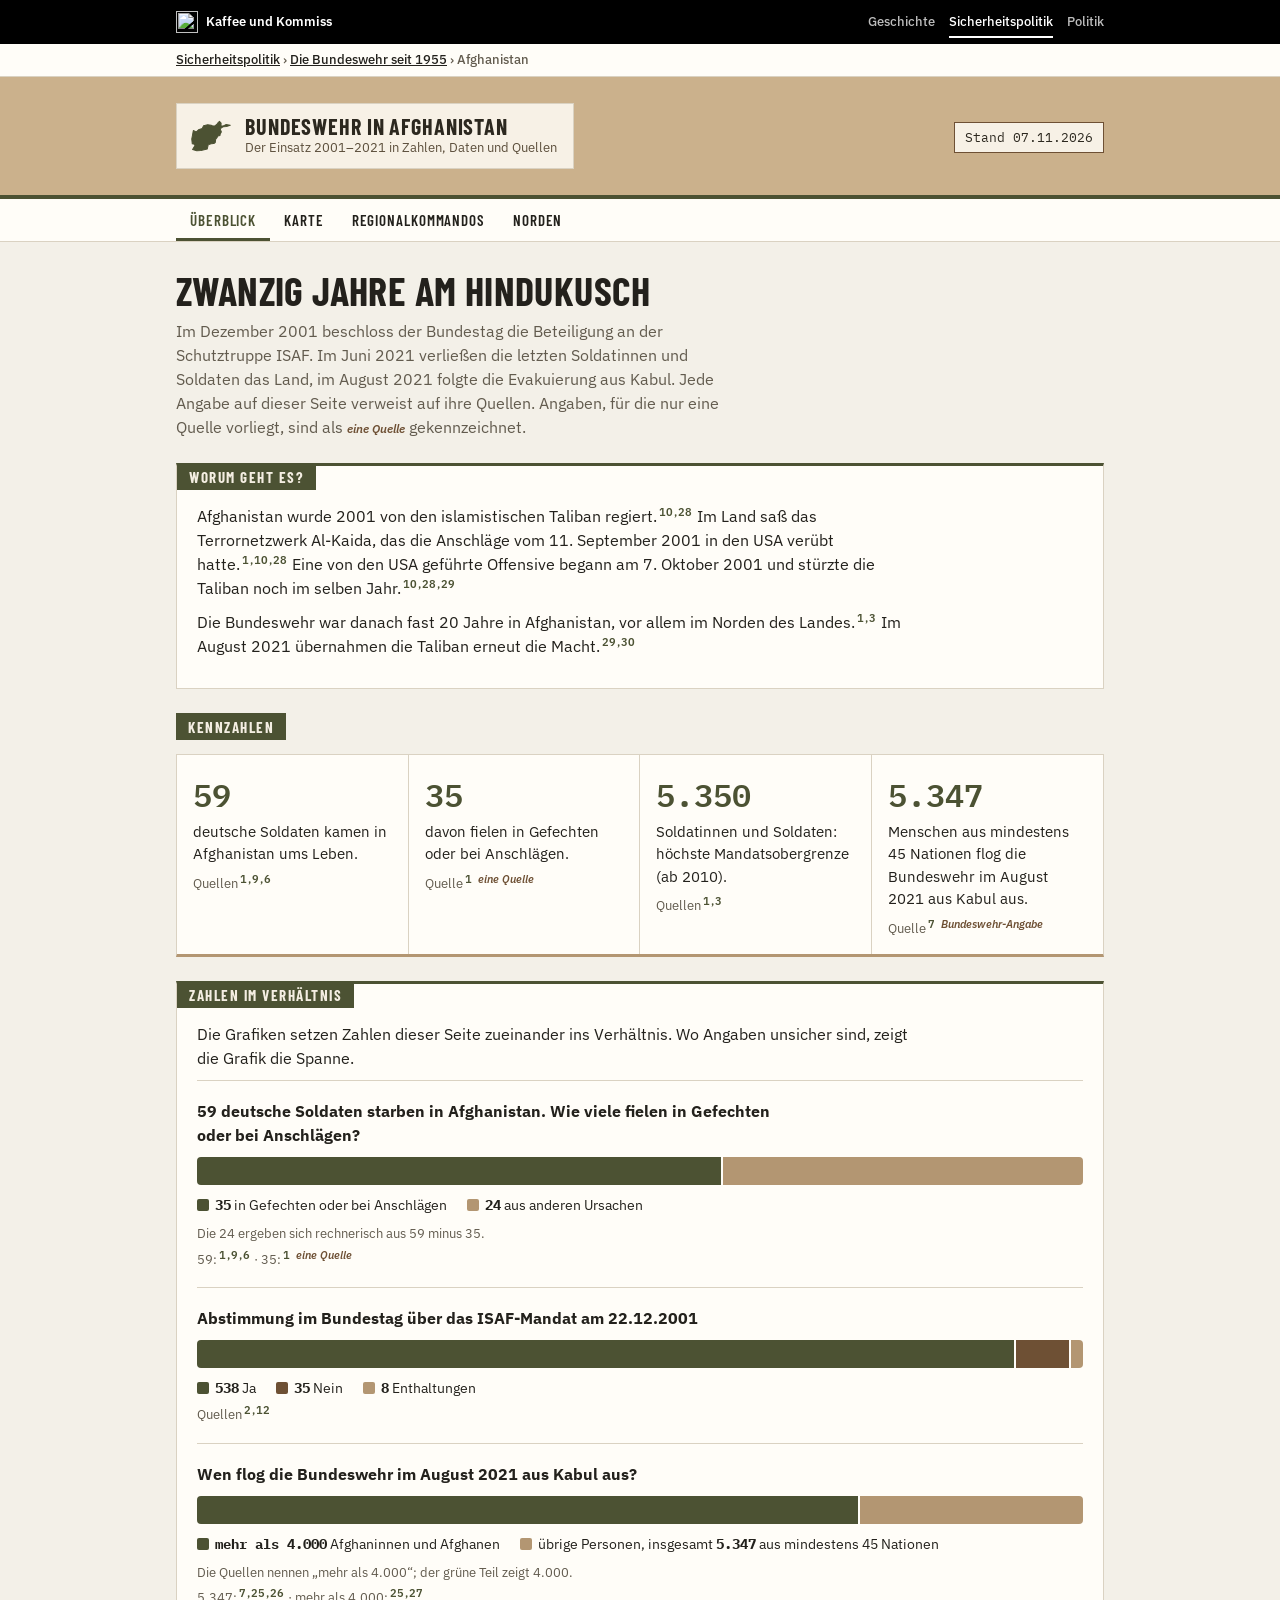
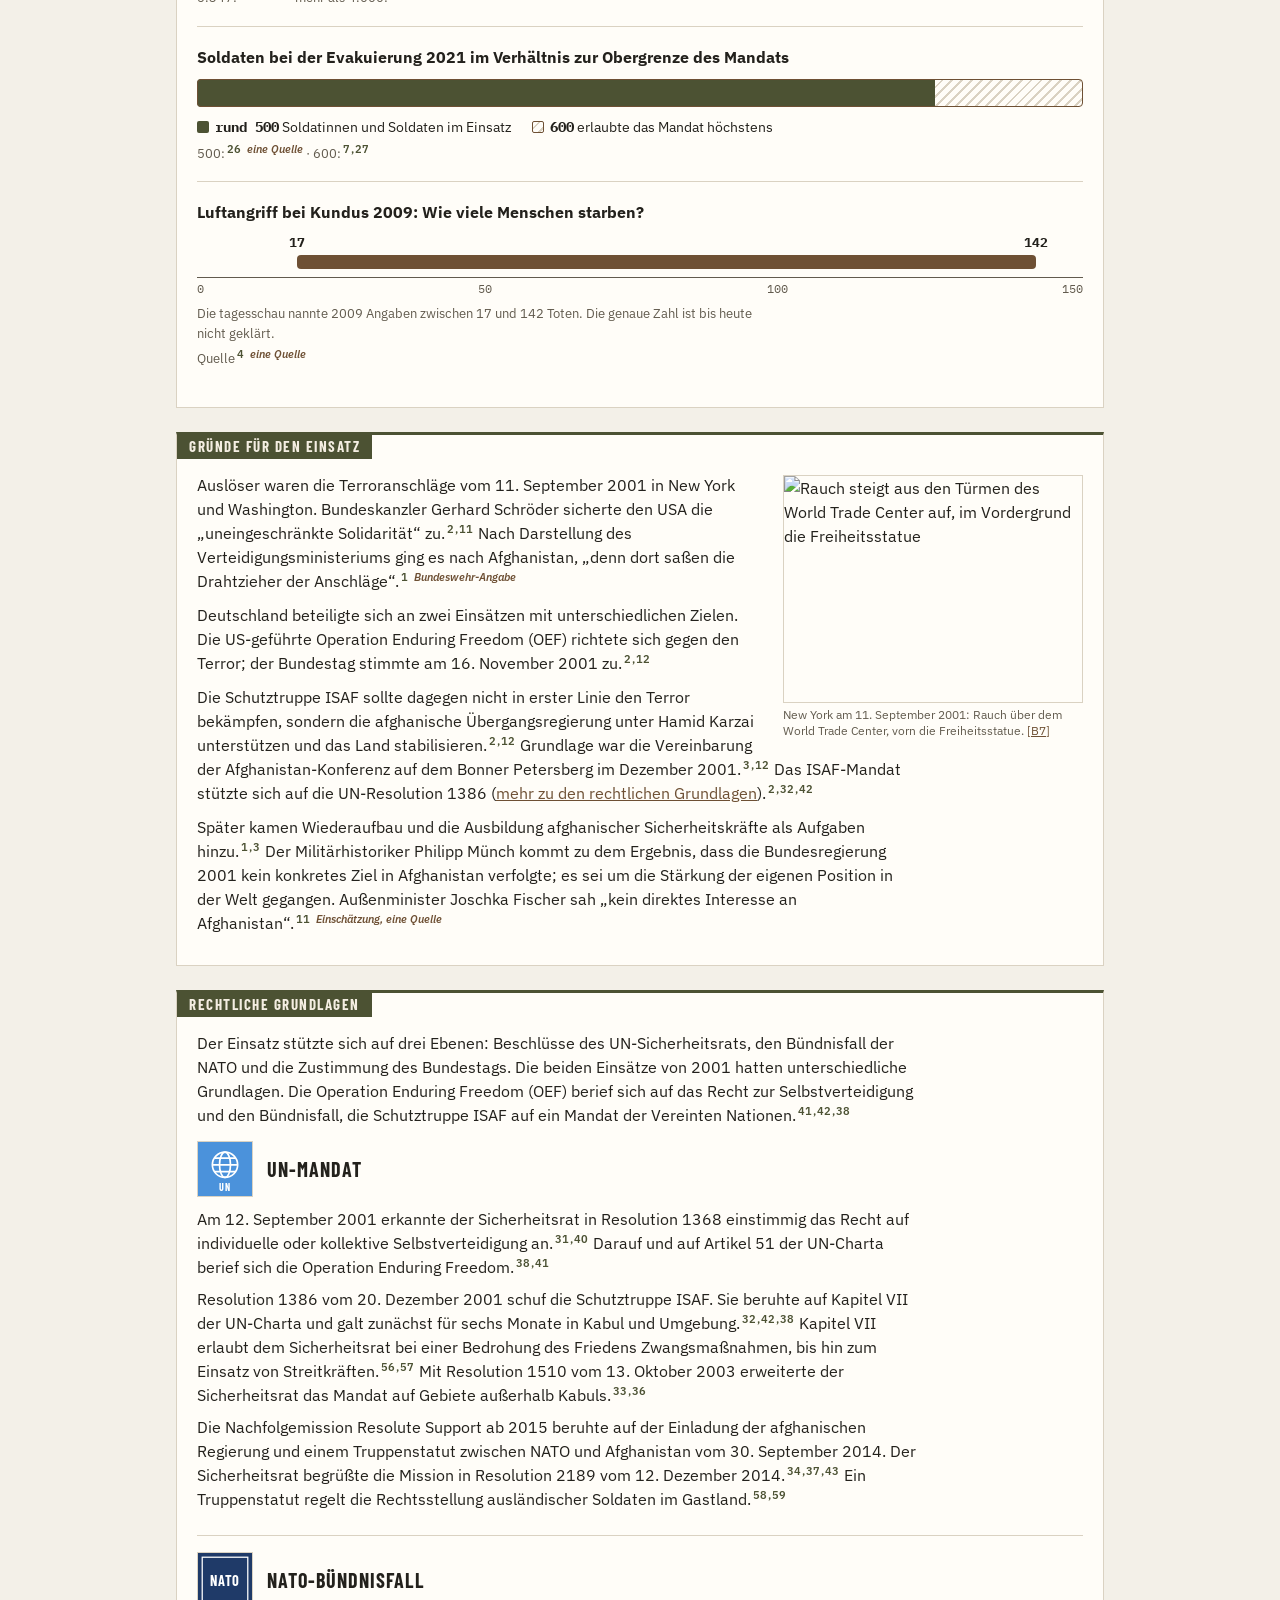
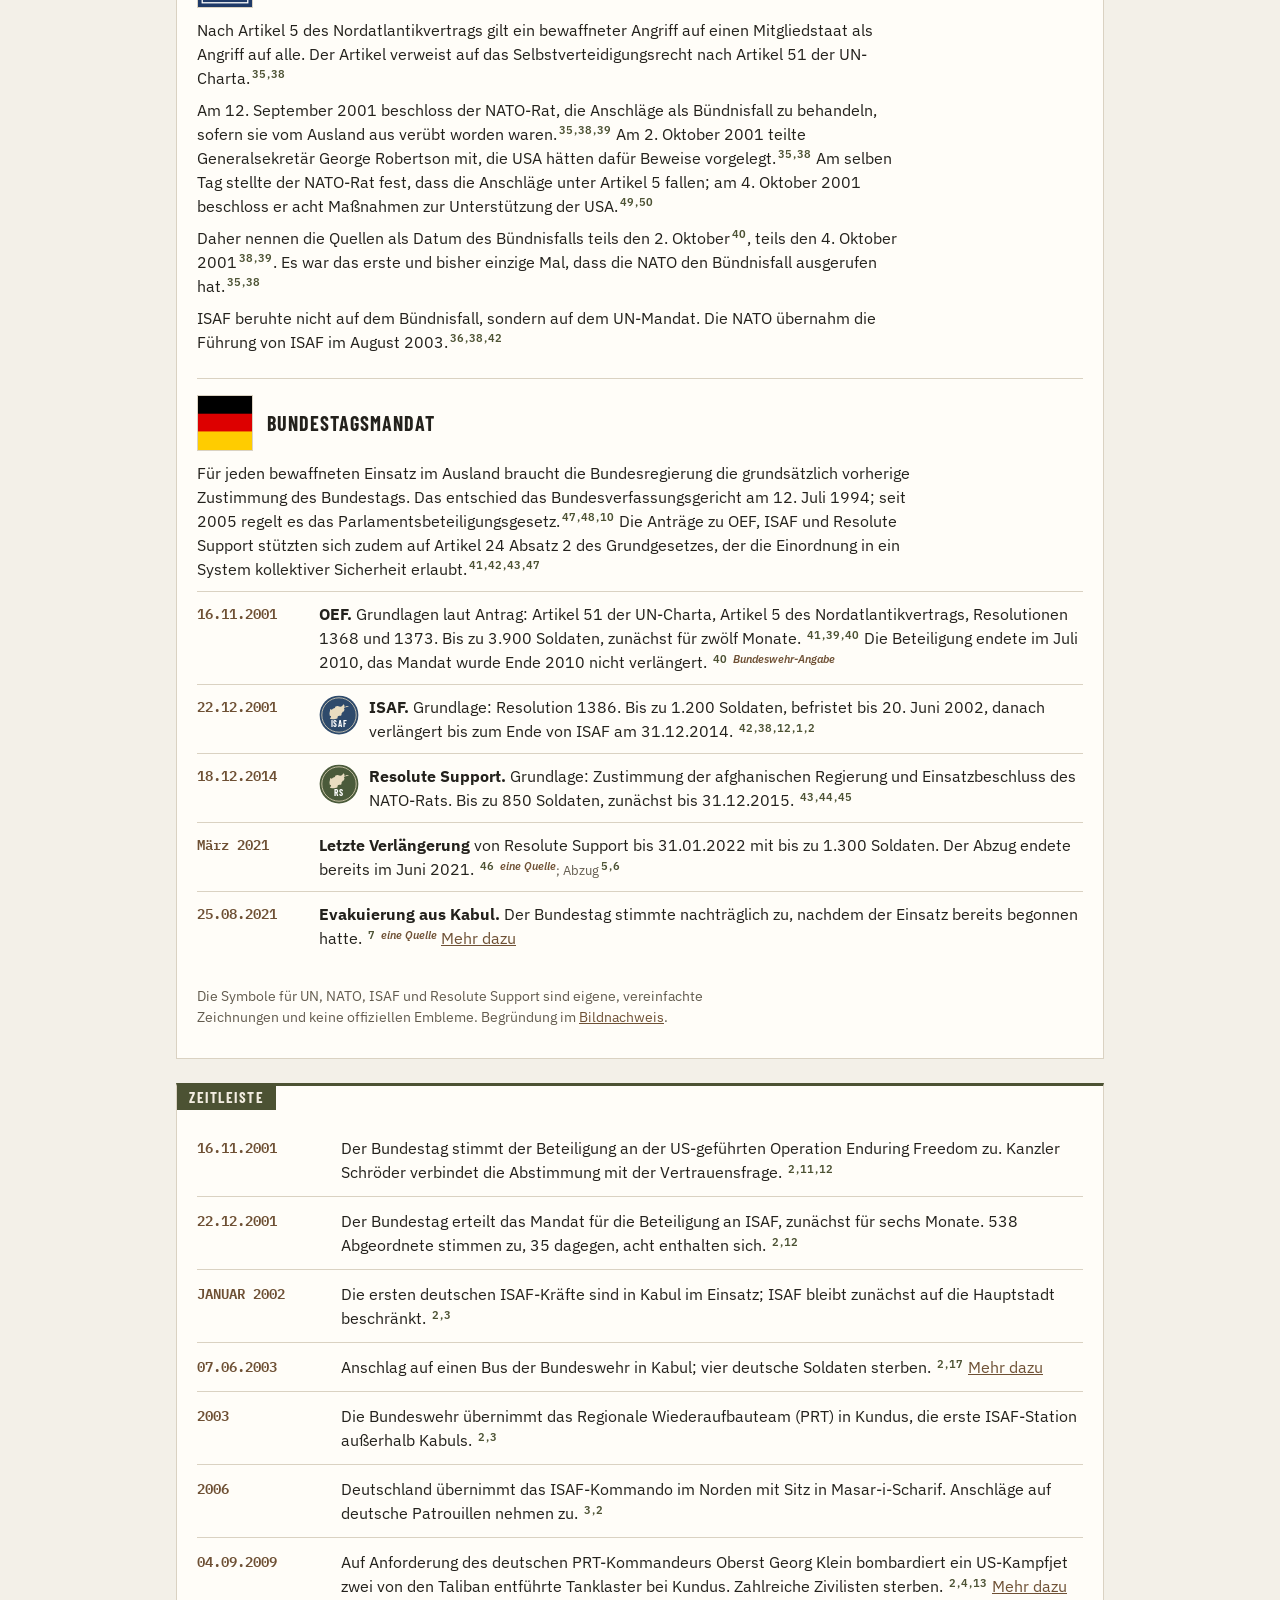
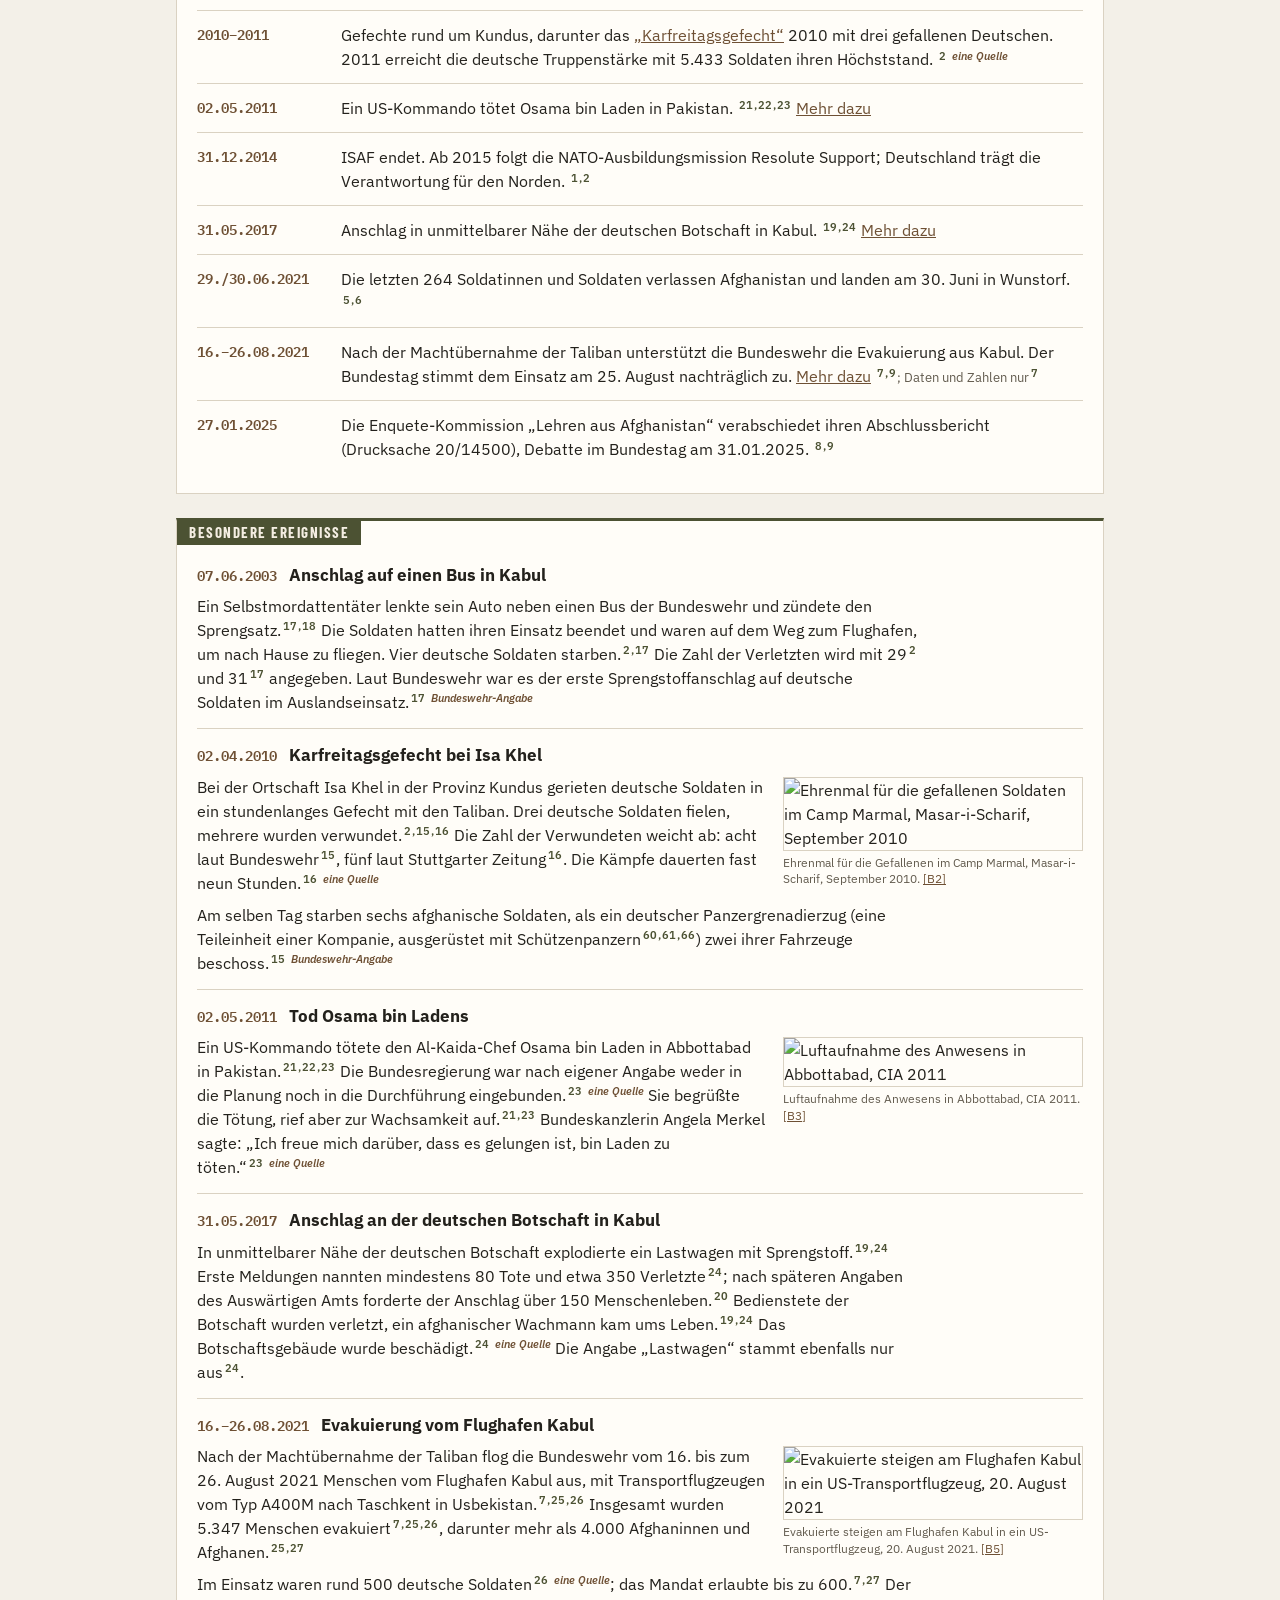
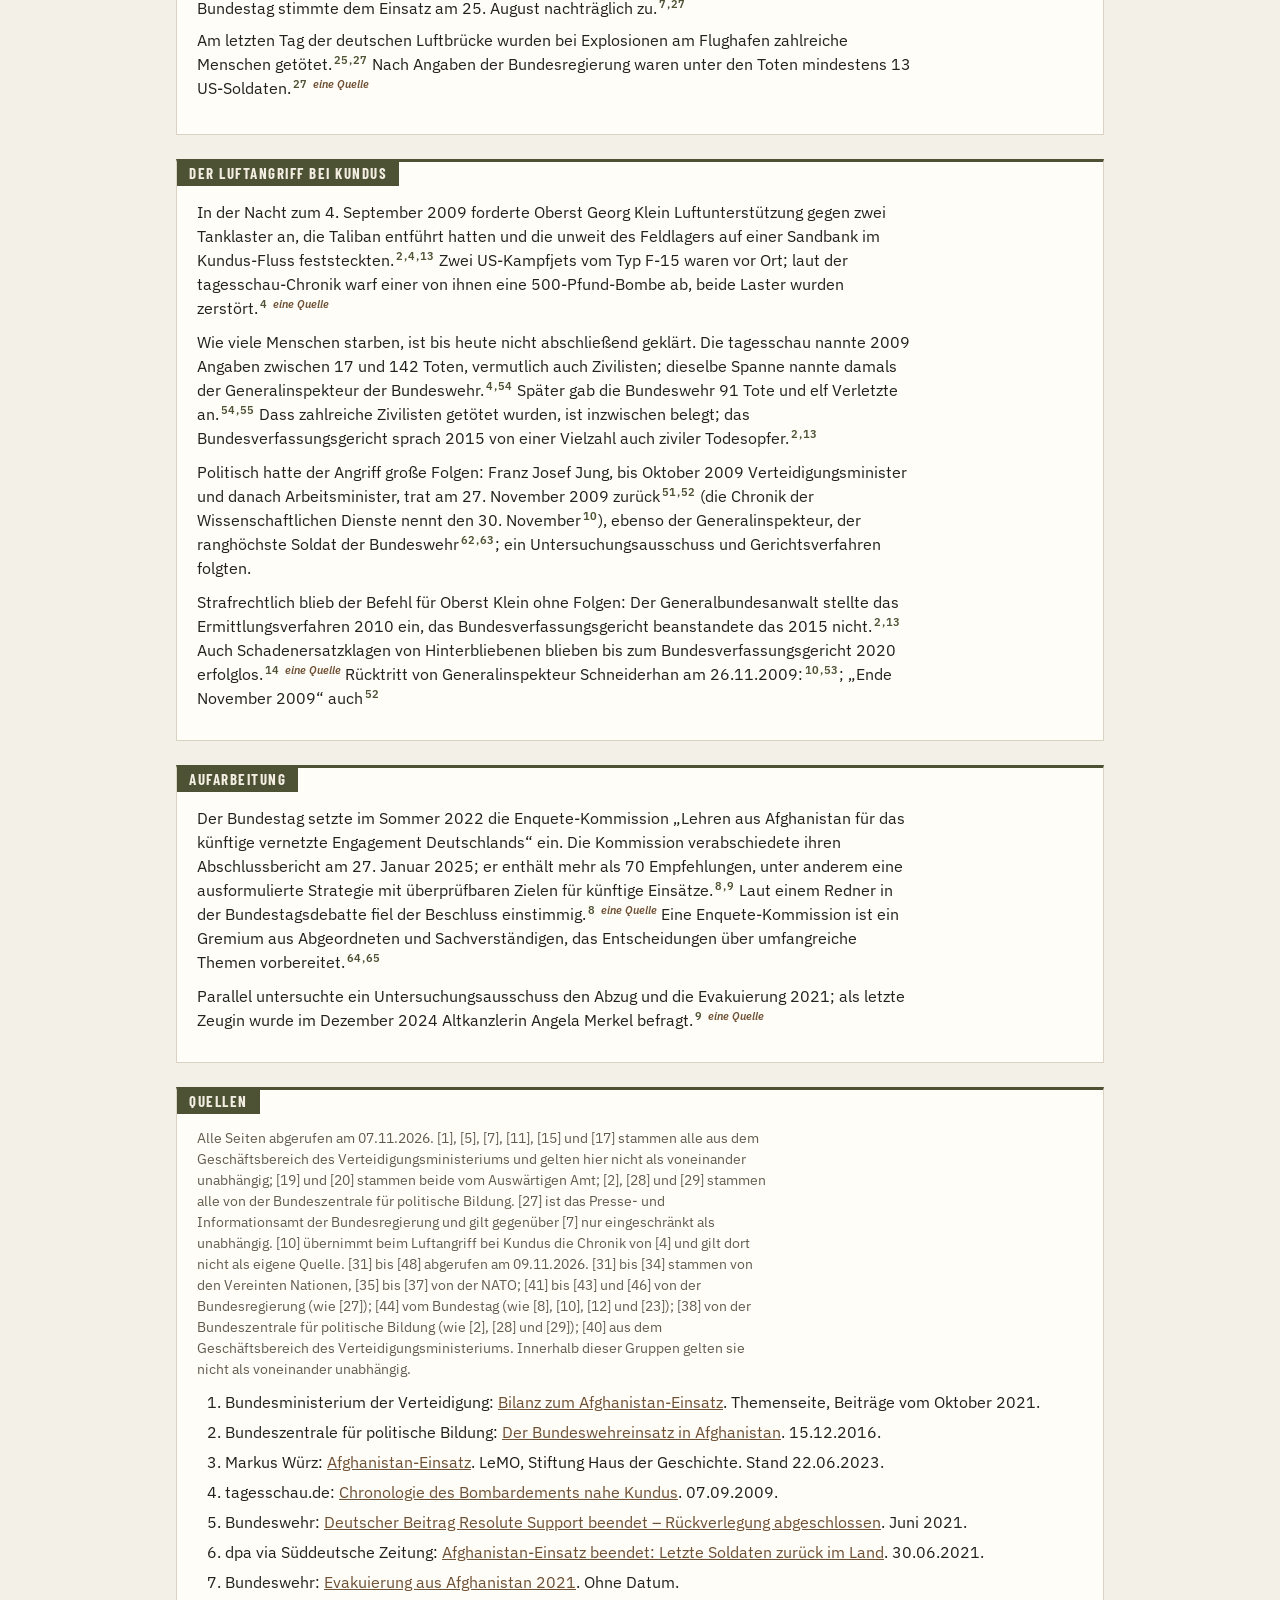
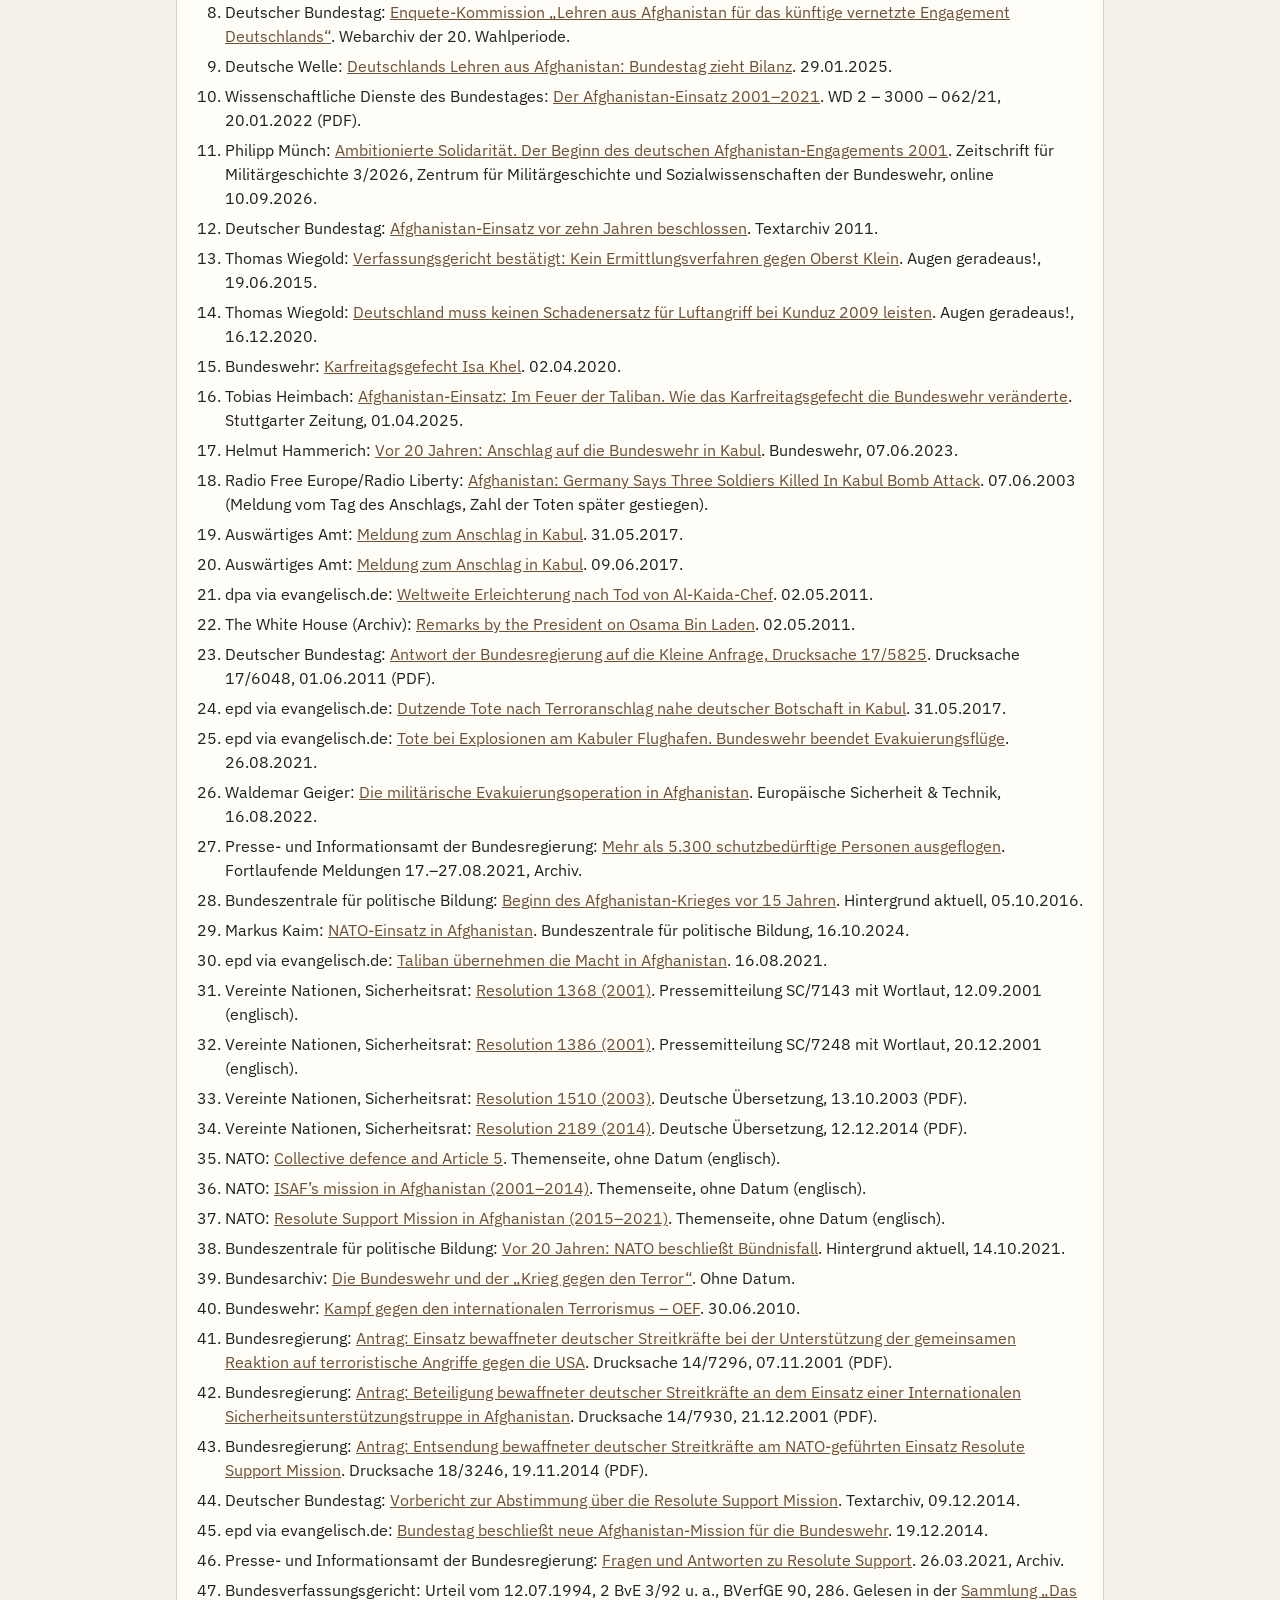
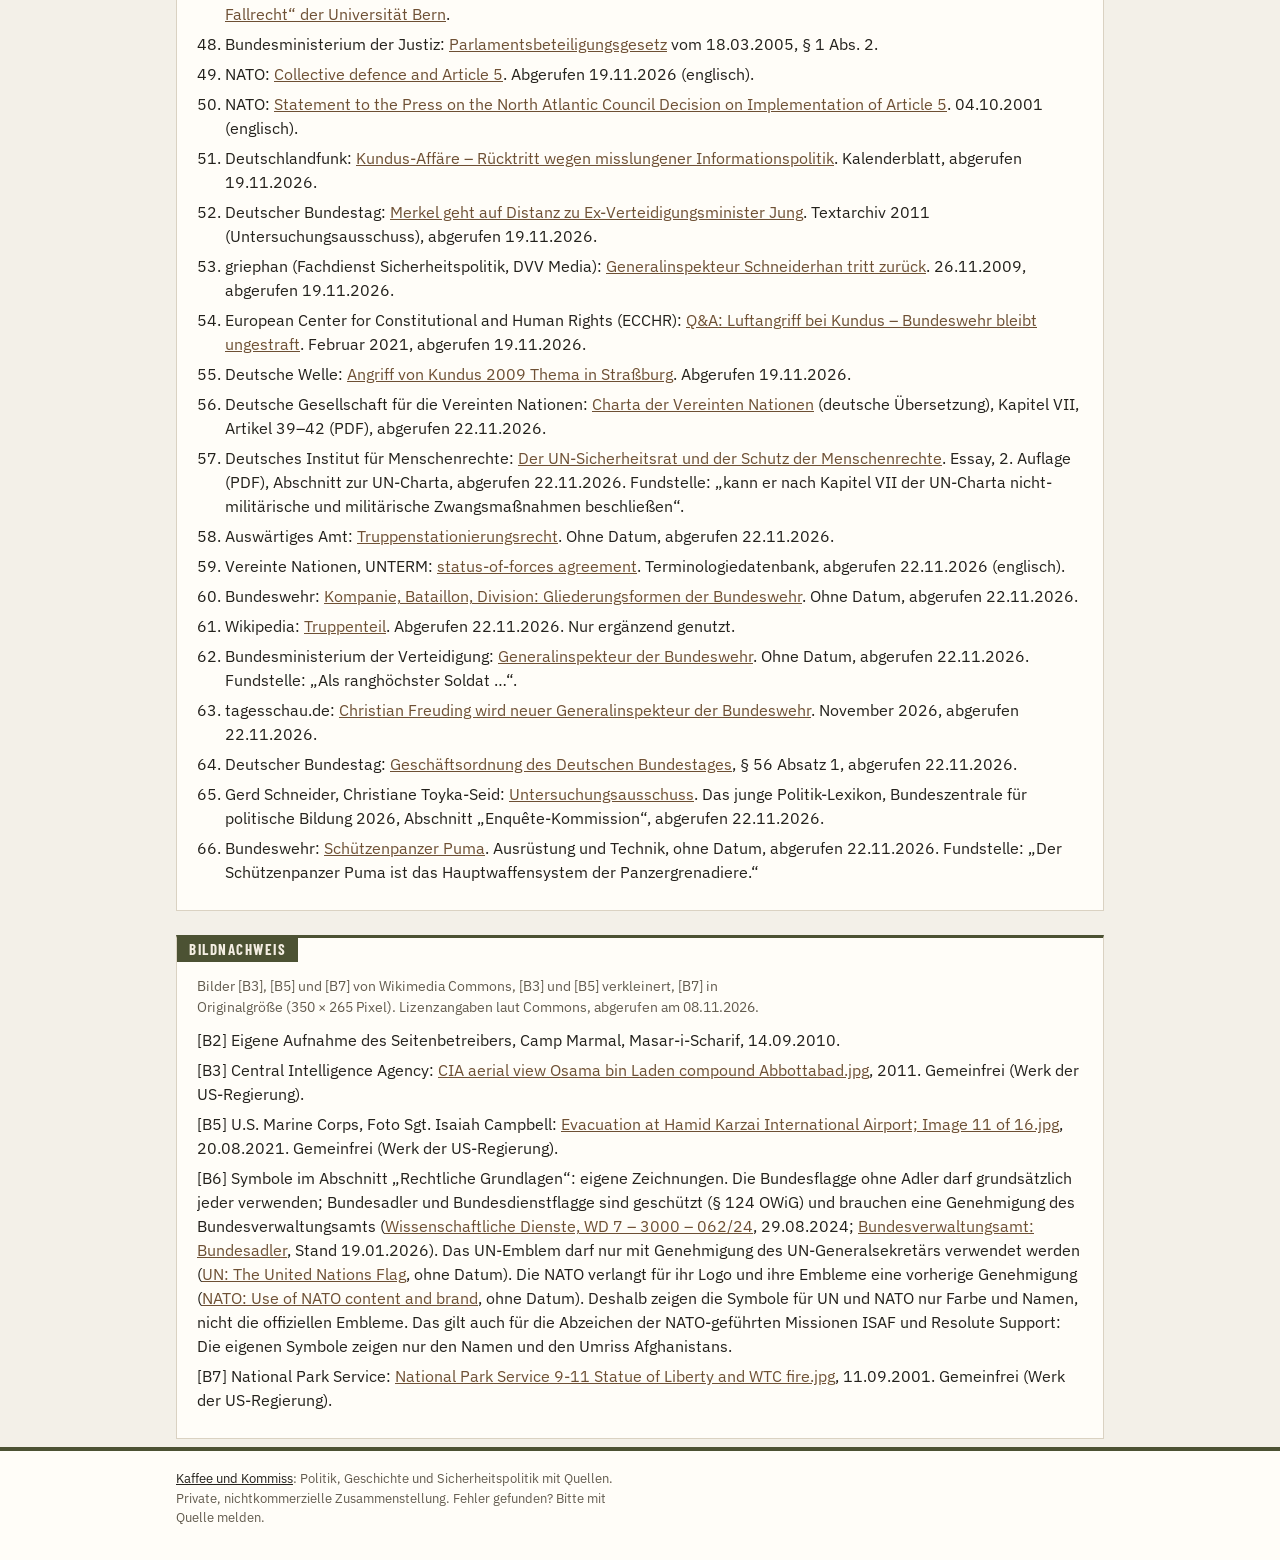
==== index.html @ f1b53ca9 "Afghanistan: Beleg für Schützenpanzer beim Panzergrenadierzug ergänzt Co-Authored-By: Claude Opus 5." ====
<!doctype html>
<html lang="de" class="kk-b-sipo">
<head>
<meta charset="utf-8">
<meta name="viewport" content="width=device-width, initial-scale=1">
<title>Bundeswehr in Afghanistan</title>
<meta name="description" content="Der Einsatz der Bundeswehr in Afghanistan 2001–2021: Kennzahlen, Zeitleiste und Aufarbeitung, jede Angabe mit Quelle.">
<link rel="canonical" href="https://kaffeeundkommiss.github.io/bundeswehr-Afghanistan-/">
<meta property="og:type" content="website">
<meta property="og:locale" content="de_DE">
<meta property="og:site_name" content="Bundeswehr in Afghanistan">
<meta property="og:title" content="Bundeswehr in Afghanistan 2001–2021">
<meta property="og:description" content="Der Einsatz der Bundeswehr in Afghanistan 2001–2021: Kennzahlen, Zeitleiste und Aufarbeitung, jede Angabe mit Quelle.">
<meta property="og:url" content="https://kaffeeundkommiss.github.io/bundeswehr-Afghanistan-/">
<meta property="og:image" content="https://kaffeeundkommiss.github.io/bundeswehr-Afghanistan-/teilen/bilder/start.jpg?v=f6bd7b50">
<meta property="og:image:width" content="1200">
<meta property="og:image:height" content="630">
<meta property="og:image:alt" content="Schriftzug Bundeswehr in Afghanistan auf Tarnmuster">
<meta name="twitter:card" content="summary_large_image">
<link rel="icon" href="favicon.svg" type="image/svg+xml">
<link rel="icon" href="favicon-32.png" type="image/png" sizes="32x32">
<link rel="apple-touch-icon" href="apple-touch-icon.png">
<link rel="preconnect" href="https://fonts.googleapis.com">
<link rel="preconnect" href="https://fonts.gstatic.com" crossorigin>
<link rel="stylesheet" href="https://fonts.googleapis.com/css2?family=Barlow+Condensed:wght@500;600;700&family=IBM+Plex+Sans:wght@400;500;600;700&family=IBM+Plex+Mono:wght@400;500;600&display=swap">
<link rel="stylesheet" href="basis.css">
<link rel="stylesheet" href="style.css">
<script src="seite.js" defer></script>
</head>
<body>
<div class="kk-leiste"><div class="kk-in">
  <a class="kk-haus" href="https://kaffeeundkommiss.github.io/"><img src="kk-tasse.svg" alt="" width="22" height="22"><span>Kaffee und Kommiss</span></a>
  <nav class="kk-bereiche" aria-label="Bereiche"><a href="https://kaffeeundkommiss.github.io/geschichte/">Geschichte</a><a href="https://kaffeeundkommiss.github.io/sicherheitspolitik/" aria-current="true"><span class="kk-lang">Sicherheitspolitik</span><span class="kk-kurz">Sicherheit</span></a><a href="https://kaffeeundkommiss.github.io/politik/">Politik</a></nav>
</div></div>
<nav class="kk-pfad" aria-label="Pfad"><div class="kk-in"><a href="https://kaffeeundkommiss.github.io/sicherheitspolitik/">Sicherheitspolitik</a> › <a href="https://kaffeeundkommiss.github.io/sicherheitspolitik/bundeswehr/">Die Bundeswehr seit 1955</a> › <span aria-current="page">Afghanistan</span></div></nav>
<header class="top">
  <div class="wrap">
    <div class="marke">
      <svg class="logo" viewBox="0 0 64 64" aria-hidden="true" focusable="false"><path d="M6.3 24.1 L10.7 26.0 L13.8 22.9 L19.3 21.0 L21.2 17.0 L27.1 15.6 L32.2 16.5 L34.5 17.5 L38.1 17.0 L40.8 14.9 L42.0 13.0 L44.3 10.7 L46.7 13.2 L46.5 17.5 L49.8 17.5 L53.7 15.4 L60.0 16.5 L54.5 18.2 L49.8 18.7 L47.1 19.9 L45.5 22.2 L47.1 26.0 L45.1 30.0 L45.1 31.4 L42.0 31.9 L40.4 34.9 L38.9 36.4 L38.1 41.6 L36.1 43.0 L32.2 43.4 L27.9 44.9 L26.5 51.0 L17.3 53.1 L11.4 53.3 L5.2 51.5 L8.7 45.8 L7.9 43.9 L4.8 43.4 L4.0 36.4 L5.2 30.2Z"/></svg>
      <div>
      <div class="name">Bundeswehr in Afghanistan</div>
      <div class="unter">Der Einsatz 2001–2021 in Zahlen, Daten und Quellen</div>
      </div>
    </div>
    <div class="badges"><span>Stand 07.11.2026</span></div>
  </div>
</header>
<nav class="seiten" aria-label="Seiten">
  <ul>
    <li><a href="index.html" aria-current="page">Überblick</a></li>
    <li><a href="karte.html">Karte</a></li>
    <li><a href="regionalkommandos.html">Regionalkommandos</a></li>
    <li><a href="rc-nord.html">Norden</a></li>
  </ul>
</nav>

<main>
  <section class="einleitung">
    <h1>Zwanzig Jahre am Hindukusch</h1>
    <p>Im Dezember 2001 beschloss der Bundestag die Beteiligung an der Schutztruppe ISAF. Im Juni 2021 verließen die letzten Soldatinnen und Soldaten das Land, im August 2021 folgte die Evakuierung aus Kabul. Jede Angabe auf dieser Seite verweist auf ihre Quellen. Angaben, für die nur eine Quelle vorliegt, sind als <span class="marke-einzel">eine Quelle</span> gekennzeichnet.</p>
  </section>

  <section aria-labelledby="h-worum" class="karte block">
    <h2 id="h-worum">Worum geht es?</h2>
    <p>Afghanistan wurde 2001 von den islamistischen Taliban regiert.<sup class="q"><a href="#q10" aria-label="Quelle 10">10</a>,<a href="#q28" aria-label="Quelle 28">28</a></sup> Im Land saß das Terrornetzwerk Al-Kaida, das die Anschläge vom 11. September 2001 in den USA verübt hatte.<sup class="q"><a href="#q1" aria-label="Quelle 1">1</a>,<a href="#q10" aria-label="Quelle 10">10</a>,<a href="#q28" aria-label="Quelle 28">28</a></sup> Eine von den USA geführte Offensive begann am 7. Oktober 2001 und stürzte die Taliban noch im selben Jahr.<sup class="q"><a href="#q10" aria-label="Quelle 10">10</a>,<a href="#q28" aria-label="Quelle 28">28</a>,<a href="#q29" aria-label="Quelle 29">29</a></sup></p>
    <p>Die Bundeswehr war danach fast 20 Jahre in Afghanistan, vor allem im Norden des Landes.<sup class="q"><a href="#q1" aria-label="Quelle 1">1</a>,<a href="#q3" aria-label="Quelle 3">3</a></sup> Im August 2021 übernahmen die Taliban erneut die Macht.<sup class="q"><a href="#q29" aria-label="Quelle 29">29</a>,<a href="#q30" aria-label="Quelle 30">30</a></sup></p>
  </section>

  <section aria-labelledby="h-zahlen" data-offen>
    <h2 id="h-zahlen">Kennzahlen</h2>
    <div class="kennzahlen">
      <div class="karte zahl" id="k-tote" data-teilen data-titel="59 deutsche Soldaten kamen in Afghanistan ums Leben" data-text="Der Afghanistan-Einsatz der Bundeswehr 2001–2021 in Zahlen, mit Quellen.">
        <div class="wert">59</div>
        <div class="text">deutsche Soldaten kamen in Afghanistan ums Leben.</div>
        <div class="beleg">Quellen<sup class="q"><a href="#q1" aria-label="Quelle 1">1</a>,<a href="#q9" aria-label="Quelle 9">9</a>,<a href="#q6" aria-label="Quelle 6">6</a></sup></div>
      </div>
      <div class="karte zahl" id="k-gefallene" data-bildtext="deutsche Soldaten fielen in Afghanistan in Gefechten oder bei Anschlägen." data-teilen data-titel="35 deutsche Soldaten fielen in Afghanistan in Gefechten oder bei Anschlägen" data-text="Der Afghanistan-Einsatz der Bundeswehr 2001–2021 in Zahlen, mit Quellen.">
        <div class="wert">35</div>
        <div class="text">davon fielen in Gefechten oder bei Anschlägen.</div>
        <div class="beleg">Quelle<sup class="q"><a href="#q1" aria-label="Quelle 1">1</a> <span class="marke-einzel">eine Quelle</span></sup></div>
      </div>
      <div class="karte zahl" id="k-obergrenze" data-teilen data-titel="Bis zu 5.350 Soldatinnen und Soldaten: höchste Mandatsobergrenze für Afghanistan" data-text="Der Afghanistan-Einsatz der Bundeswehr 2001–2021 in Zahlen, mit Quellen.">
        <div class="wert">5.350</div>
        <div class="text">Soldatinnen und Soldaten: höchste Mandatsobergrenze (ab 2010).</div>
        <div class="beleg">Quellen<sup class="q"><a href="#q1" aria-label="Quelle 1">1</a>,<a href="#q3" aria-label="Quelle 3">3</a></sup></div>
      </div>
      <div class="karte zahl" id="k-evakuierte" data-teilen data-titel="5.347 Menschen flog die Bundeswehr im August 2021 aus Kabul aus" data-text="Der Afghanistan-Einsatz der Bundeswehr 2001–2021 in Zahlen, mit Quellen.">
        <div class="wert">5.347</div>
        <div class="text">Menschen aus mindestens 45 Nationen flog die Bundeswehr im August 2021 aus Kabul aus.</div>
        <div class="beleg">Quelle<sup class="q"><a href="#q7" aria-label="Quelle 7">7</a> <span class="marke-einzel">Bundeswehr-Angabe</span></sup></div>
      </div>
    </div>
  </section>

  <section aria-labelledby="h-verhaeltnis" class="karte block">
    <h2 id="h-verhaeltnis">Zahlen im Verhältnis</h2>
    <p>Die Grafiken setzen Zahlen dieser Seite zueinander ins Verhältnis. Wo Angaben unsicher sind, zeigt die Grafik die Spanne.</p>

    <figure class="grafik" id="g-tote" data-teilen data-titel="59 deutsche Soldaten starben in Afghanistan, 35 davon in Gefechten oder bei Anschlägen" data-text="Grafik mit Quellen: Bundeswehr in Afghanistan 2001–2021.">
      <figcaption class="g-titel">59 deutsche Soldaten starben in Afghanistan. Wie viele fielen in Gefechten oder bei Anschlägen?</figcaption>
      <div class="balken" role="img" aria-label="Balken: 35 von 59 in Gefechten oder bei Anschlägen, 24 aus anderen Ursachen">
        <span class="seg f1" style="flex:35" title="35 in Gefechten oder bei Anschlägen"></span><span class="seg f3" style="flex:24" title="24 aus anderen Ursachen"></span>
      </div>
      <ul class="g-legende">
        <li><i class="f1"></i><b>35</b> in Gefechten oder bei Anschlägen</li>
        <li><i class="f3"></i><b>24</b> aus anderen Ursachen</li>
      </ul>
      <p class="g-hinweis">Die 24 ergeben sich rechnerisch aus 59 minus 35.</p>
      <div class="beleg">59:<sup class="q"><a href="#q1" aria-label="Quelle 1">1</a>,<a href="#q9" aria-label="Quelle 9">9</a>,<a href="#q6" aria-label="Quelle 6">6</a></sup> · 35:<sup class="q"><a href="#q1" aria-label="Quelle 1">1</a> <span class="marke-einzel">eine Quelle</span></sup></div>
    </figure>

    <figure class="grafik" id="g-abstimmung" data-teilen data-titel="22.12.2001: 538 Abgeordnete stimmen für den ISAF-Einsatz in Afghanistan" data-text="Grafik mit Quellen: Bundeswehr in Afghanistan 2001–2021.">
      <figcaption class="g-titel">Abstimmung im Bundestag über das ISAF-Mandat am 22.12.2001</figcaption>
      <div class="balken" role="img" aria-label="Balken: 538 Ja, 35 Nein, 8 Enthaltungen">
        <span class="seg f1" style="flex:538" title="538 Ja"></span><span class="seg f2" style="flex:35" title="35 Nein"></span><span class="seg f3" style="flex:8" title="8 Enthaltungen"></span>
      </div>
      <ul class="g-legende">
        <li><i class="f1"></i><b>538</b> Ja</li>
        <li><i class="f2"></i><b>35</b> Nein</li>
        <li><i class="f3"></i><b>8</b> Enthaltungen</li>
      </ul>
      <div class="beleg">Quellen<sup class="q"><a href="#q2" aria-label="Quelle 2">2</a>,<a href="#q12" aria-label="Quelle 12">12</a></sup></div>
    </figure>

    <figure class="grafik" id="g-evakuierung" data-teilen data-titel="5.347 Menschen aus Kabul ausgeflogen, mehr als 4.000 davon aus Afghanistan" data-text="Grafik mit Quellen: Evakuierung durch die Bundeswehr im August 2021.">
      <figcaption class="g-titel">Wen flog die Bundeswehr im August 2021 aus Kabul aus?</figcaption>
      <div class="balken" role="img" aria-label="Balken: 5.347 Menschen, davon mehr als 4.000 Afghaninnen und Afghanen">
        <span class="seg f1" style="flex:4000" title="mehr als 4.000 Afghaninnen und Afghanen"></span><span class="seg f3" style="flex:1347" title="übrige Personen"></span>
      </div>
      <ul class="g-legende">
        <li><i class="f1"></i><b>mehr als 4.000</b> Afghaninnen und Afghanen</li>
        <li><i class="f3"></i>übrige Personen, insgesamt <b>5.347</b> aus mindestens 45 Nationen</li>
      </ul>
      <p class="g-hinweis">Die Quellen nennen „mehr als 4.000“; der grüne Teil zeigt 4.000.</p>
      <div class="beleg">5.347:<sup class="q"><a href="#q7" aria-label="Quelle 7">7</a>,<a href="#q25" aria-label="Quelle 25">25</a>,<a href="#q26" aria-label="Quelle 26">26</a></sup> · mehr als 4.000:<sup class="q"><a href="#q25" aria-label="Quelle 25">25</a>,<a href="#q27" aria-label="Quelle 27">27</a></sup></div>
    </figure>

    <figure class="grafik" id="g-mandat" data-teilen data-titel="Evakuierung Kabul 2021: rund 500 Soldaten im Einsatz, bis zu 600 erlaubt" data-text="Grafik mit Quellen: Bundeswehr in Afghanistan 2001–2021.">
      <figcaption class="g-titel">Soldaten bei der Evakuierung 2021 im Verhältnis zur Obergrenze des Mandats</figcaption>
      <div class="balken rahmen" role="img" aria-label="Balken: rund 500 von höchstens 600 erlaubten Soldaten">
        <span class="seg f1" style="flex:500" title="rund 500 im Einsatz"></span><span class="seg leer" style="flex:100" title="Obergrenze 600"></span>
      </div>
      <ul class="g-legende">
        <li><i class="f1"></i><b>rund 500</b> Soldatinnen und Soldaten im Einsatz</li>
        <li><i class="leer"></i><b>600</b> erlaubte das Mandat höchstens</li>
      </ul>
      <div class="beleg">500:<sup class="q"><a href="#q26" aria-label="Quelle 26">26</a> <span class="marke-einzel">eine Quelle</span></sup> · 600:<sup class="q"><a href="#q7" aria-label="Quelle 7">7</a>,<a href="#q27" aria-label="Quelle 27">27</a></sup></div>
    </figure>

    <figure class="grafik" id="g-kundus" data-teilen data-titel="Luftangriff bei Kundus 2009: Angaben zu den Toten zwischen 17 und 142" data-text="Grafik mit Quelle: Wie viele Menschen starben, ist bis heute nicht abschließend geklärt.">
      <figcaption class="g-titel">Luftangriff bei Kundus 2009: Wie viele Menschen starben?</figcaption>
      <div class="spanne" role="img" aria-label="Spanne der Angaben von 17 bis 142 Toten auf einer Achse von 0 bis 150">
        <span class="sp-band" style="left:11.33%;right:5.33%" title="Angaben zwischen 17 und 142 Toten"></span>
        <span class="sp-wert" style="left:11.33%">17</span><span class="sp-wert" style="left:94.67%">142</span>
      </div>
      <div class="g-achse"><span>0</span><span>50</span><span>100</span><span>150</span></div>
      <p class="g-hinweis">Die tagesschau nannte 2009 Angaben zwischen 17 und 142 Toten. Die genaue Zahl ist bis heute nicht geklärt.</p>
      <div class="beleg">Quelle<sup class="q"><a href="#q4" aria-label="Quelle 4">4</a> <span class="marke-einzel">eine Quelle</span></sup></div>
    </figure>
  </section>

  <section aria-labelledby="h-gruende" class="karte block">
    <h2 id="h-gruende">Gründe für den Einsatz</h2>
    <figure class="evbild"><img src="bilder/gruende-911-2001.jpg" alt="Rauch steigt aus den Türmen des World Trade Center auf, im Vordergrund die Freiheitsstatue" loading="lazy" width="350" height="265"><figcaption>New York am 11. September 2001: Rauch über dem World Trade Center, vorn die Freiheitsstatue. <a href="#b7">[B7]</a></figcaption></figure>
    <p>Auslöser waren die Terroranschläge vom 11. September 2001 in New York und Washington. Bundeskanzler Gerhard Schröder sicherte den USA die „uneingeschränkte Solidarität“ zu.<sup class="q"><a href="#q2" aria-label="Quelle 2">2</a>,<a href="#q11" aria-label="Quelle 11">11</a></sup> Nach Darstellung des Verteidigungsministeriums ging es nach Afghanistan, „denn dort saßen die Drahtzieher der Anschläge“.<sup class="q"><a href="#q1" aria-label="Quelle 1">1</a> <span class="marke-einzel">Bundeswehr-Angabe</span></sup></p>
    <p>Deutschland beteiligte sich an zwei Einsätzen mit unterschiedlichen Zielen. Die US-geführte Operation Enduring Freedom (OEF) richtete sich gegen den Terror; der Bundestag stimmte am 16. November 2001 zu.<sup class="q"><a href="#q2" aria-label="Quelle 2">2</a>,<a href="#q12" aria-label="Quelle 12">12</a></sup></p>
    <p>Die Schutztruppe ISAF sollte dagegen nicht in erster Linie den Terror bekämpfen, sondern die afghanische Übergangsregierung unter Hamid Karzai unterstützen und das Land stabilisieren.<sup class="q"><a href="#q2" aria-label="Quelle 2">2</a>,<a href="#q12" aria-label="Quelle 12">12</a></sup> Grundlage war die Vereinbarung der Afghanistan-Konferenz auf dem Bonner Petersberg im Dezember 2001.<sup class="q"><a href="#q3" aria-label="Quelle 3">3</a>,<a href="#q12" aria-label="Quelle 12">12</a></sup> Das ISAF-Mandat stützte sich auf die UN-Resolution 1386 (<a href="#un-mandat">mehr zu den rechtlichen Grundlagen</a>).<sup class="q"><a href="#q2" aria-label="Quelle 2">2</a>,<a href="#q32" aria-label="Quelle 32">32</a>,<a href="#q42" aria-label="Quelle 42">42</a></sup></p>
    <p>Später kamen Wiederaufbau und die Ausbildung afghanischer Sicherheitskräfte als Aufgaben hinzu.<sup class="q"><a href="#q1" aria-label="Quelle 1">1</a>,<a href="#q3" aria-label="Quelle 3">3</a></sup> Der Militärhistoriker Philipp Münch kommt zu dem Ergebnis, dass die Bundesregierung 2001 kein konkretes Ziel in Afghanistan verfolgte; es sei um die Stärkung der eigenen Position in der Welt gegangen. Außenminister Joschka Fischer sah „kein direktes Interesse an Afghanistan“.<sup class="q"><a href="#q11" aria-label="Quelle 11">11</a> <span class="marke-einzel">Einschätzung, eine Quelle</span></sup></p>
  </section>

  <section aria-labelledby="h-recht" class="karte block">
    <h2 id="h-recht">Rechtliche Grundlagen</h2>
    <p>Der Einsatz stützte sich auf drei Ebenen: Beschlüsse des UN-Sicherheitsrats, den Bündnisfall der NATO und die Zustimmung des Bundestags. Die beiden Einsätze von 2001 hatten unterschiedliche Grundlagen. Die Operation Enduring Freedom (OEF) berief sich auf das Recht zur Selbstverteidigung und den Bündnisfall, die Schutztruppe ISAF auf ein Mandat der Vereinten Nationen.<sup class="q"><a href="#q41" aria-label="Quelle 41">41</a>,<a href="#q42" aria-label="Quelle 42">42</a>,<a href="#q38" aria-label="Quelle 38">38</a></sup></p>
    <div class="recht">
      <div class="recht-ebene" id="un-mandat">
        <div class="recht-kopf">
          <svg class="recht-symbol" viewBox="0 0 64 64" role="img" aria-label="Symbol Vereinte Nationen (eigene Zeichnung)"><rect width="64" height="64" fill="#4B92DB"/><g fill="none" stroke="#fff" stroke-width="2"><circle cx="32" cy="27" r="15"/><ellipse cx="32" cy="27" rx="6.5" ry="15"/><path d="M17 27h30M19.5 19h25M19.5 35h25"/></g><text x="32" y="58" fill="#fff" font-family="Barlow Condensed,Arial Narrow,sans-serif" font-weight="700" font-size="12" text-anchor="middle" letter-spacing="1">UN</text></svg>
          <h3>UN-Mandat</h3>
        </div>
        <p>Am 12. September 2001 erkannte der Sicherheitsrat in Resolution 1368 einstimmig das Recht auf individuelle oder kollektive Selbstverteidigung an.<sup class="q"><a href="#q31" aria-label="Quelle 31">31</a>,<a href="#q40" aria-label="Quelle 40">40</a></sup> Darauf und auf Artikel 51 der UN-Charta berief sich die Operation Enduring Freedom.<sup class="q"><a href="#q38" aria-label="Quelle 38">38</a>,<a href="#q41" aria-label="Quelle 41">41</a></sup></p>
        <p>Resolution 1386 vom 20. Dezember 2001 schuf die Schutztruppe ISAF. Sie beruhte auf Kapitel VII der UN-Charta und galt zunächst für sechs Monate in Kabul und Umgebung.<sup class="q"><a href="#q32" aria-label="Quelle 32">32</a>,<a href="#q42" aria-label="Quelle 42">42</a>,<a href="#q38" aria-label="Quelle 38">38</a></sup> Kapitel VII erlaubt dem Sicherheitsrat bei einer Bedrohung des Friedens Zwangsmaßnahmen, bis hin zum Einsatz von Streitkräften.<sup class="q"><a href="#q56" aria-label="Quelle 56">56</a>,<a href="#q57" aria-label="Quelle 57">57</a></sup> Mit Resolution 1510 vom 13. Oktober 2003 erweiterte der Sicherheitsrat das Mandat auf Gebiete außerhalb Kabuls.<sup class="q"><a href="#q33" aria-label="Quelle 33">33</a>,<a href="#q36" aria-label="Quelle 36">36</a></sup></p>
        <p>Die Nachfolgemission Resolute Support ab 2015 beruhte auf der Einladung der afghanischen Regierung und einem Truppenstatut zwischen NATO und Afghanistan vom 30. September 2014. Der Sicherheitsrat begrüßte die Mission in Resolution 2189 vom 12. Dezember 2014.<sup class="q"><a href="#q34" aria-label="Quelle 34">34</a>,<a href="#q37" aria-label="Quelle 37">37</a>,<a href="#q43" aria-label="Quelle 43">43</a></sup> Ein Truppenstatut regelt die Rechtsstellung ausländischer Soldaten im Gastland.<sup class="q"><a href="#q58" aria-label="Quelle 58">58</a>,<a href="#q59" aria-label="Quelle 59">59</a></sup></p>
      </div>
      <div class="recht-ebene" id="buendnisfall">
        <div class="recht-kopf">
          <svg class="recht-symbol" viewBox="0 0 64 64" role="img" aria-label="Symbol NATO (eigene Zeichnung)"><rect width="64" height="64" fill="#1F3A68"/><rect x="5" y="5" width="54" height="54" fill="none" stroke="#fff" stroke-width="1.5"/><text x="32" y="39" fill="#fff" font-family="Barlow Condensed,Arial Narrow,sans-serif" font-weight="700" font-size="17" text-anchor="middle" letter-spacing="1">NATO</text></svg>
          <h3>NATO-Bündnisfall</h3>
        </div>
        <p>Nach Artikel 5 des Nordatlantikvertrags gilt ein bewaffneter Angriff auf einen Mitgliedstaat als Angriff auf alle. Der Artikel verweist auf das Selbstverteidigungsrecht nach Artikel 51 der UN-Charta.<sup class="q"><a href="#q35" aria-label="Quelle 35">35</a>,<a href="#q38" aria-label="Quelle 38">38</a></sup></p>
        <p>Am 12. September 2001 beschloss der NATO-Rat, die Anschläge als Bündnisfall zu behandeln, sofern sie vom Ausland aus verübt worden waren.<sup class="q"><a href="#q35" aria-label="Quelle 35">35</a>,<a href="#q38" aria-label="Quelle 38">38</a>,<a href="#q39" aria-label="Quelle 39">39</a></sup> Am 2. Oktober 2001 teilte Generalsekretär George Robertson mit, die USA hätten dafür Beweise vorgelegt.<sup class="q"><a href="#q35" aria-label="Quelle 35">35</a>,<a href="#q38" aria-label="Quelle 38">38</a></sup> Am selben Tag stellte der NATO-Rat fest, dass die Anschläge unter Artikel 5 fallen; am 4. Oktober 2001 beschloss er acht Maßnahmen zur Unterstützung der USA.<sup class="q"><a href="#q49" aria-label="Quelle 49">49</a>,<a href="#q50" aria-label="Quelle 50">50</a></sup></p>
        <p>Daher nennen die Quellen als Datum des Bündnisfalls teils den 2. Oktober<sup class="q"><a href="#q40" aria-label="Quelle 40">40</a></sup>, teils den 4. Oktober 2001<sup class="q"><a href="#q38" aria-label="Quelle 38">38</a>,<a href="#q39" aria-label="Quelle 39">39</a></sup>. Es war das erste und bisher einzige Mal, dass die NATO den Bündnisfall ausgerufen hat.<sup class="q"><a href="#q35" aria-label="Quelle 35">35</a>,<a href="#q38" aria-label="Quelle 38">38</a></sup></p>
        <p>ISAF beruhte nicht auf dem Bündnisfall, sondern auf dem UN-Mandat. Die NATO übernahm die Führung von ISAF im August 2003.<sup class="q"><a href="#q36" aria-label="Quelle 36">36</a>,<a href="#q38" aria-label="Quelle 38">38</a>,<a href="#q42" aria-label="Quelle 42">42</a></sup></p>
      </div>
      <div class="recht-ebene" id="bundestagsmandat">
        <div class="recht-kopf">
          <svg class="recht-symbol" viewBox="0 0 64 64" role="img" aria-label="Bundesflagge"><rect width="64" height="22" fill="#000"/><rect y="21" width="64" height="22" fill="#DD0000"/><rect y="42" width="64" height="22" fill="#FFCC00"/></svg>
          <h3>Bundestagsmandat</h3>
        </div>
        <p>Für jeden bewaffneten Einsatz im Ausland braucht die Bundesregierung die grundsätzlich vorherige Zustimmung des Bundestags. Das entschied das Bundesverfassungsgericht am 12. Juli 1994; seit 2005 regelt es das Parlamentsbeteiligungsgesetz.<sup class="q"><a href="#q47" aria-label="Quelle 47">47</a>,<a href="#q48" aria-label="Quelle 48">48</a>,<a href="#q10" aria-label="Quelle 10">10</a></sup> Die Anträge zu OEF, ISAF und Resolute Support stützten sich zudem auf Artikel 24 Absatz 2 des Grundgesetzes, der die Einordnung in ein System kollektiver Sicherheit erlaubt.<sup class="q"><a href="#q41" aria-label="Quelle 41">41</a>,<a href="#q42" aria-label="Quelle 42">42</a>,<a href="#q43" aria-label="Quelle 43">43</a>,<a href="#q47" aria-label="Quelle 47">47</a></sup></p>
        <ul class="mandate">
          <li><time datetime="2001-11-16">16.11.2001</time><div><strong>OEF.</strong> Grundlagen laut Antrag: Artikel 51 der UN-Charta, Artikel 5 des Nordatlantikvertrags, Resolutionen 1368 und 1373. Bis zu 3.900 Soldaten, zunächst für zwölf Monate. <span class="beleg"><sup class="q"><a href="#q41" aria-label="Quelle 41">41</a>,<a href="#q39" aria-label="Quelle 39">39</a>,<a href="#q40" aria-label="Quelle 40">40</a></sup></span> Die Beteiligung endete im Juli 2010, das Mandat wurde Ende 2010 nicht verlängert. <span class="beleg"><sup class="q"><a href="#q40" aria-label="Quelle 40">40</a> <span class="marke-einzel">Bundeswehr-Angabe</span></sup></span></div></li>
          <li><time datetime="2001-12-22">22.12.2001</time><div><svg class="mandat-symbol" viewBox="0 0 64 64" role="img" aria-label="Symbol ISAF (eigene Zeichnung, kein offizielles Abzeichen)"><circle cx="32" cy="32" r="31" fill="#2E4A6B"/><circle cx="32" cy="32" r="27.5" fill="none" stroke="#E8DCC0" stroke-width="1.2"/><path transform="translate(14.5 9) scale(.56)" fill="#E8DCC0" d="M6.3 24.1 L10.7 26.0 L13.8 22.9 L19.3 21.0 L21.2 17.0 L27.1 15.6 L32.2 16.5 L34.5 17.5 L38.1 17.0 L40.8 14.9 L42.0 13.0 L44.3 10.7 L46.7 13.2 L46.5 17.5 L49.8 17.5 L53.7 15.4 L60.0 16.5 L54.5 18.2 L49.8 18.7 L47.1 19.9 L45.5 22.2 L47.1 26.0 L45.1 30.0 L45.1 31.4 L42.0 31.9 L40.4 34.9 L38.9 36.4 L38.1 41.6 L36.1 43.0 L32.2 43.4 L27.9 44.9 L26.5 51.0 L17.3 53.1 L11.4 53.3 L5.2 51.5 L8.7 45.8 L7.9 43.9 L4.8 43.4 L4.0 36.4 L5.2 30.2Z"/><text x="32" y="51" fill="#fff" font-family="Barlow Condensed,Arial Narrow,sans-serif" font-weight="700" font-size="14" text-anchor="middle" letter-spacing="1">ISAF</text></svg><strong>ISAF.</strong> Grundlage: Resolution 1386. Bis zu 1.200 Soldaten, befristet bis 20. Juni 2002, danach verlängert bis zum Ende von ISAF am 31.12.2014. <span class="beleg"><sup class="q"><a href="#q42" aria-label="Quelle 42">42</a>,<a href="#q38" aria-label="Quelle 38">38</a>,<a href="#q12" aria-label="Quelle 12">12</a>,<a href="#q1" aria-label="Quelle 1">1</a>,<a href="#q2" aria-label="Quelle 2">2</a></sup></span></div></li>
          <li><time datetime="2014-12-18">18.12.2014</time><div><svg class="mandat-symbol" viewBox="0 0 64 64" role="img" aria-label="Symbol Resolute Support (eigene Zeichnung, kein offizielles Abzeichen)"><circle cx="32" cy="32" r="31" fill="#4A5A3A"/><circle cx="32" cy="32" r="27.5" fill="none" stroke="#E8DCC0" stroke-width="1.2"/><path transform="translate(14.5 9) scale(.56)" fill="#E8DCC0" d="M6.3 24.1 L10.7 26.0 L13.8 22.9 L19.3 21.0 L21.2 17.0 L27.1 15.6 L32.2 16.5 L34.5 17.5 L38.1 17.0 L40.8 14.9 L42.0 13.0 L44.3 10.7 L46.7 13.2 L46.5 17.5 L49.8 17.5 L53.7 15.4 L60.0 16.5 L54.5 18.2 L49.8 18.7 L47.1 19.9 L45.5 22.2 L47.1 26.0 L45.1 30.0 L45.1 31.4 L42.0 31.9 L40.4 34.9 L38.9 36.4 L38.1 41.6 L36.1 43.0 L32.2 43.4 L27.9 44.9 L26.5 51.0 L17.3 53.1 L11.4 53.3 L5.2 51.5 L8.7 45.8 L7.9 43.9 L4.8 43.4 L4.0 36.4 L5.2 30.2Z"/><text x="32" y="51" fill="#fff" font-family="Barlow Condensed,Arial Narrow,sans-serif" font-weight="700" font-size="15" text-anchor="middle" letter-spacing="1">RS</text></svg><strong>Resolute Support.</strong> Grundlage: Zustimmung der afghanischen Regierung und Einsatzbeschluss des NATO-Rats. Bis zu 850 Soldaten, zunächst bis 31.12.2015. <span class="beleg"><sup class="q"><a href="#q43" aria-label="Quelle 43">43</a>,<a href="#q44" aria-label="Quelle 44">44</a>,<a href="#q45" aria-label="Quelle 45">45</a></sup></span></div></li>
          <li><time datetime="2021-03">März 2021</time><div><strong>Letzte Verlängerung</strong> von Resolute Support bis 31.01.2022 mit bis zu 1.300 Soldaten. Der Abzug endete bereits im Juni 2021. <span class="beleg"><sup class="q"><a href="#q46" aria-label="Quelle 46">46</a> <span class="marke-einzel">eine Quelle</span></sup>; Abzug<sup class="q"><a href="#q5" aria-label="Quelle 5">5</a>,<a href="#q6" aria-label="Quelle 6">6</a></sup></span></div></li>
          <li><time datetime="2021-08-25">25.08.2021</time><div><strong>Evakuierung aus Kabul.</strong> Der Bundestag stimmte nachträglich zu, nachdem der Einsatz bereits begonnen hatte. <span class="beleg"><sup class="q"><a href="#q7" aria-label="Quelle 7">7</a> <span class="marke-einzel">eine Quelle</span></sup></span> <a href="#evakuierung">Mehr dazu</a></div></li>
        </ul>
      </div>
    </div>
    <p class="hinweis">Die Symbole für UN, NATO, ISAF und Resolute Support sind eigene, vereinfachte Zeichnungen und keine offiziellen Embleme. Begründung im <a href="#b6">Bildnachweis</a>.</p>
  </section>

  <section aria-labelledby="h-zeit" class="karte block">
    <h2 id="h-zeit">Zeitleiste</h2>
    <ol class="zeitleiste">
      <li data-datum="2001-11-16" data-art="bundestag"><time datetime="2001-11-16">16.11.2001</time><div>Der Bundestag stimmt der Beteiligung an der US-geführten Operation Enduring Freedom zu. Kanzler Schröder verbindet die Abstimmung mit der Vertrauensfrage. <span class="beleg"><sup class="q"><a href="#q2" aria-label="Quelle 2">2</a>,<a href="#q11" aria-label="Quelle 11">11</a>,<a href="#q12" aria-label="Quelle 12">12</a></sup></span></div></li>
      <li data-datum="2001-12-22" data-art="bundestag"><time datetime="2001-12-22">22.12.2001</time><div>Der Bundestag erteilt das Mandat für die Beteiligung an ISAF, zunächst für sechs Monate. 538 Abgeordnete stimmen zu, 35 dagegen, acht enthalten sich. <span class="beleg"><sup class="q"><a href="#q2" aria-label="Quelle 2">2</a>,<a href="#q12" aria-label="Quelle 12">12</a></sup></span></div></li>
      <li data-datum="2002-01-15" data-art="einsatz"><time datetime="2002-01">Januar 2002</time><div>Die ersten deutschen ISAF-Kräfte sind in Kabul im Einsatz; ISAF bleibt zunächst auf die Hauptstadt beschränkt. <span class="beleg"><sup class="q"><a href="#q2" aria-label="Quelle 2">2</a>,<a href="#q3" aria-label="Quelle 3">3</a></sup></span></div></li>
      <li data-datum="2003-06-07" data-art="gewalt"><time datetime="2003-06-07">07.06.2003</time><div>Anschlag auf einen Bus der Bundeswehr in Kabul; vier deutsche Soldaten sterben. <span class="beleg"><sup class="q"><a href="#q2" aria-label="Quelle 2">2</a>,<a href="#q17" aria-label="Quelle 17">17</a></sup></span> <a href="#busanschlag">Mehr dazu</a></div></li>
      <li data-datum="2003-10-25" data-art="einsatz"><time datetime="2003">2003</time><div>Die Bundeswehr übernimmt das Regionale Wiederaufbauteam (PRT) in Kundus, die erste ISAF-Station außerhalb Kabuls. <span class="beleg"><sup class="q"><a href="#q2" aria-label="Quelle 2">2</a>,<a href="#q3" aria-label="Quelle 3">3</a></sup></span></div></li>
      <li data-datum="2006-06-01" data-art="einsatz"><time datetime="2006">2006</time><div>Deutschland übernimmt das ISAF-Kommando im Norden mit Sitz in Masar-i-Scharif. Anschläge auf deutsche Patrouillen nehmen zu. <span class="beleg"><sup class="q"><a href="#q3" aria-label="Quelle 3">3</a>,<a href="#q2" aria-label="Quelle 2">2</a></sup></span></div></li>
      <li data-datum="2009-09-04" data-symbol="flugzeug" data-art="gewalt"><time datetime="2009-09-04">04.09.2009</time><div>Auf Anforderung des deutschen PRT-Kommandeurs Oberst Georg Klein bombardiert ein US-Kampfjet zwei von den Taliban entführte Tanklaster bei Kundus. Zahlreiche Zivilisten sterben. <span class="beleg"><sup class="q"><a href="#q2" aria-label="Quelle 2">2</a>,<a href="#q4" aria-label="Quelle 4">4</a>,<a href="#q13" aria-label="Quelle 13">13</a></sup></span> <a href="#kundus">Mehr dazu</a></div></li>
      <li data-datum="2010-04-02" data-art="gewalt"><time>2010–2011</time><div>Gefechte rund um Kundus, darunter das <a href="#karfreitagsgefecht">„Karfreitagsgefecht“</a> 2010 mit drei gefallenen Deutschen. 2011 erreicht die deutsche Truppenstärke mit 5.433 Soldaten ihren Höchststand. <span class="beleg"><sup class="q"><a href="#q2" aria-label="Quelle 2">2</a> <span class="marke-einzel">eine Quelle</span></sup></span></div></li>
      <li data-datum="2011-05-02" data-art="gewalt"><time datetime="2011-05-02">02.05.2011</time><div>Ein US-Kommando tötet Osama bin Laden in Pakistan. <span class="beleg"><sup class="q"><a href="#q21" aria-label="Quelle 21">21</a>,<a href="#q22" aria-label="Quelle 22">22</a>,<a href="#q23" aria-label="Quelle 23">23</a></sup></span> <a href="#bin-laden">Mehr dazu</a></div></li>
      <li data-datum="2014-12-31" data-art="einsatz"><time datetime="2014-12-31">31.12.2014</time><div>ISAF endet. Ab 2015 folgt die NATO-Ausbildungsmission Resolute Support; Deutschland trägt die Verantwortung für den Norden. <span class="beleg"><sup class="q"><a href="#q1" aria-label="Quelle 1">1</a>,<a href="#q2" aria-label="Quelle 2">2</a></sup></span></div></li>
      <li data-datum="2017-05-31" data-art="gewalt"><time datetime="2017-05-31">31.05.2017</time><div>Anschlag in unmittelbarer Nähe der deutschen Botschaft in Kabul. <span class="beleg"><sup class="q"><a href="#q19" aria-label="Quelle 19">19</a>,<a href="#q24" aria-label="Quelle 24">24</a></sup></span> <a href="#botschaft">Mehr dazu</a></div></li>
      <li data-datum="2021-06-30" data-symbol="flugzeug" data-art="einsatz"><time datetime="2021-06-30">29./30.06.2021</time><div>Die letzten 264 Soldatinnen und Soldaten verlassen Afghanistan und landen am 30. Juni in Wunstorf. <span class="beleg"><sup class="q"><a href="#q5" aria-label="Quelle 5">5</a>,<a href="#q6" aria-label="Quelle 6">6</a></sup></span></div></li>
      <li data-datum="2021-08-16" data-symbol="flugzeug" data-art="einsatz"><time>16.–26.08.2021</time><div>Nach der Machtübernahme der Taliban unterstützt die Bundeswehr die Evakuierung aus Kabul. Der Bundestag stimmt dem Einsatz am 25. August nachträglich zu. <a href="#evakuierung">Mehr dazu</a> <span class="beleg"><sup class="q"><a href="#q7" aria-label="Quelle 7">7</a>,<a href="#q9" aria-label="Quelle 9">9</a></sup>; Daten und Zahlen nur<sup class="q"><a href="#q7" aria-label="Quelle 7">7</a></sup></span></div></li>
      <li data-datum="2025-01-27" data-art="aufarbeitung"><time datetime="2025-01-27">27.01.2025</time><div>Die Enquete-Kommission „Lehren aus Afghanistan“ verabschiedet ihren Abschlussbericht (Drucksache 20/14500), Debatte im Bundestag am 31.01.2025. <span class="beleg"><sup class="q"><a href="#q8" aria-label="Quelle 8">8</a>,<a href="#q9" aria-label="Quelle 9">9</a></sup></span></div></li>
    </ol>
  </section>

  <section aria-labelledby="h-ereignisse" class="karte block">
    <h2 id="h-ereignisse">Besondere Ereignisse</h2>
    <div class="ereignis" id="busanschlag" data-teilen data-titel="Anschlag auf einen Bundeswehr-Bus in Kabul, 07.06.2003" data-text="Bundeswehr in Afghanistan: was geschah, mit Quellen.">
      <h3><time>07.06.2003</time> Anschlag auf einen Bus in Kabul</h3>
      <p>Ein Selbstmordattentäter lenkte sein Auto neben einen Bus der Bundeswehr und zündete den Sprengsatz.<sup class="q"><a href="#q17" aria-label="Quelle 17">17</a>,<a href="#q18" aria-label="Quelle 18">18</a></sup> Die Soldaten hatten ihren Einsatz beendet und waren auf dem Weg zum Flughafen, um nach Hause zu fliegen. Vier deutsche Soldaten starben.<sup class="q"><a href="#q2" aria-label="Quelle 2">2</a>,<a href="#q17" aria-label="Quelle 17">17</a></sup> Die Zahl der Verletzten wird mit 29<sup class="q"><a href="#q2" aria-label="Quelle 2">2</a></sup> und 31<sup class="q"><a href="#q17" aria-label="Quelle 17">17</a></sup> angegeben. Laut Bundeswehr war es der erste Sprengstoffanschlag auf deutsche Soldaten im Auslandseinsatz.<sup class="q"><a href="#q17" aria-label="Quelle 17">17</a> <span class="marke-einzel">Bundeswehr-Angabe</span></sup></p>
    </div>
    <div class="ereignis" id="karfreitagsgefecht" data-teilen data-titel="Karfreitagsgefecht bei Isa Khel, 02.04.2010" data-text="Bundeswehr in Afghanistan: was geschah, mit Quellen.">
      <h3><time>02.04.2010</time> Karfreitagsgefecht bei Isa Khel</h3>
      <figure class="evbild"><img src="bilder/ereignis-marmal-2010.jpg" alt="Ehrenmal für die gefallenen Soldaten im Camp Marmal, Masar-i-Scharif, September 2010" loading="lazy" width="560"><figcaption>Ehrenmal für die Gefallenen im Camp Marmal, Masar-i-Scharif, September 2010. <a href="#b2">[B2]</a></figcaption></figure>
      <p>Bei der Ortschaft Isa Khel in der Provinz Kundus gerieten deutsche Soldaten in ein stundenlanges Gefecht mit den Taliban. Drei deutsche Soldaten fielen, mehrere wurden verwundet.<sup class="q"><a href="#q2" aria-label="Quelle 2">2</a>,<a href="#q15" aria-label="Quelle 15">15</a>,<a href="#q16" aria-label="Quelle 16">16</a></sup> Die Zahl der Verwundeten weicht ab: acht laut Bundeswehr<sup class="q"><a href="#q15" aria-label="Quelle 15">15</a></sup>, fünf laut Stuttgarter Zeitung<sup class="q"><a href="#q16" aria-label="Quelle 16">16</a></sup>. Die Kämpfe dauerten fast neun Stunden.<sup class="q"><a href="#q16" aria-label="Quelle 16">16</a> <span class="marke-einzel">eine Quelle</span></sup></p>
      <p>Am selben Tag starben sechs afghanische Soldaten, als ein deutscher Panzergrenadierzug (eine Teileinheit einer Kompanie, ausgerüstet mit Schützenpanzern<sup class="q"><a href="#q60" aria-label="Quelle 60">60</a>,<a href="#q61" aria-label="Quelle 61">61</a>,<a href="#q66" aria-label="Quelle 66">66</a></sup>) zwei ihrer Fahrzeuge beschoss.<sup class="q"><a href="#q15" aria-label="Quelle 15">15</a> <span class="marke-einzel">Bundeswehr-Angabe</span></sup></p>
    </div>
    <div class="ereignis" id="bin-laden" data-teilen data-titel="Tod Osama bin Ladens, 02.05.2011" data-text="Bundeswehr in Afghanistan: was geschah, mit Quellen.">
      <h3><time>02.05.2011</time> Tod Osama bin Ladens</h3>
      <figure class="evbild"><img src="bilder/ereignis-abbottabad-2011.jpg" alt="Luftaufnahme des Anwesens in Abbottabad, CIA 2011" loading="lazy" width="560"><figcaption>Luftaufnahme des Anwesens in Abbottabad, CIA 2011. <a href="#b3">[B3]</a></figcaption></figure>
      <p>Ein US-Kommando tötete den Al-Kaida-Chef Osama bin Laden in Abbottabad in Pakistan.<sup class="q"><a href="#q21" aria-label="Quelle 21">21</a>,<a href="#q22" aria-label="Quelle 22">22</a>,<a href="#q23" aria-label="Quelle 23">23</a></sup> Die Bundesregierung war nach eigener Angabe weder in die Planung noch in die Durchführung eingebunden.<sup class="q"><a href="#q23" aria-label="Quelle 23">23</a> <span class="marke-einzel">eine Quelle</span></sup> Sie begrüßte die Tötung, rief aber zur Wachsamkeit auf.<sup class="q"><a href="#q21" aria-label="Quelle 21">21</a>,<a href="#q23" aria-label="Quelle 23">23</a></sup> Bundeskanzlerin Angela Merkel sagte: „Ich freue mich darüber, dass es gelungen ist, bin Laden zu töten.“<sup class="q"><a href="#q23" aria-label="Quelle 23">23</a> <span class="marke-einzel">eine Quelle</span></sup></p>
    </div>
    <div class="ereignis" id="botschaft" data-teilen data-titel="Anschlag an der deutschen Botschaft in Kabul, 31.05.2017" data-text="Bundeswehr in Afghanistan: was geschah, mit Quellen.">
      <h3><time>31.05.2017</time> Anschlag an der deutschen Botschaft in Kabul</h3>
      <p>In unmittelbarer Nähe der deutschen Botschaft explodierte ein Lastwagen mit Sprengstoff.<sup class="q"><a href="#q19" aria-label="Quelle 19">19</a>,<a href="#q24" aria-label="Quelle 24">24</a></sup> Erste Meldungen nannten mindestens 80 Tote und etwa 350 Verletzte<sup class="q"><a href="#q24" aria-label="Quelle 24">24</a></sup>; nach späteren Angaben des Auswärtigen Amts forderte der Anschlag über 150 Menschenleben.<sup class="q"><a href="#q20" aria-label="Quelle 20">20</a></sup> Bedienstete der Botschaft wurden verletzt, ein afghanischer Wachmann kam ums Leben.<sup class="q"><a href="#q19" aria-label="Quelle 19">19</a>,<a href="#q24" aria-label="Quelle 24">24</a></sup> Das Botschaftsgebäude wurde beschädigt.<sup class="q"><a href="#q24" aria-label="Quelle 24">24</a> <span class="marke-einzel">eine Quelle</span></sup> Die Angabe „Lastwagen“ stammt ebenfalls nur aus<sup class="q"><a href="#q24" aria-label="Quelle 24">24</a></sup>.</p>
    </div>
    <div class="ereignis" id="evakuierung" data-teilen data-titel="Evakuierung vom Flughafen Kabul, 16.–26.08.2021" data-text="Bundeswehr in Afghanistan: was geschah, mit Quellen.">
      <h3><time>16.–26.08.2021</time> Evakuierung vom Flughafen Kabul</h3>
      <figure class="evbild"><img src="bilder/ereignis-evakuierung-2021.jpg" alt="Evakuierte steigen am Flughafen Kabul in ein US-Transportflugzeug, 20. August 2021" loading="lazy" width="560"><figcaption>Evakuierte steigen am Flughafen Kabul in ein US-Transportflugzeug, 20. August 2021. <a href="#b5">[B5]</a></figcaption></figure>
      <p>Nach der Machtübernahme der Taliban flog die Bundeswehr vom 16. bis zum 26. August 2021 Menschen vom Flughafen Kabul aus, mit Transportflugzeugen vom Typ A400M nach Taschkent in Usbekistan.<sup class="q"><a href="#q7" aria-label="Quelle 7">7</a>,<a href="#q25" aria-label="Quelle 25">25</a>,<a href="#q26" aria-label="Quelle 26">26</a></sup> Insgesamt wurden 5.347 Menschen evakuiert<sup class="q"><a href="#q7" aria-label="Quelle 7">7</a>,<a href="#q25" aria-label="Quelle 25">25</a>,<a href="#q26" aria-label="Quelle 26">26</a></sup>, darunter mehr als 4.000 Afghaninnen und Afghanen.<sup class="q"><a href="#q25" aria-label="Quelle 25">25</a>,<a href="#q27" aria-label="Quelle 27">27</a></sup></p>
      <p>Im Einsatz waren rund 500 deutsche Soldaten<sup class="q"><a href="#q26" aria-label="Quelle 26">26</a> <span class="marke-einzel">eine Quelle</span></sup>; das Mandat erlaubte bis zu 600.<sup class="q"><a href="#q7" aria-label="Quelle 7">7</a>,<a href="#q27" aria-label="Quelle 27">27</a></sup> Der Bundestag stimmte dem Einsatz am 25. August nachträglich zu.<sup class="q"><a href="#q7" aria-label="Quelle 7">7</a>,<a href="#q27" aria-label="Quelle 27">27</a></sup></p>
      <p>Am letzten Tag der deutschen Luftbrücke wurden bei Explosionen am Flughafen zahlreiche Menschen getötet.<sup class="q"><a href="#q25" aria-label="Quelle 25">25</a>,<a href="#q27" aria-label="Quelle 27">27</a></sup> Nach Angaben der Bundesregierung waren unter den Toten mindestens 13 US-Soldaten.<sup class="q"><a href="#q27" aria-label="Quelle 27">27</a> <span class="marke-einzel">eine Quelle</span></sup></p>
    </div>
  </section>

  <section aria-labelledby="kundus" class="karte block">
    <h2 id="kundus">Der Luftangriff bei Kundus</h2>
    <p>In der Nacht zum 4. September 2009 forderte Oberst Georg Klein Luftunterstützung gegen zwei Tanklaster an, die Taliban entführt hatten und die unweit des Feldlagers auf einer Sandbank im Kundus-Fluss feststeckten.<sup class="q"><a href="#q2" aria-label="Quelle 2">2</a>,<a href="#q4" aria-label="Quelle 4">4</a>,<a href="#q13" aria-label="Quelle 13">13</a></sup> Zwei US-Kampfjets vom Typ F-15 waren vor Ort; laut der tagesschau-Chronik warf einer von ihnen eine 500-Pfund-Bombe ab, beide Laster wurden zerstört.<sup class="q"><a href="#q4" aria-label="Quelle 4">4</a> <span class="marke-einzel">eine Quelle</span></sup></p>
    <p>Wie viele Menschen starben, ist bis heute nicht abschließend geklärt. Die tagesschau nannte 2009 Angaben zwischen 17 und 142 Toten, vermutlich auch Zivilisten; dieselbe Spanne nannte damals der Generalinspekteur der Bundeswehr.<sup class="q"><a href="#q4" aria-label="Quelle 4">4</a>,<a href="#q54" aria-label="Quelle 54">54</a></sup> Später gab die Bundeswehr 91 Tote und elf Verletzte an.<sup class="q"><a href="#q54" aria-label="Quelle 54">54</a>,<a href="#q55" aria-label="Quelle 55">55</a></sup> Dass zahlreiche Zivilisten getötet wurden, ist inzwischen belegt; das Bundesverfassungsgericht sprach 2015 von einer Vielzahl auch ziviler Todesopfer.<sup class="q"><a href="#q2" aria-label="Quelle 2">2</a>,<a href="#q13" aria-label="Quelle 13">13</a></sup></p>
    <p>Politisch hatte der Angriff große Folgen: Franz Josef Jung, bis Oktober 2009 Verteidigungsminister und danach Arbeitsminister, trat am 27. November 2009 zurück<sup class="q"><a href="#q51" aria-label="Quelle 51">51</a>,<a href="#q52" aria-label="Quelle 52">52</a></sup> (die Chronik der Wissenschaftlichen Dienste nennt den 30. November<sup class="q"><a href="#q10" aria-label="Quelle 10">10</a></sup>), ebenso der Generalinspekteur, der ranghöchste Soldat der Bundeswehr<sup class="q"><a href="#q62" aria-label="Quelle 62">62</a>,<a href="#q63" aria-label="Quelle 63">63</a></sup>; ein Untersuchungsausschuss und Gerichtsverfahren folgten.</p>
    <p>Strafrechtlich blieb der Befehl für Oberst Klein ohne Folgen: Der Generalbundesanwalt stellte das Ermittlungsverfahren 2010 ein, das Bundesverfassungsgericht beanstandete das 2015 nicht.<sup class="q"><a href="#q2" aria-label="Quelle 2">2</a>,<a href="#q13" aria-label="Quelle 13">13</a></sup> Auch Schadenersatzklagen von Hinterbliebenen blieben bis zum Bundesverfassungsgericht 2020 erfolglos.<sup class="q"><a href="#q14" aria-label="Quelle 14">14</a> <span class="marke-einzel">eine Quelle</span></sup> Rücktritt von Generalinspekteur Schneiderhan am 26.11.2009:<sup class="q"><a href="#q10" aria-label="Quelle 10">10</a>,<a href="#q53" aria-label="Quelle 53">53</a></sup>; „Ende November 2009“ auch<sup class="q"><a href="#q52" aria-label="Quelle 52">52</a></sup></p>
  </section>

  <section aria-labelledby="h-aufarbeitung" class="karte block">
    <h2 id="h-aufarbeitung">Aufarbeitung</h2>
    <p>Der Bundestag setzte im Sommer 2022 die Enquete-Kommission „Lehren aus Afghanistan für das künftige vernetzte Engagement Deutschlands“ ein. Die Kommission verabschiedete ihren Abschlussbericht am 27. Januar 2025; er enthält mehr als 70 Empfehlungen, unter anderem eine ausformulierte Strategie mit überprüfbaren Zielen für künftige Einsätze.<sup class="q"><a href="#q8" aria-label="Quelle 8">8</a>,<a href="#q9" aria-label="Quelle 9">9</a></sup> Laut einem Redner in der Bundestagsdebatte fiel der Beschluss einstimmig.<sup class="q"><a href="#q8" aria-label="Quelle 8">8</a> <span class="marke-einzel">eine Quelle</span></sup> Eine Enquete-Kommission ist ein Gremium aus Abgeordneten und Sachverständigen, das Entscheidungen über umfangreiche Themen vorbereitet.<sup class="q"><a href="#q64" aria-label="Quelle 64">64</a>,<a href="#q65" aria-label="Quelle 65">65</a></sup></p>
    <p>Parallel untersuchte ein Untersuchungsausschuss den Abzug und die Evakuierung 2021; als letzte Zeugin wurde im Dezember 2024 Altkanzlerin Angela Merkel befragt.<sup class="q"><a href="#q9" aria-label="Quelle 9">9</a> <span class="marke-einzel">eine Quelle</span></sup></p>
  </section>

  <section aria-labelledby="h-quellen" class="karte block quellen">
    <h2 id="h-quellen">Quellen</h2>
    <p class="hinweis">Alle Seiten abgerufen am 07.11.2026. [1], [5], [7], [11], [15] und [17] stammen alle aus dem Geschäftsbereich des Verteidigungsministeriums und gelten hier nicht als voneinander unabhängig; [19] und [20] stammen beide vom Auswärtigen Amt; [2], [28] und [29] stammen alle von der Bundeszentrale für politische Bildung. [27] ist das Presse- und Informationsamt der Bundesregierung und gilt gegenüber [7] nur eingeschränkt als unabhängig. [10] übernimmt beim Luftangriff bei Kundus die Chronik von [4] und gilt dort nicht als eigene Quelle. [31] bis [48] abgerufen am 09.11.2026. [31] bis [34] stammen von den Vereinten Nationen, [35] bis [37] von der NATO; [41] bis [43] und [46] von der Bundesregierung (wie [27]); [44] vom Bundestag (wie [8], [10], [12] und [23]); [38] von der Bundeszentrale für politische Bildung (wie [2], [28] und [29]); [40] aus dem Geschäftsbereich des Verteidigungsministeriums. Innerhalb dieser Gruppen gelten sie nicht als voneinander unabhängig.</p>
    <ol>
      <li id="q1">Bundesministerium der Verteidigung: <a href="https://www.bmvg.de/de/bilanz-zum-afghanistan-einsatz">Bilanz zum Afghanistan-Einsatz</a>. Themenseite, Beiträge vom Oktober 2021.</li>
      <li id="q2">Bundeszentrale für politische Bildung: <a href="https://www.bpb.de/themen/militaer/deutsche-verteidigungspolitik/238332/der-bundeswehreinsatz-in-afghanistan/">Der Bundeswehreinsatz in Afghanistan</a>. 15.12.2016.</li>
      <li id="q3">Markus Würz: <a href="https://www.hdg.de/lemo/kapitel/globalisierung/internationale-herausforderungen/afghanistan-einsatz.html">Afghanistan-Einsatz</a>. LeMO, Stiftung Haus der Geschichte. Stand 22.06.2023.</li>
      <li id="q4">tagesschau.de: <a href="https://www.tagesschau.de/ausland/luftangriffafghanistan-ts-100.html">Chronologie des Bombardements nahe Kundus</a>. 07.09.2009.</li>
      <li id="q5">Bundeswehr: <a href="https://www.bundeswehr.de/de/auftrag/einsaetze/missionen/abgeschlossene-einsaetze-der-bundeswehr/afghanistan-resolute-support/resolute-support-beendet-rueckverlegung-abgeschlossen-5101254">Deutscher Beitrag Resolute Support beendet – Rückverlegung abgeschlossen</a>. Juni 2021.</li>
      <li id="q6">dpa via Süddeutsche Zeitung: <a href="https://www.sueddeutsche.de/politik/wunstorf-afghanistan-einsatz-beendet-letzte-soldaten-zurueck-im-land-dpa.urn-newsml-dpa-com-20090101-210630-99-204555">Afghanistan-Einsatz beendet: Letzte Soldaten zurück im Land</a>. 30.06.2021.</li>
      <li id="q7">Bundeswehr: <a href="https://www.bundeswehr.de/de/meldungen/evakuierung-afghanistan">Evakuierung aus Afghanistan 2021</a>. Ohne Datum.</li>
      <li id="q8">Deutscher Bundestag: <a href="https://www.bundestag.de/webarchiv/Ausschuesse/ausschuesse20/weitere_gremien/enquete_afghanistan">Enquete-Kommission „Lehren aus Afghanistan für das künftige vernetzte Engagement Deutschlands“</a>. Webarchiv der 20. Wahlperiode.</li>
      <li id="q9">Deutsche Welle: <a href="https://www.dw.com/de/deutschlands-lehren-aus-afghanistan-bundestag-zieht-bilanz/a-71443210">Deutschlands Lehren aus Afghanistan: Bundestag zieht Bilanz</a>. 29.01.2025.</li>
      <li id="q10">Wissenschaftliche Dienste des Bundestages: <a href="https://www.bundestag.de/resource/blob/881198/27fd4f597e1d4ee43350aafffc6f9d8c/WD-2-062-21-pdf-data.pdf">Der Afghanistan-Einsatz 2001–2021</a>. WD 2 – 3000 – 062/21, 20.01.2022 (PDF).</li>
      <li id="q11">Philipp Münch: <a href="https://zms.bundeswehr.de/de/publikationen-ueberblick/zmg-3-2026-muench-beginn-afghanistan-einsatz-6144114">Ambitionierte Solidarität. Der Beginn des deutschen Afghanistan-Engagements 2001</a>. Zeitschrift für Militärgeschichte 3/2026, Zentrum für Militärgeschichte und Sozialwissenschaften der Bundeswehr, online 10.09.2026.</li>
      <li id="q12">Deutscher Bundestag: <a href="https://www.bundestag.de/webarchiv/textarchiv/2011/37148635_kw51_10_jahre_isaf-207270">Afghanistan-Einsatz vor zehn Jahren beschlossen</a>. Textarchiv 2011.</li>
      <li id="q13">Thomas Wiegold: <a href="https://augengeradeaus.net/2015/06/verfassungsgericht-bestaetigt-kein-ermittlungsverfahren-gegen-oberst-klein/">Verfassungsgericht bestätigt: Kein Ermittlungsverfahren gegen Oberst Klein</a>. Augen geradeaus!, 19.06.2015.</li>
      <li id="q14">Thomas Wiegold: <a href="https://augengeradeaus.net/2020/12/deutschland-muss-keinen-schadenersatz-fuer-luftangriff-bei-kunduz-2009-leisten/">Deutschland muss keinen Schadenersatz für Luftangriff bei Kunduz 2009 leisten</a>. Augen geradeaus!, 16.12.2020.</li>
      <li id="q15">Bundeswehr: <a href="https://www.bundeswehr.de/de/meldungen/2010-afghanistan-bundeswehr/karfreitagsgefecht-isa-khel">Karfreitagsgefecht Isa Khel</a>. 02.04.2020.</li>
      <li id="q16">Tobias Heimbach: <a href="https://www.stuttgarter-zeitung.de/politik/afghanistan-einsatz-im-feuer-der-taliban-wie-das-karfreitagsgefecht-die-bundeswehr-veraenderte-78915810.html">Afghanistan-Einsatz: Im Feuer der Taliban. Wie das Karfreitagsgefecht die Bundeswehr veränderte</a>. Stuttgarter Zeitung, 01.04.2025.</li>
      <li id="q17">Helmut Hammerich: <a href="https://www.bundeswehr.de/de/meldungen/vor-20-jahren-anschlag-auf-bundeswehr-kabul-5626200">Vor 20 Jahren: Anschlag auf die Bundeswehr in Kabul</a>. Bundeswehr, 07.06.2023.</li>
      <li id="q18">Radio Free Europe/Radio Liberty: <a href="https://www.rferl.org/a/1103466.html">Afghanistan: Germany Says Three Soldiers Killed In Kabul Bomb Attack</a>. 07.06.2003 (Meldung vom Tag des Anschlags, Zahl der Toten später gestiegen).</li>
      <li id="q19">Auswärtiges Amt: <a href="https://www.auswaertiges-amt.de/de/newsroom/170531-kabul/290310">Meldung zum Anschlag in Kabul</a>. 31.05.2017.</li>
      <li id="q20">Auswärtiges Amt: <a href="https://www.auswaertiges-amt.de/de/newsroom/170609-anschlag-kabul/290538">Meldung zum Anschlag in Kabul</a>. 09.06.2017.</li>
      <li id="q21">dpa via evangelisch.de: <a href="https://www.evangelisch.de/inhalte/104701/02-05-2011">Weltweite Erleichterung nach Tod von Al-Kaida-Chef</a>. 02.05.2011.</li>
      <li id="q22">The White House (Archiv): <a href="https://obamawhitehouse.archives.gov/the-press-office/2011/05/02/remarks-president-osama-bin-laden">Remarks by the President on Osama Bin Laden</a>. 02.05.2011.</li>
      <li id="q23">Deutscher Bundestag: <a href="https://dserver.bundestag.de/btd/17/060/1706048.pdf">Antwort der Bundesregierung auf die Kleine Anfrage, Drucksache 17/5825</a>. Drucksache 17/6048, 01.06.2011 (PDF).</li>
      <li id="q24">epd via evangelisch.de: <a href="https://www.evangelisch.de/inhalte/144104/31-05-2017/dutzende-tote-nach-terroranschlag-nahe-deutscher-botschaft-kabul">Dutzende Tote nach Terroranschlag nahe deutscher Botschaft in Kabul</a>. 31.05.2017.</li>
      <li id="q25">epd via evangelisch.de: <a href="https://www.evangelisch.de/inhalte/189971/26-08-2021/tote-bei-explosionen-am-kabuler-flughafen">Tote bei Explosionen am Kabuler Flughafen. Bundeswehr beendet Evakuierungsflüge</a>. 26.08.2021.</li>
      <li id="q26">Waldemar Geiger: <a href="https://esut.de/2022/08/fachbeitraege/36038/militaerische-evakuierungsoperation-afghanistan/">Die militärische Evakuierungsoperation in Afghanistan</a>. Europäische Sicherheit &amp; Technik, 16.08.2022.</li>
      <li id="q27">Presse- und Informationsamt der Bundesregierung: <a href="https://www.bundesregierung.de/breg-de/service/archiv-bundesregierung/afghanistan-aktuell-1951410">Mehr als 5.300 schutzbedürftige Personen ausgeflogen</a>. Fortlaufende Meldungen 17.–27.08.2021, Archiv.</li>
      <li id="q28">Bundeszentrale für politische Bildung: <a href="https://www.bpb.de/kurz-knapp/hintergrund-aktuell/501393/beginn-des-afghanistan-krieges-vor-15-jahren/">Beginn des Afghanistan-Krieges vor 15 Jahren</a>. Hintergrund aktuell, 05.10.2016.</li>
      <li id="q29">Markus Kaim: <a href="https://www.bpb.de/themen/internationale-organisationen/nato/553437/nato-einsatz-in-afghanistan/">NATO-Einsatz in Afghanistan</a>. Bundeszentrale für politische Bildung, 16.10.2024.</li>
      <li id="q30">epd via evangelisch.de: <a href="https://www.evangelisch.de/inhalte/189542/16-08-2021/taliban-uebernehmen-die-macht-afghanistan">Taliban übernehmen die Macht in Afghanistan</a>. 16.08.2021.</li>
      <li id="q31">Vereinte Nationen, Sicherheitsrat: <a href="https://press.un.org/en/2001/sc7143.doc.htm">Resolution 1368 (2001)</a>. Pressemitteilung SC/7143 mit Wortlaut, 12.09.2001 (englisch).</li>
      <li id="q32">Vereinte Nationen, Sicherheitsrat: <a href="https://press.un.org/en/2001/sc7248.doc.htm">Resolution 1386 (2001)</a>. Pressemitteilung SC/7248 mit Wortlaut, 20.12.2001 (englisch).</li>
      <li id="q33">Vereinte Nationen, Sicherheitsrat: <a href="https://digitallibrary.un.org/record/503843/files/S_RES_1510%282003%29-DE.pdf">Resolution 1510 (2003)</a>. Deutsche Übersetzung, 13.10.2003 (PDF).</li>
      <li id="q34">Vereinte Nationen, Sicherheitsrat: <a href="https://digitallibrary.un.org/record/784885/files/S_RES_2189%282014%29-DE.pdf">Resolution 2189 (2014)</a>. Deutsche Übersetzung, 12.12.2014 (PDF).</li>
      <li id="q35">NATO: <a href="https://www.nato.int/cps/en/natohq/topics_110496.htm">Collective defence and Article 5</a>. Themenseite, ohne Datum (englisch).</li>
      <li id="q36">NATO: <a href="https://www.nato.int/cps/en/natohq/topics_69366.htm">ISAF’s mission in Afghanistan (2001–2014)</a>. Themenseite, ohne Datum (englisch).</li>
      <li id="q37">NATO: <a href="https://www.nato.int/cps/en/natohq/topics_113694.htm">Resolute Support Mission in Afghanistan (2015–2021)</a>. Themenseite, ohne Datum (englisch).</li>
      <li id="q38">Bundeszentrale für politische Bildung: <a href="https://www.bpb.de/kurz-knapp/hintergrund-aktuell/342066/vor-20-jahren-nato-beschliesst-buendnisfall/">Vor 20 Jahren: NATO beschließt Bündnisfall</a>. Hintergrund aktuell, 14.10.2021.</li>
      <li id="q39">Bundesarchiv: <a href="https://www.bundesarchiv.de/staat-militaer-und-gesellschaft/einsatz-jenseits-der-grenzen/die-bundeswehr-und-der-krieg-gegen-den-terror/">Die Bundeswehr und der „Krieg gegen den Terror“</a>. Ohne Datum.</li>
      <li id="q40">Bundeswehr: <a href="https://www.bundeswehr.de/de/auftrag/einsaetze/missionen/abgeschlossene-einsaetze-der-bundeswehr/kampf-gegen-den-internationalen-terrorismus">Kampf gegen den internationalen Terrorismus – OEF</a>. 30.06.2010.</li>
      <li id="q41">Bundesregierung: <a href="https://dserver.bundestag.de/btd/14/072/1407296.pdf">Antrag: Einsatz bewaffneter deutscher Streitkräfte bei der Unterstützung der gemeinsamen Reaktion auf terroristische Angriffe gegen die USA</a>. Drucksache 14/7296, 07.11.2001 (PDF).</li>
      <li id="q42">Bundesregierung: <a href="https://dserver.bundestag.de/btd/14/079/1407930.pdf">Antrag: Beteiligung bewaffneter deutscher Streitkräfte an dem Einsatz einer Internationalen Sicherheitsunterstützungstruppe in Afghanistan</a>. Drucksache 14/7930, 21.12.2001 (PDF).</li>
      <li id="q43">Bundesregierung: <a href="https://dserver.bundestag.de/btd/18/032/1803246.pdf">Antrag: Entsendung bewaffneter deutscher Streitkräfte am NATO-geführten Einsatz Resolute Support Mission</a>. Drucksache 18/3246, 19.11.2014 (PDF).</li>
      <li id="q44">Deutscher Bundestag: <a href="https://www.bundestag.de/webarchiv/textarchiv/2014/kw51_ak_bw_afghanistan-345290">Vorbericht zur Abstimmung über die Resolute Support Mission</a>. Textarchiv, 09.12.2014.</li>
      <li id="q45">epd via evangelisch.de: <a href="https://www.evangelisch.de/inhalte/111899/19-12-2014">Bundestag beschließt neue Afghanistan-Mission für die Bundeswehr</a>. 19.12.2014.</li>
      <li id="q46">Presse- und Informationsamt der Bundesregierung: <a href="https://www.bundesregierung.de/breg-de/service/archiv-bundesregierung/bundeswehr-einsatz-in-afghanistan-verlaengert-1855084">Fragen und Antworten zu Resolute Support</a>. 26.03.2021, Archiv.</li>
      <li id="q47">Bundesverfassungsgericht: Urteil vom 12.07.1994, 2 BvE 3/92 u. a., BVerfGE 90, 286. Gelesen in der <a href="https://www.servat.unibe.ch/dfr/bv090286.html">Sammlung „Das Fallrecht“ der Universität Bern</a>.</li>
      <li id="q48">Bundesministerium der Justiz: <a href="https://www.gesetze-im-internet.de/parlbg/BJNR077500005.html">Parlamentsbeteiligungsgesetz</a> vom 18.03.2005, § 1 Abs. 2.</li>
      <li id="q49">NATO: <a href="https://www.nato.int/en/what-we-do/introduction-to-nato/collective-defence-and-article-5">Collective defence and Article 5</a>. Abgerufen 19.11.2026 (englisch).</li>
      <li id="q50">NATO: <a href="https://www.nato.int/en/news-and-events/events/transcripts/2001/10/04/statement-to-the-press">Statement to the Press on the North Atlantic Council Decision on Implementation of Article 5</a>. 04.10.2001 (englisch).</li>
      <li id="q51">Deutschlandfunk: <a href="https://www.deutschlandfunk.de/kundus-affaere-ruecktritt-wegen-misslungener-100.html">Kundus-Affäre – Rücktritt wegen misslungener Informationspolitik</a>. Kalenderblatt, abgerufen 19.11.2026.</li>
      <li id="q52">Deutscher Bundestag: <a href="https://www.bundestag.de/webarchiv/textarchiv/2011/33282457_kw06_pa_kundus-204526">Merkel geht auf Distanz zu Ex-Verteidigungsminister Jung</a>. Textarchiv 2011 (Untersuchungsausschuss), abgerufen 19.11.2026.</li>
      <li id="q53">griephan (Fachdienst Sicherheitspolitik, DVV Media): <a href="https://www.griephan.de/griephan-aktuell/politik/detail/news/generalinspekteur-schneiderhan-tritt-zurueck.html">Generalinspekteur Schneiderhan tritt zurück</a>. 26.11.2009, abgerufen 19.11.2026.</li>
      <li id="q54">European Center for Constitutional and Human Rights (ECCHR): <a href="https://www.ecchr.eu/fileadmin/Q_As/QA_Kundus_Februar2021.pdf">Q&amp;A: Luftangriff bei Kundus – Bundeswehr bleibt ungestraft</a>. Februar 2021, abgerufen 19.11.2026.</li>
      <li id="q55">Deutsche Welle: <a href="https://www.dw.com/de/gerichtshof-f%C3%BCr-menschenrechte-verhandelt-%C3%BCber-luftangriff-von-kundus-2009/a-52537190">Angriff von Kundus 2009 Thema in Straßburg</a>. Abgerufen 19.11.2026.</li>
      <li id="q56">Deutsche Gesellschaft für die Vereinten Nationen: <a href="https://dgvn.de/publications/PDFs/Sonstiges/Charta-der-Vereinten-Nationen.pdf">Charta der Vereinten Nationen</a> (deutsche Übersetzung), Kapitel VII, Artikel 39–42 (PDF), abgerufen 22.11.2026.</li>
      <li id="q57">Deutsches Institut für Menschenrechte: <a href="https://www.institut-fuer-menschenrechte.de/fileadmin/_migrated/tx_commerce/Essay_Der_UN_Sicherheitsrat_und_der_Schutz_der_Menschenrechte_Aufl_2.pdf">Der UN-Sicherheitsrat und der Schutz der Menschenrechte</a>. Essay, 2. Auflage (PDF), Abschnitt zur UN-Charta, abgerufen 22.11.2026. Fundstelle: „kann er nach Kapitel VII der UN-Charta nicht-militärische und militärische Zwangsmaßnahmen beschließen“.</li>
      <li id="q58">Auswärtiges Amt: <a href="https://www.auswaertiges-amt.de/de/aussenpolitik/regelbasierte-internationale-ordnung/voelkerrecht-internationales-recht/truppenstationierungsrecht-217066">Truppenstationierungsrecht</a>. Ohne Datum, abgerufen 22.11.2026.</li>
      <li id="q59">Vereinte Nationen, UNTERM: <a href="https://unterm.un.org/unterm2/view/UNHQ/C6E665AEBD2AA5A085256A0000077F7B">status-of-forces agreement</a>. Terminologiedatenbank, abgerufen 22.11.2026 (englisch).</li>
      <li id="q60">Bundeswehr: <a href="https://www.bundeswehr.de/de/organisation/zahlen-daten-fakten/kompanie-bataillon-division">Kompanie, Bataillon, Division: Gliederungsformen der Bundeswehr</a>. Ohne Datum, abgerufen 22.11.2026.</li>
      <li id="q61">Wikipedia: <a href="https://de.wikipedia.org/wiki/Truppenteil">Truppenteil</a>. Abgerufen 22.11.2026. Nur ergänzend genutzt.</li>
      <li id="q62">Bundesministerium der Verteidigung: <a href="https://www.bmvg.de/de/ministerium/der-generalinspekteur-der-bundeswehr">Generalinspekteur der Bundeswehr</a>. Ohne Datum, abgerufen 22.11.2026. Fundstelle: „Als ranghöchster Soldat …“.</li>
      <li id="q63">tagesschau.de: <a href="https://www.tagesschau.de/inland/innenpolitik/generalinspekteur-freuding-100.html">Christian Freuding wird neuer Generalinspekteur der Bundeswehr</a>. November 2026, abgerufen 22.11.2026.</li>
      <li id="q64">Deutscher Bundestag: <a href="https://www.bundestag.de/parlament/aufgaben/rechtsgrundlagen/go_btg">Geschäftsordnung des Deutschen Bundestages</a>, § 56 Absatz 1, abgerufen 22.11.2026.</li>
      <li id="q65">Gerd Schneider, Christiane Toyka-Seid: <a href="https://www.bpb.de/kurz-knapp/lexika/das-junge-politik-lexikon/321282/untersuchungsausschuss">Untersuchungsausschuss</a>. Das junge Politik-Lexikon, Bundeszentrale für politische Bildung 2026, Abschnitt „Enquête-Kommission“, abgerufen 22.11.2026.</li>
      <li id="q66">Bundeswehr: <a href="https://www.bundeswehr.de/de/ausruestung-technik-bundeswehr/landsysteme-bundeswehr/schuetzenpanzer-puma">Schützenpanzer Puma</a>. Ausrüstung und Technik, ohne Datum, abgerufen 22.11.2026. Fundstelle: „Der Schützenpanzer Puma ist das Hauptwaffensystem der Panzergrenadiere.“</li>
    </ol>
  </section>
  <section aria-labelledby="h-bildnachweis" class="karte block quellen">
    <h2 id="h-bildnachweis">Bildnachweis</h2>
    <p class="hinweis">Bilder [B3], [B5] und [B7] von Wikimedia Commons, [B3] und [B5] verkleinert, [B7] in Originalgröße (350 × 265 Pixel). Lizenzangaben laut Commons, abgerufen am 08.11.2026.</p>
    <ol class="bildnachweis">
      <li id="b2">[B2] Eigene Aufnahme des Seitenbetreibers, Camp Marmal, Masar-i-Scharif, 14.09.2010.</li>
      <li id="b3">[B3] Central Intelligence Agency: <a href="https://commons.wikimedia.org/wiki/File:CIA_aerial_view_Osama_bin_Laden_compound_Abbottabad.jpg">CIA aerial view Osama bin Laden compound Abbottabad.jpg</a>, 2011. Gemeinfrei (Werk der US-Regierung).</li>
      <li id="b5">[B5] U.S. Marine Corps, Foto Sgt. Isaiah Campbell: <a href="https://commons.wikimedia.org/wiki/File:Evacuation_at_Hamid_Karzai_International_Airport;_Image_11_of_16.jpg">Evacuation at Hamid Karzai International Airport; Image 11 of 16.jpg</a>, 20.08.2021. Gemeinfrei (Werk der US-Regierung).</li>
      <li id="b6">[B6] Symbole im Abschnitt „Rechtliche Grundlagen“: eigene Zeichnungen. Die Bundesflagge ohne Adler darf grundsätzlich jeder verwenden; Bundesadler und Bundesdienstflagge sind geschützt (§ 124 OWiG) und brauchen eine Genehmigung des Bundesverwaltungsamts (<a href="https://bundestag.de/resource/blob/1022234/09a26d4505e975f08fa3fca5865c7069/WD-7-062-24-pdf.pdf">Wissenschaftliche Dienste, WD 7 – 3000 – 062/24</a>, 29.08.2024; <a href="https://www.bva.bund.de/SharedDocs/Aufgaben/DE/B/bundesadler.html">Bundesverwaltungsamt: Bundesadler</a>, Stand 19.01.2026). Das UN-Emblem darf nur mit Genehmigung des UN-Generalsekretärs verwendet werden (<a href="https://www.un.org/sites/un2.un.org/files/nflag.pdf">UN: The United Nations Flag</a>, ohne Datum). Die NATO verlangt für ihr Logo und ihre Embleme eine vorherige Genehmigung (<a href="https://nato.int/en/about-us/official-texts-and-resources/use-of-nato-content-and-brand">NATO: Use of NATO content and brand</a>, ohne Datum). Deshalb zeigen die Symbole für UN und NATO nur Farbe und Namen, nicht die offiziellen Embleme. Das gilt auch für die Abzeichen der NATO-geführten Missionen ISAF und Resolute Support: Die eigenen Symbole zeigen nur den Namen und den Umriss Afghanistans.</li>
      <li id="b7">[B7] National Park Service: <a href="https://commons.wikimedia.org/wiki/File:National_Park_Service_9-11_Statue_of_Liberty_and_WTC_fire.jpg">National Park Service 9-11 Statue of Liberty and WTC fire.jpg</a>, 11.09.2001. Gemeinfrei (Werk der US-Regierung).</li>
    </ol>
  </section>
</main>

<footer class="kk-fuss"><div class="kk-in">
  <p><a href="https://kaffeeundkommiss.github.io/">Kaffee und Kommiss</a>: Politik, Geschichte und Sicherheitspolitik mit Quellen. Private, nichtkommerzielle Zusammenstellung. Fehler gefunden? Bitte mit Quelle melden.</p>
</div></footer>
</body>
</html>
---- basis.css ----
/* Kaffee und Kommiss: gemeinsames Grundsystem aller Bereiche (Variante B, 08.11.2026).
   Original im Repo kaffeeundkommiss/kaffeeundkommiss.github.io, Kopien in den Bereichs-Repos bitte gleich halten.
   Jeder Bereich setzt nur --kk-akzent, --kk-akzent-hell, --kk-kopf, --kk-muster und --kk-markierung. */
:root{
  --kk-grund:#F3F0E8; --kk-papier:#FFFDF8; --kk-tinte:#23211C; --kk-grau:#625B4E; --kk-linie:#DAD2C2;
  --kk-schild:rgba(255,253,248,.95); --kk-dimm:transparent;
  --kk-leiste:#000000; --kk-leiste-ink:#FFFFFF; --kk-leiste-mute:#BDBDBD;
  --kk-titel:"Barlow Condensed","Arial Narrow",system-ui,sans-serif;
  --kk-text:"IBM Plex Sans",system-ui,-apple-system,"Segoe UI",sans-serif;
  --kk-mono:"IBM Plex Mono",ui-monospace,"SF Mono",Menlo,monospace;
  --kk-max:960px;
  --kk-akzent:#2C281F; --kk-akzent-hell:#EEE6D6; --kk-kopf:#E9E2D3; --kk-muster:none; --kk-markierung:#CBB18C;
}
@media (prefers-color-scheme: dark){
  :root:not([data-theme="light"]){
    --kk-grund:#1D1B16; --kk-papier:#26231C; --kk-tinte:#ECE5D6; --kk-grau:#B3A891; --kk-linie:#3B362B;
    --kk-schild:rgba(38,35,28,.95); --kk-dimm:rgba(20,18,14,.5); --kk-leiste:#000000;
    --kk-akzent:#CBB18C; --kk-akzent-hell:#3A3427; --kk-kopf:#2E2A22;
  }
}
:root[data-theme="dark"]{
  --kk-grund:#1D1B16; --kk-papier:#26231C; --kk-tinte:#ECE5D6; --kk-grau:#B3A891; --kk-linie:#3B362B;
  --kk-schild:rgba(38,35,28,.95); --kk-dimm:rgba(20,18,14,.5); --kk-leiste:#000000;
  --kk-akzent:#CBB18C; --kk-akzent-hell:#3A3427; --kk-kopf:#2E2A22;
}

/* Leiste ganz oben: Rückweg zur Startseite und Wechsel zwischen den Bereichen.
   Seit 10.11.2026 auf allen Seiten fest Schwarz-Weiß (schwarze Tasse auf Weiß), unabhängig von Bereich und Modus. */
.kk-leiste{background:#000;color:#fff;font:500 13px/1.2 var(--kk-text)}
.kk-leiste .kk-in{max-width:var(--kk-max);margin:0 auto;padding:6px max(16px,env(safe-area-inset-right,0px)) 6px max(16px,env(safe-area-inset-left,0px));
  display:flex;align-items:center;justify-content:space-between;gap:12px}
.kk-haus{display:inline-flex;align-items:center;gap:8px;color:inherit;text-decoration:none;font-weight:600;white-space:nowrap;min-height:32px}
.kk-haus img{width:22px;height:22px;flex:none}
.kk-bereiche{display:flex;gap:14px}
.kk-bereiche a{color:#BDBDBD;text-decoration:none;white-space:nowrap;padding:8px 0 6px;border-bottom:2px solid transparent}
.kk-bereiche a:hover{color:#fff}
.kk-bereiche a[aria-current]{color:#fff;border-bottom-color:#fff}
.kk-leiste a:focus-visible{outline:2px solid #fff;outline-offset:2px}
.kk-kurz{display:none}
@media (max-width:520px){ .kk-lang{display:none} .kk-kurz{display:inline} .kk-bereiche{gap:12px} }
@media (max-width:360px){ .kk-haus span{display:none} }

/* Kopfband mit Bereichsmuster und Schild */
.kk-kopf{background:linear-gradient(var(--kk-dimm),var(--kk-dimm)),var(--kk-muster),var(--kk-kopf);border-bottom:4px solid var(--kk-akzent)}
.kk-schild{display:inline-flex;align-items:center;gap:12px;background:var(--kk-schild);padding:10px 16px 10px 12px;border:1px solid var(--kk-linie);color:var(--kk-tinte);text-decoration:none}
.kk-name{font:700 22px/1.05 var(--kk-titel);text-transform:uppercase;letter-spacing:.04em}
.kk-unter{font:400 13px/1.35 var(--kk-text);color:var(--kk-grau)}
/* Handy: Kopfband flacher, damit Hauptinhalt früher sichtbar ist (Arbeitspaket 3, 22.11.2026).
   Gilt für beide Kopfbauarten (.kk-kopf und header.top). :root:root hebt die Spezifität über die
   seiteneigenen Regeln in style.css/bereich.css, die nach basis.css geladen werden. Desktop unverändert. */
@media (max-width:640px){
  :root:root .kk-kopf .kk-in,:root:root .kk-kopf .wrap,:root:root header.top>.wrap{padding-top:12px;padding-bottom:12px;row-gap:8px}
  :root:root .kk-schild,:root:root header.top .marke{padding:7px 12px 7px 10px}
}

/* Fuß */
.kk-fuss{border-top:4px solid var(--kk-akzent);background:var(--kk-papier);color:var(--kk-grau);font:400 13px/1.5 var(--kk-text)}
.kk-fuss .kk-in{max-width:var(--kk-max);margin:0 auto;padding:14px 16px 28px}
.kk-fuss p{margin:4px 0}
.kk-fuss a{color:var(--kk-tinte)}

/* Bereiche: Akzentfarbe, Kopfmuster, Markierung in der Leiste. Klasse am <html>-Element. */
.kk-b-gesch{--kk-akzent:#AD281D;--kk-akzent-hell:#F3DEDA;--kk-kopf:#E4E6E0;--kk-markierung:#E4533F;--kk-muster:url("data:image/svg+xml,%3Csvg xmlns='http://www.w3.org/2000/svg' width='48' height='48'%3E%3Cpath d='M0 .5H48M.5 0V48' stroke='%23AD281D' stroke-opacity='.25'/%3E%3Cpath d='M0 24.5H48M24.5 0V48' stroke='%23787060' stroke-opacity='.14'/%3E%3C/svg%3E")}
.kk-b-sipo{--kk-akzent:#4C5233;--kk-akzent-hell:#E4E5D6;--kk-kopf:#CBB18C;--kk-markierung:#A4AE7A;--kk-muster:url("tarn.svg")}
.kk-b-poli{--kk-akzent:#1E4FD8;--kk-akzent-hell:#E3EAFB;--kk-kopf:#ECEEF3;--kk-markierung:#7C9BF0;--kk-muster:url("data:image/svg+xml,%3Csvg xmlns='http://www.w3.org/2000/svg' width='120' height='40'%3E%3Crect y='6' width='78' height='6' fill='%231E4FD8' fill-opacity='.24'/%3E%3Crect y='22' width='54' height='6' fill='%23787060' fill-opacity='.2'/%3E%3Cpath d='M66.5 0V40' stroke='%23C8322B' stroke-opacity='.5' stroke-dasharray='3 3'/%3E%3C/svg%3E")}
@media (prefers-color-scheme: dark){
  :root.kk-b-gesch:not([data-theme="light"]),:root:not([data-theme="light"]) .kk-b-gesch{--kk-akzent:#E4533F;--kk-akzent-hell:#3D2420;--kk-kopf:#24221D;--kk-markierung:#E4533F}
  :root.kk-b-sipo:not([data-theme="light"]),:root:not([data-theme="light"]) .kk-b-sipo{--kk-akzent:#A4AE7A;--kk-akzent-hell:#2F3324;--kk-kopf:#CBB18C;--kk-markierung:#A4AE7A}
  :root.kk-b-poli:not([data-theme="light"]),:root:not([data-theme="light"]) .kk-b-poli{--kk-akzent:#7C9BF0;--kk-akzent-hell:#1F2740;--kk-kopf:#22242A;--kk-markierung:#7C9BF0}
}
:root[data-theme="dark"].kk-b-gesch,:root[data-theme="dark"] .kk-b-gesch{--kk-akzent:#E4533F;--kk-akzent-hell:#3D2420;--kk-kopf:#24221D;--kk-markierung:#E4533F}
:root[data-theme="dark"].kk-b-sipo,:root[data-theme="dark"] .kk-b-sipo{--kk-akzent:#A4AE7A;--kk-akzent-hell:#2F3324;--kk-kopf:#CBB18C;--kk-markierung:#A4AE7A}
:root[data-theme="dark"].kk-b-poli,:root[data-theme="dark"] .kk-b-poli{--kk-akzent:#7C9BF0;--kk-akzent-hell:#1F2740;--kk-kopf:#22242A;--kk-markierung:#7C9BF0}

/* Lesefluss: Zeilenlänge für Fließtext begrenzen. 36em ergibt etwa 70–75 Zeichen je Zeile (Startwert).
   :where() hat keine Spezifität, seiteneigene max-width-Regeln gehen daher immer vor. */
:where(p,dd){max-width:36em}
:where(.srcs,.srclist)>li{max-width:40em}
/* Kurze Übergänge für Links und Schaltflächen, abgeschaltet bei „Bewegung reduzieren“ */
:where(a,button,summary){transition:color .15s ease,background-color .15s ease,border-color .15s ease,text-decoration-color .15s ease,opacity .15s ease}
@media (prefers-reduced-motion:reduce){:where(a,button,summary){transition:none}}

/* Pfad zur Themenübersicht unter der Leiste */
.kk-pfad{background:var(--kk-papier);border-bottom:1px solid var(--kk-linie);font:500 13px/1.4 var(--kk-text);color:var(--kk-grau)}
.kk-pfad .kk-in{max-width:var(--kk-max);margin:0 auto;padding:7px max(16px,env(safe-area-inset-right,0px)) 7px max(16px,env(safe-area-inset-left,0px))}
.kk-pfad a{color:var(--kk-tinte)}
.kk-pfad [aria-current]{color:var(--kk-grau)}
---- style.css ----
/* Gestaltung: Grundsystem Kaffee und Kommiss (basis.css: Schriften, Leiste, Fuß), Bereichsnote Sicherheitspolitik: Tropentarndruck und Oliv. */
:root{
  --bg:#F3F0E8; --paper:#FFFDF8; --ink:#23211C; --mute:#625B4E; --line:#DAD2C2;
  --akzent:#4C5233; --akzent-ink:#F4EEE2; --link:#6E5034; --braun:#6E5034; --hellbraun:#B39672;
  --hinweis:#6E5034; --hinweis-bg:#EEE0C4;
  --head-bg:#CBB18C; --head-ink:#2C281F; --head-mute:#5C4F3C; --schild:rgba(250,245,235,.95); --tarn-dimm:transparent;
  --body:"IBM Plex Sans",system-ui,-apple-system,"Segoe UI",sans-serif;
  --mono:"IBM Plex Mono",ui-monospace,"SF Mono",Menlo,monospace;
  --titel:"Barlow Condensed","Arial Narrow",system-ui,sans-serif;
  --max:960px; --r:0;
}
@media (prefers-color-scheme: dark){
  :root:not([data-theme="light"]){
    --bg:#1D1B16; --paper:#26231C; --ink:#ECE5D6; --mute:#B3A891; --line:#3B362B;
    --akzent:#A4AE7A; --akzent-ink:#1D1B16; --link:#D2AE82; --braun:#D2AE82; --hellbraun:#7D6749;
    --hinweis:#E2C089; --hinweis-bg:#3A2F1E;
    --head-ink:#ECE5D6; --head-mute:#B3A891; --schild:rgba(38,35,28,.95); --tarn-dimm:rgba(20,18,14,.45);
  }
}
:root[data-theme="dark"]{
  --bg:#1D1B16; --paper:#26231C; --ink:#ECE5D6; --mute:#B3A891; --line:#3B362B;
  --akzent:#A4AE7A; --akzent-ink:#1D1B16; --link:#D2AE82; --braun:#D2AE82; --hellbraun:#7D6749;
  --hinweis:#E2C089; --hinweis-bg:#3A2F1E;
  --head-ink:#ECE5D6; --head-mute:#B3A891; --schild:rgba(38,35,28,.95); --tarn-dimm:rgba(20,18,14,.45);
}
*{box-sizing:border-box}
html{-webkit-text-size-adjust:100%}
body{margin:0;background:var(--bg);color:var(--ink);font-family:var(--body);font-size:16px;line-height:1.5}
a{color:var(--link)}
.wrap{max-width:var(--max);margin:0 auto;padding:0 16px}
h1{margin:0;font:700 clamp(30px,5vw,40px)/1.02 var(--titel);text-transform:uppercase;letter-spacing:.01em;text-wrap:balance}
h2{display:inline-block;margin:0 0 14px;background:var(--akzent);color:var(--akzent-ink);font:700 15px/1.2 var(--titel);text-transform:uppercase;letter-spacing:.1em;padding:5px 12px 4px}

header.top{background:linear-gradient(var(--tarn-dimm),var(--tarn-dimm)),var(--head-bg) url("tarn.svg") repeat;color:var(--head-ink);border-bottom:4px solid var(--akzent)}
header.top .wrap{display:flex;flex-wrap:wrap;align-items:center;justify-content:space-between;gap:12px;padding-top:26px;padding-bottom:26px}
.marke{display:flex;align-items:center;gap:12px;background:var(--schild);padding:10px 16px 10px 12px;border:1px solid var(--line)}
.marke .logo{flex:none;width:44px;height:44px;fill:var(--akzent);stroke:var(--akzent);stroke-width:1.5;stroke-linejoin:round}
.marke .name{font:700 22px/1.05 var(--titel);text-transform:uppercase;letter-spacing:.04em}
.marke .unter{font-size:13px;color:var(--head-mute)}
.badges span{font-family:var(--mono);font-size:13px;padding:6px 10px;background:var(--schild);border:1px solid var(--braun)}

main{max-width:var(--max);margin:0 auto;padding:28px 16px 8px;display:flex;flex-direction:column;gap:24px}
.einleitung p{margin:8px 0 0;color:var(--mute);max-width:36em}
.karte{background:var(--paper);border:1px solid var(--line);border-radius:var(--r)}
.karte.block{border-top:3px solid var(--akzent)}
.karte.block > h2{display:table;margin-top:-23px;margin-left:-20px}
.block{padding:20px}
.block p{margin:0 0 10px;max-width:72ch}

.kennzahlen{display:grid;grid-template-columns:repeat(auto-fit,minmax(200px,1fr));gap:0;background:var(--paper);border:1px solid var(--line);border-bottom:3px solid var(--hellbraun)}
.kennzahlen .karte{border:0;border-right:1px solid var(--line)}
.kennzahlen .karte:last-child{border-right:0}
.zahl{padding:16px}
.zahl .wert{font-family:var(--mono);font-size:32px;font-weight:600;font-variant-numeric:tabular-nums;color:var(--akzent)}
.zahl .text{margin-top:2px;font-size:15px}
.beleg{font-size:13px;color:var(--mute)}
.zahl .beleg{margin-top:8px}

.marke-einzel{font-size:12px;font-weight:600;font-style:italic;color:var(--hinweis);white-space:nowrap}
/* Quellenverweise im Fließtext: hochgestellt, Kennzeichnung klein dahinter */
sup.q{font-size:11px;font-weight:600;line-height:0;vertical-align:super;white-space:nowrap;margin-left:1px;color:var(--akzent)}
sup.q a{color:var(--akzent);text-decoration:none;padding:6px 1px}
sup.q a:hover,sup.q a:focus-visible{text-decoration:underline}
sup.q .marke-einzel{font-size:11px;padding-left:2px}

.zeitleiste{list-style:none;margin:0;padding:0}
.zeitleiste li{display:grid;grid-template-columns:132px 1fr;gap:12px;padding:12px 0;border-top:1px solid var(--line)}
.zeitleiste li:first-child{border-top:0}
.zeitleiste time{font-family:var(--mono);font-size:14px;font-weight:600;color:var(--braun);text-transform:uppercase}
@media (max-width:520px){
  .zeitleiste li{grid-template-columns:1fr;gap:2px}
  .kennzahlen .karte{border-right:0;border-bottom:1px solid var(--line)}
  .kennzahlen .karte:last-child{border-bottom:0}
}

.quellen ol{margin:0;padding-left:28px}
.quellen li{margin:6px 0;overflow-wrap:anywhere}
.quellen li:target{background:var(--hinweis-bg)}
.hinweis{font-size:14px;color:var(--mute)}

.ereignis{padding:14px 0;border-top:1px solid var(--line)}
.ereignis:first-of-type{border-top:0;padding-top:4px}
.ereignis h3{margin:0 0 6px;font-size:17px;display:flex;flex-wrap:wrap;gap:4px 12px;align-items:baseline}
.ereignis h3 time{font-family:var(--mono);font-size:14px;font-weight:600;color:var(--braun)}
.ereignis p{margin:0;max-width:72ch}
.ereignis p + p{margin-top:8px}

/* Seitennavigation (alle Seiten) */
nav.seiten{background:var(--paper);border-bottom:1px solid var(--line)}
nav.seiten ul{max-width:var(--max);margin:0 auto;padding:0 16px;list-style:none;display:flex;flex-wrap:wrap;gap:0}
nav.seiten a{display:block;padding:12px 14px 9px;font:600 15px/1.2 var(--titel);text-transform:uppercase;letter-spacing:.06em;text-decoration:none;color:var(--ink);border-bottom:3px solid transparent}
nav.seiten a:hover{border-bottom-color:var(--hellbraun)}
nav.seiten a[aria-current="page"]{border-bottom-color:var(--akzent);color:var(--akzent)}
@media (max-width:520px){nav.seiten a{padding:11px 9px 8px;font-size:14px;letter-spacing:.04em}}

/* Karten */
:root{
  --k-land:#E6DCC8; --k-landlinie:#CDBFA4; --k-afg:#D8C29C; --k-grenze:#FFFDF8; --k-text:#2C281F; --k-halo:#FFFDF8;
  --rc-c:#9A4A36; --rc-n:#5E6B3A; --rc-w:#B8956A; --rc-s:#D1A84E; --rc-sw:#7E8D96; --rc-e:#7A5A3C;
  --k-aussen:#E9E0CF; --k-ohne:#C9CDA8; --k-prt:#5E6B3A;
}
@media (prefers-color-scheme: dark){
  :root:not([data-theme="light"]){
    --k-land:#26231C; --k-landlinie:#3B362B; --k-afg:#5C513B; --k-grenze:#1D1B16; --k-text:#ECE5D6; --k-halo:#1D1B16;
    --rc-c:#B8644D; --rc-n:#7F8E52; --rc-w:#A88B63; --rc-s:#B8933F; --rc-sw:#71808A; --rc-e:#8C6B4A;
    --k-aussen:#2E2B23; --k-ohne:#5B6040; --k-prt:#9FAE6E;
  }
}
:root[data-theme="dark"]{
  --k-land:#26231C; --k-landlinie:#3B362B; --k-afg:#5C513B; --k-grenze:#1D1B16; --k-text:#ECE5D6; --k-halo:#1D1B16;
  --rc-c:#B8644D; --rc-n:#7F8E52; --rc-w:#A88B63; --rc-s:#B8933F; --rc-sw:#71808A; --rc-e:#8C6B4A;
  --k-aussen:#2E2B23; --k-ohne:#5B6040; --k-prt:#9FAE6E;
}
.kartenrahmen{margin:0;background:var(--paper);border:1px solid var(--line);border-top:3px solid var(--akzent);padding:12px}
.kartesvg{display:block;width:100%;height:auto;background:var(--k-land)}
.kartesvg .land{fill:var(--k-land);stroke:var(--k-landlinie);stroke-width:.4}
.kartesvg .prov{stroke:var(--k-grenze);stroke-width:.35;stroke-linejoin:round}
.kartesvg .prov.afg{fill:var(--k-afg)}
.kartesvg .prov.rc-c{fill:var(--rc-c)} .kartesvg .prov.rc-n{fill:var(--rc-n)} .kartesvg .prov.rc-w{fill:var(--rc-w)}
.kartesvg .prov.rc-s{fill:var(--rc-s)} .kartesvg .prov.rc-sw{fill:var(--rc-sw)} .kartesvg .prov.rc-e{fill:var(--rc-e)}
.kartesvg .prov.unsicher{fill:url(#schraffur)}
.kartesvg .prov.aussen{fill:var(--k-aussen)}
.kartesvg .prov.nord{fill:var(--k-ohne)}
.kartesvg .prov.nord[class*="prt-"]{fill:var(--k-afg)}
.kartesvg .prov.nord.prt-deu{fill:var(--rc-n)}
.kartesvg text{font-family:var(--body);fill:var(--k-text);paint-order:stroke;stroke:var(--k-halo);stroke-width:1.1px;stroke-linejoin:round}
.kartesvg .landname{font-size:4.2px;font-style:italic;fill:var(--mute);text-anchor:middle;letter-spacing:.08em;text-transform:uppercase}
.kartesvg .gebirge{font-size:3.6px;fill:var(--mute);text-anchor:middle;stroke-width:.9px;font-weight:600}
.kartesvg .ort circle{fill:var(--k-text);stroke:var(--k-halo);stroke-width:.6}
.kartesvg .ort text{font-size:3.9px;font-weight:600}
.kartesvg .ort.de circle,.kartesvg .ort.prt circle{fill:var(--akzent)}
.kartesvg .ort.haupt circle{r:2.4px}
.kartesvg .rcname{font-size:4.6px;font-weight:800;text-anchor:middle;text-transform:uppercase;letter-spacing:.04em;stroke-width:1.4px}
.kartesvg .provname{font-size:3.3px;text-anchor:middle;fill:var(--k-text);stroke-width:.9px}
.nord-karte .kartesvg .ort text{font-size:2.5px}
.nord-karte .kartesvg .provname{font-size:2.2px;fill:var(--mute)}
.nord-karte .kartesvg .ort circle{r:1.3px}
.kartesvg .ort:not(.de):not(.prt):not(.haupt):not(.hq) circle{fill:var(--k-halo);stroke:var(--k-text);stroke-width:.7}
figcaption{margin-top:10px;font-size:14px;color:var(--mute);max-width:36em}
.legende{display:flex;flex-wrap:wrap;gap:6px 18px;list-style:none;margin:10px 0 0;padding:0;font-size:14px}
.legende li{display:flex;align-items:center;gap:6px}
.legende .feld{width:16px;height:12px;border:1px solid var(--line);flex:none}
.legende .punkt{width:9px;height:9px;border-radius:50%;background:var(--akzent);flex:none}
.legende .schraffur{background:repeating-linear-gradient(45deg,var(--rc-s) 0 3px,var(--k-afg) 3px 6px)}

/* Tabellen auf Kartenseiten */
.tabelle{width:100%;overflow-x:auto}
.tabelle table{width:100%;border-collapse:collapse;font-size:15px}
.tabelle th,.tabelle td{text-align:left;vertical-align:top;padding:8px 10px;border-top:1px solid var(--line)}
.tabelle thead th{border-top:0;border-bottom:2px solid var(--akzent);font-size:13px;text-transform:uppercase;letter-spacing:.06em;color:var(--mute)}
.tabelle td .beleg{display:block}
.nationen{columns:2 220px;column-gap:24px;margin:0;padding-left:20px}
.nationen li{margin:3px 0;break-inside:avoid}
.weiter{font-weight:600}
.kliste{list-style:none;margin:0;padding:0}
.kliste li{margin:6px 0;padding-left:46px;text-indent:-46px;overflow-wrap:anywhere}
.kliste li:target{background:var(--hinweis-bg)}
.knr{display:inline-block;width:46px;text-indent:0;font-family:var(--mono);font-size:13px;color:var(--mute)}

.kartesvg .ort.prt circle{fill:var(--k-text);stroke:var(--k-halo);stroke-width:.5}
.kartenbox{overflow-x:auto;-webkit-overflow-scrolling:touch}
.kartenhinweis{display:none;font-size:13px;color:var(--mute);margin:6px 0 0}
@media (max-width:600px){
  .kartenbox .kartesvg{width:640px;max-width:none}
  .kartenhinweis{display:block}
}
main > *{min-width:0}
h1{hyphens:auto;-webkit-hyphens:auto;overflow-wrap:break-word}

/* ---------- Interaktive Zeitleiste (seite.js) ---------- */
:root{--art-bundestag:#4C5233;--art-einsatz:#8A6E4B;--art-gewalt:#9A4A36;--art-aufarbeitung:#5F6E7A;--zl-symbol:#FFFDF8}
@media (prefers-color-scheme: dark){:root:not([data-theme="light"]){--art-bundestag:#7F8E52;--art-einsatz:#A8885E;--art-gewalt:#B8644D;--art-aufarbeitung:#71808A;--zl-symbol:#1D1B16}}
:root[data-theme="dark"]{--art-bundestag:#7F8E52;--art-einsatz:#A8885E;--art-gewalt:#B8644D;--art-aufarbeitung:#71808A;--zl-symbol:#1D1B16}
.zl-steuerung{margin:4px 0 18px}
.zl-filter{display:flex;flex-wrap:wrap;gap:8px;margin-bottom:14px}
.zl-filter button,.zl-schritte button{font:inherit;font-size:15px;font-weight:700;color:var(--ink);background:var(--bg);border:2px solid var(--line);padding:8px 14px 8px 10px;min-height:46px;cursor:pointer;display:inline-flex;align-items:center;gap:9px;text-transform:uppercase;letter-spacing:.04em}
.zl-filter button[data-art=""]{padding-left:14px}
.zl-filter button:hover,.zl-schritte button:hover{border-color:var(--hellbraun)}
.zl-filter button[aria-pressed="true"]{background:var(--akzent);color:var(--akzent-ink);border-color:var(--akzent)}
.zl-filter button:focus-visible,.zl-schritte button:focus-visible,.zl-punkt:focus-visible,.legende-knopf:focus-visible{outline:3px solid var(--link);outline-offset:2px}
.zl-farbe{width:28px;height:28px;border-radius:50%;flex:none;display:inline-flex;align-items:center;justify-content:center;background:var(--hellbraun);color:var(--zl-symbol)}
.zl-filter button[aria-pressed="true"] .zl-farbe{box-shadow:0 0 0 2px var(--akzent-ink)}
.zl-symbol{display:inline-flex;width:62%;height:62%}
.zl-symbol svg{width:100%;height:100%;fill:currentColor}
.art-bundestag.zl-farbe,.zl-punkt.art-bundestag{background:var(--art-bundestag)}
.art-einsatz.zl-farbe,.zl-punkt.art-einsatz{background:var(--art-einsatz)}
.art-gewalt.zl-farbe,.zl-punkt.art-gewalt{background:var(--art-gewalt)}
.art-aufarbeitung.zl-farbe,.zl-punkt.art-aufarbeitung{background:var(--art-aufarbeitung)}
.zl-achsenbox{overflow-x:auto;-webkit-overflow-scrolling:touch;padding:4px 0 2px}
.zl-achse{position:relative;height:150px;margin:0 24px;min-width:640px}
.zl-linie{position:absolute;left:-12px;right:-12px;top:96px;height:6px;background:repeating-linear-gradient(90deg,var(--hellbraun) 0 14px,var(--line) 14px 20px)}
.zl-jahr{position:absolute;top:116px;transform:translateX(-50%);font-family:var(--mono);font-size:15px;font-weight:700;color:var(--mute)}
.zl-jahr::before{content:"";position:absolute;left:50%;top:-14px;width:2px;height:10px;background:var(--mute)}
.zl-punkt{position:absolute;top:78px;width:40px;height:40px;margin-left:-20px;border-radius:50%;border:3px solid var(--paper);background:var(--akzent);color:var(--zl-symbol);padding:0;cursor:pointer;display:flex;align-items:center;justify-content:center;box-shadow:0 1px 3px rgba(0,0,0,.25);transition:transform .15s}
.zl-punkt .zl-symbol{width:26px;height:26px}
.zl-punkt:hover,.zl-punkt.gewaehlt{transform:scale(1.2);z-index:2;box-shadow:0 0 0 3px var(--ink)}
.zl-hinweis{margin:6px 0 0;font-size:15px;color:var(--mute);min-height:2.7em}
.zl-hinweis.vorschau{color:var(--ink);font-weight:600}
.zl-schritte{display:flex;gap:8px;margin-top:8px}
ol.zl-aktiv li{transition:background .2s;border-left:5px solid transparent;padding-left:12px;margin-left:-17px}
ol.zl-aktiv li.art-bundestag{border-left-color:var(--art-bundestag)}
ol.zl-aktiv li.art-einsatz{border-left-color:var(--art-einsatz)}
ol.zl-aktiv li.art-gewalt{border-left-color:var(--art-gewalt)}
ol.zl-aktiv li.art-aufarbeitung{border-left-color:var(--art-aufarbeitung)}
ol.zl-aktiv li.gewaehlt{background:var(--hinweis-bg)}
ol.zl-aktiv li:focus{outline:none}
ol.zeitleiste li[hidden]{display:none}
@media (max-width:520px){
  .zl-filter button,.zl-schritte button{font-size:13px;padding:6px 10px 6px 7px;min-height:42px;gap:7px}
  .zl-farbe{width:26px;height:26px}
  .zl-achse{margin:0 22px}
}

/* ---------- Quellen-Einblendung ---------- */
.quelle-pop{position:absolute;z-index:50;background:var(--paper);color:var(--ink);border:1px solid var(--braun);border-top:3px solid var(--akzent);box-shadow:0 6px 20px rgba(0,0,0,.18);padding:10px 12px;font-size:14px;line-height:1.45;overflow-wrap:anywhere}
.quelle-nr{font-family:var(--mono);font-size:12px;color:var(--mute);margin-bottom:4px}
.quelle-fuss{display:flex;justify-content:space-between;align-items:center;margin-top:8px;font-size:13px}
.quelle-zu{font:inherit;font-size:20px;line-height:1;background:none;border:0;color:var(--mute);cursor:pointer;padding:0 4px}
a[aria-expanded="true"]{background:var(--hinweis-bg)}
.quellen li.blinkt,.kliste li.blinkt{background:var(--hinweis-bg)}

/* ---------- Karten interaktiv ---------- */
.kartesvg .prov{cursor:pointer;transition:opacity .15s}
.kartesvg .prov:hover,.kartesvg .prov:focus{outline:none;stroke:var(--k-text);stroke-width:.8}
.kartesvg .prov.gewaehlt{stroke:var(--k-text);stroke-width:1}
.kartesvg.hebt .prov:not(.hervor){opacity:.25}
.karten-info{margin:8px 0 0;font-size:14px;font-weight:600;min-height:1.45em}
.legende-knopf{font:inherit;color:inherit;background:none;border:1px solid transparent;padding:2px 6px;margin:-3px -7px;display:flex;align-items:center;gap:6px;cursor:pointer}
.legende-knopf:hover{border-color:var(--line)}
.legende-knopf[aria-pressed="true"]{border-color:var(--akzent);background:var(--bg)}
@media (prefers-reduced-motion: reduce){.zl-punkt,.kartesvg .prov{transition:none}}

/* ---------- Grafiken „Zahlen im Verhältnis“ ----------
   Gedämpfte Tarnfarben; jede Farbe trägt zusätzlich eine Beschriftung mit Wert (Legende), nie Farbe allein. */
.grafik{margin:0;padding:18px 0;border-top:1px solid var(--line)}
.grafik:first-of-type{margin-top:8px}
.g-titel{font-weight:700;font-size:16px;color:var(--ink);margin:0 0 10px;max-width:60ch}
.balken{display:flex;gap:2px;height:28px;background:var(--paper)}
.balken .seg{min-width:3px;border-radius:0}
.balken .seg:first-child{border-radius:4px 0 0 4px}
.balken .seg:last-child{border-radius:0 4px 4px 0}
.balken.rahmen{gap:0;outline:1px solid var(--braun);outline-offset:-1px;border-radius:4px}
.f1{background:var(--akzent)}
.f2{background:var(--braun)}
.f3{background:var(--hellbraun)}
.leer{background:repeating-linear-gradient(135deg,transparent 0 5px,var(--line) 5px 7px)}
.g-legende{list-style:none;margin:10px 0 0;padding:0;display:flex;flex-wrap:wrap;gap:6px 20px;font-size:14px}
.g-legende li{display:block}
.g-legende i{display:inline-block;width:12px;height:12px;border-radius:2px;margin-right:6px;vertical-align:-1px}
.g-legende i.leer{outline:1px solid var(--braun);outline-offset:-1px}
.g-legende b{font-family:var(--mono);font-variant-numeric:tabular-nums}
.g-hinweis{font-size:13px;color:var(--mute);margin:8px 0 0 !important}
.grafik .beleg{margin-top:6px}
.spanne{position:relative;height:44px;margin-top:4px;border-bottom:1px solid var(--mute)}
.sp-band{position:absolute;bottom:8px;height:14px;background:var(--braun);border-radius:4px}
.sp-wert{position:absolute;top:0;transform:translateX(-50%);font:700 13px var(--mono)}
.g-achse{display:flex;justify-content:space-between;font:12px var(--mono);color:var(--mute);margin-top:3px}

/* ---------- Teilen ---------- */
.teilen-leiste{display:flex;flex-wrap:wrap;gap:8px;margin-top:10px}
.teilen-leiste button,.teilen-leiste a{font:600 13px var(--body);display:inline-flex;align-items:center;gap:6px;min-height:36px;padding:6px 12px;border:1px solid var(--braun);background:var(--paper);color:var(--ink);text-decoration:none;cursor:pointer}
.teilen-leiste button.haupt{background:var(--akzent);border-color:var(--akzent);color:var(--akzent-ink)}
.teilen-leiste svg{width:14px;height:14px;fill:none;stroke:currentColor;stroke-width:2;stroke-linecap:round;stroke-linejoin:round}
.teilen-meldung{font-size:13px;color:var(--mute);align-self:center}
:target{scroll-margin-top:12px}
.zahl:target,.grafik:target,.ereignis:target{outline:2px solid var(--akzent);outline-offset:4px}
.evbild{float:right;width:min(42%,300px);margin:2px 0 8px 18px}
.evbild img{display:block;width:100%;height:auto;border:1px solid var(--line)}
.evbild figcaption{font-size:12px;line-height:1.35;color:var(--mute);margin-top:4px}
.ereignis::after{content:"";display:block;clear:both}
@media (max-width:620px){.evbild{float:none;width:100%;margin:6px 0 10px}}
.bildnachweis{list-style:none;padding-left:0 !important}

/* Abschnitte ein- und ausklappen (seite.js, klappen) */
h2.klapp-kopf{padding:0}
h2.klapp-kopf > button{position:relative;display:inline-flex;align-items:center;gap:10px;margin:0;padding:5px 10px 4px 12px;
  background:none;border:0;color:inherit;font:inherit;letter-spacing:inherit;text-transform:inherit;text-align:left;cursor:pointer}
h2.klapp-kopf > button::after{content:"";position:absolute;inset:-8px -6px}
h2.klapp-kopf > button:focus-visible{outline:2px solid var(--link);outline-offset:3px}
.klapp-pfeil{flex:none;width:12px;height:12px;fill:none;stroke:currentColor;stroke-width:2;stroke-linecap:square;transition:transform .15s}
.zu .klapp-pfeil{transform:rotate(-90deg)}
.zu > h2.klapp-kopf{margin-bottom:0}
.karte.block.zu{padding-bottom:0;background:transparent;border-left-color:transparent;border-right-color:transparent;border-bottom-color:transparent}
.klapp-alle{display:flex;justify-content:flex-end;margin:0 0 -12px}
.klapp-alle button{background:none;border:0;padding:6px 0;font:500 13px/1.2 var(--mono);color:var(--link);text-decoration:underline;text-underline-offset:3px;cursor:pointer}
.klapp-alle button:focus-visible{outline:2px solid var(--link);outline-offset:2px}
@media (prefers-reduced-motion: reduce){ .klapp-pfeil{transition:none} }
@media print{
  .klapp-inhalt[hidden]{display:block!important}
  .klapp-pfeil,.klapp-alle{display:none}
}

/* ---------- Rechtliche Grundlagen ---------- */
.recht{display:grid;gap:0;margin:6px 0 10px}
.recht-ebene{padding:16px 0;border-top:1px solid var(--line)}
.recht-ebene:first-child{border-top:0;padding-top:4px}
.recht-kopf{display:flex;align-items:center;gap:14px;margin-bottom:10px}
.recht-kopf h3{margin:0;font:700 20px/1.1 var(--titel);text-transform:uppercase;letter-spacing:.05em}
.recht-symbol{flex:none;width:56px;height:56px;border:1px solid var(--line)}
.recht-ebene p{margin:0 0 8px;max-width:72ch}
.mandate{list-style:none;margin:10px 0 0;padding:0}
.mandate li{display:grid;grid-template-columns:110px 1fr;gap:12px;padding:10px 0;border-top:1px solid var(--line)}
.mandate time{font-family:var(--mono);font-size:14px;font-weight:600;color:var(--braun)}
@media (max-width:520px){.mandate li{grid-template-columns:1fr;gap:2px}}

/* ---------- Flaggen der Nationen je Regionalkommando ---------- */
.kartesvg .flg-feld{fill:var(--k-halo);fill-opacity:.88;stroke:var(--k-text);stroke-width:.3}
.kartesvg .flg-feld.uneinheitlich{stroke-dasharray:1.2 .8}
.kartesvg .flg-rand{fill:none;stroke:var(--k-text);stroke-width:.25;stroke-opacity:.55}
.kartesvg .flg{cursor:pointer}
.kartesvg .flg:hover .flg-rand,.kartesvg .flg:focus .flg-rand,.kartesvg .flg.gewaehlt .flg-rand{stroke-width:.7;stroke-opacity:1}
.kartesvg .flg:focus{outline:none}
.kartesvg.hebt .flaggen:not(.hervor){opacity:.25}
.lg-flagge{display:inline-block;width:14px;height:10.5px;border:1px solid var(--k-text);background:repeating-linear-gradient(180deg,var(--mute) 0 3.5px,var(--paper) 3.5px 7px);vertical-align:middle}
.lg-flagge.gross{width:22px;height:16.5px}
.lg-flagge.doppelt{width:18px;height:13.5px;outline:1px dashed var(--k-text);outline-offset:1px;margin-right:4px}
table.nationen td{vertical-align:top}
.nat{display:inline-flex;align-items:center;gap:5px;margin:2px 10px 2px 0;white-space:nowrap}
.nat img{width:21px;height:15.75px;border:1px solid var(--line);flex:none}
.nat.gross{font-weight:700}
.nat.gross img{width:30px;height:22.5px}
td.einzeln .nat img{opacity:.75;border-style:dashed}
.kartesvg .flg-text{font-size:3.3px;font-weight:700}
.legende-flagge{vertical-align:-3px;border:1px solid var(--line)}
.mandat-symbol{float:left;width:40px;height:40px;margin:0 10px 4px 0}
.mandate li>div::after{content:"";display:block;clear:both}
/* Maßstabsleiste (Größen je Karte im SVG gesetzt) */
.kartesvg .massstab rect{stroke:var(--k-text)}
.kartesvg .massstab .a{fill:var(--k-text)}
.kartesvg .massstab .b{fill:var(--k-halo)}
.kartesvg .massstab text{text-anchor:middle;font-weight:600;fill:var(--k-text)}
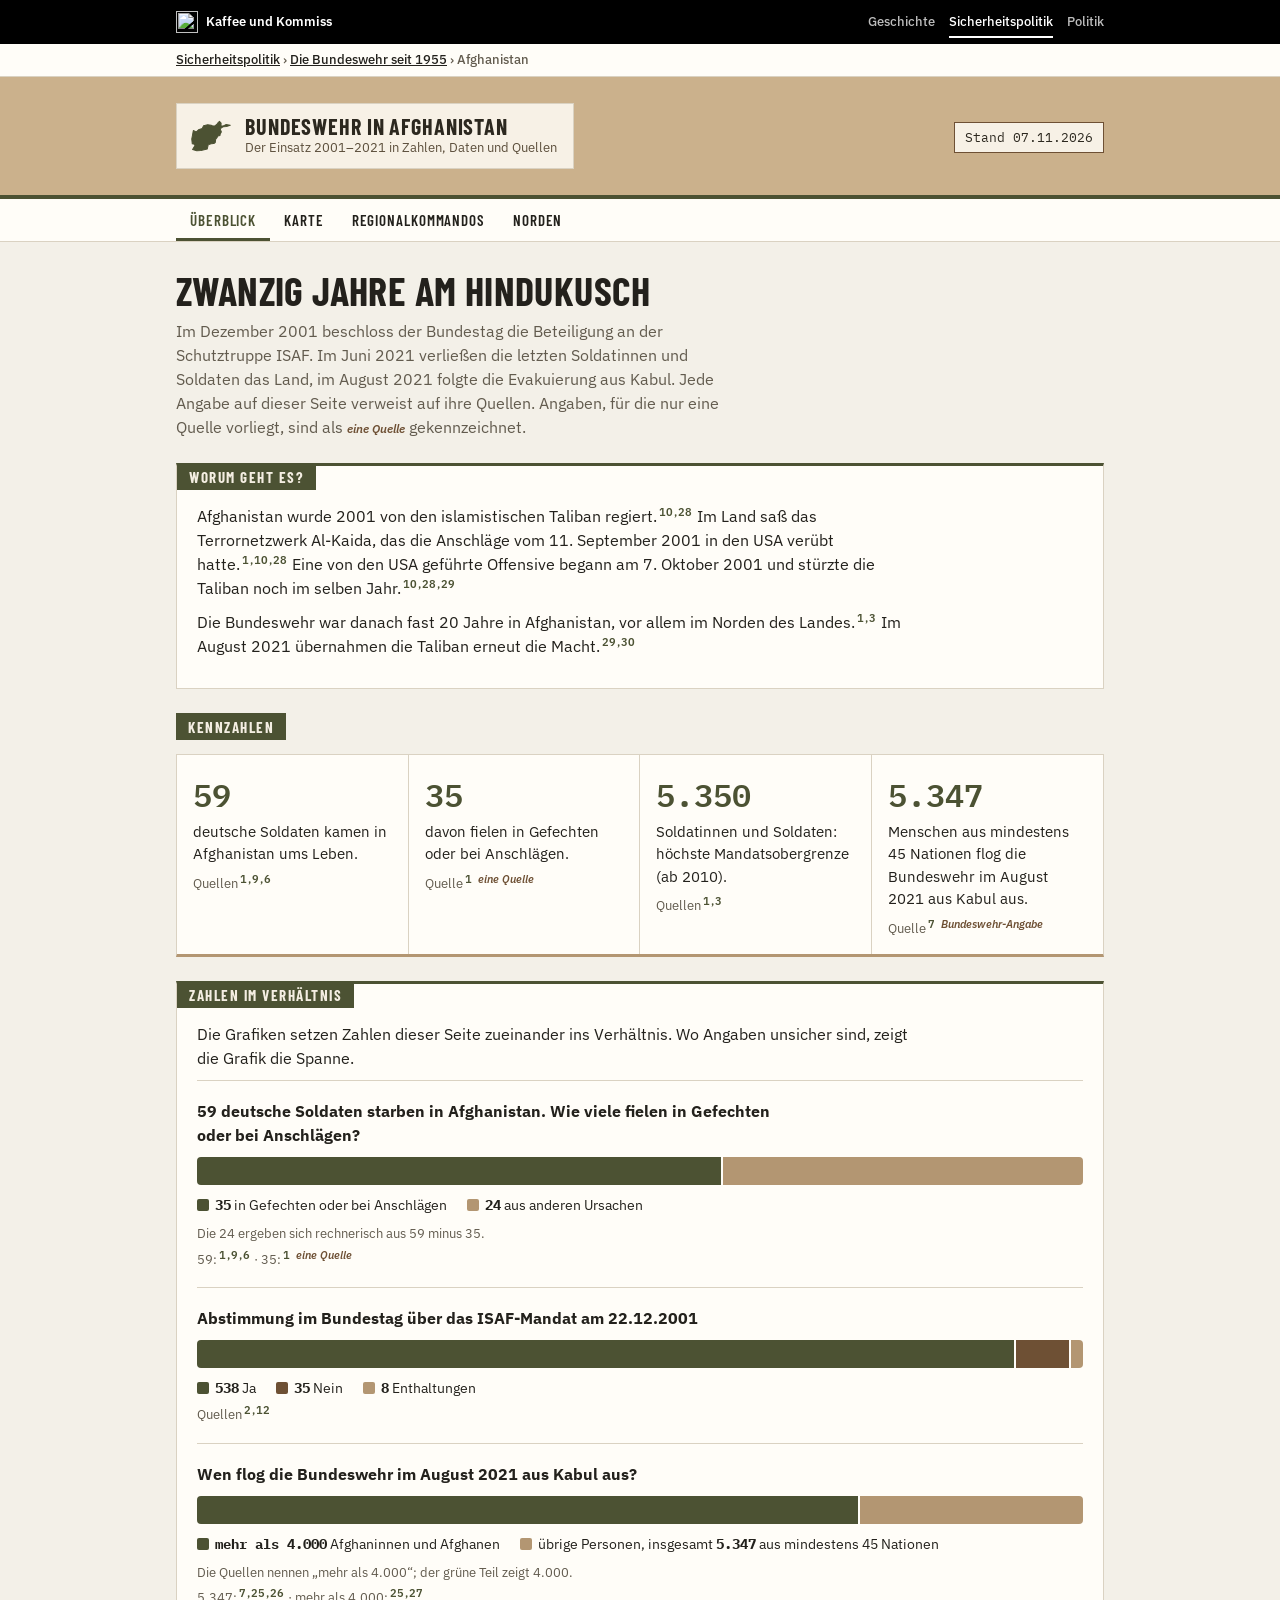
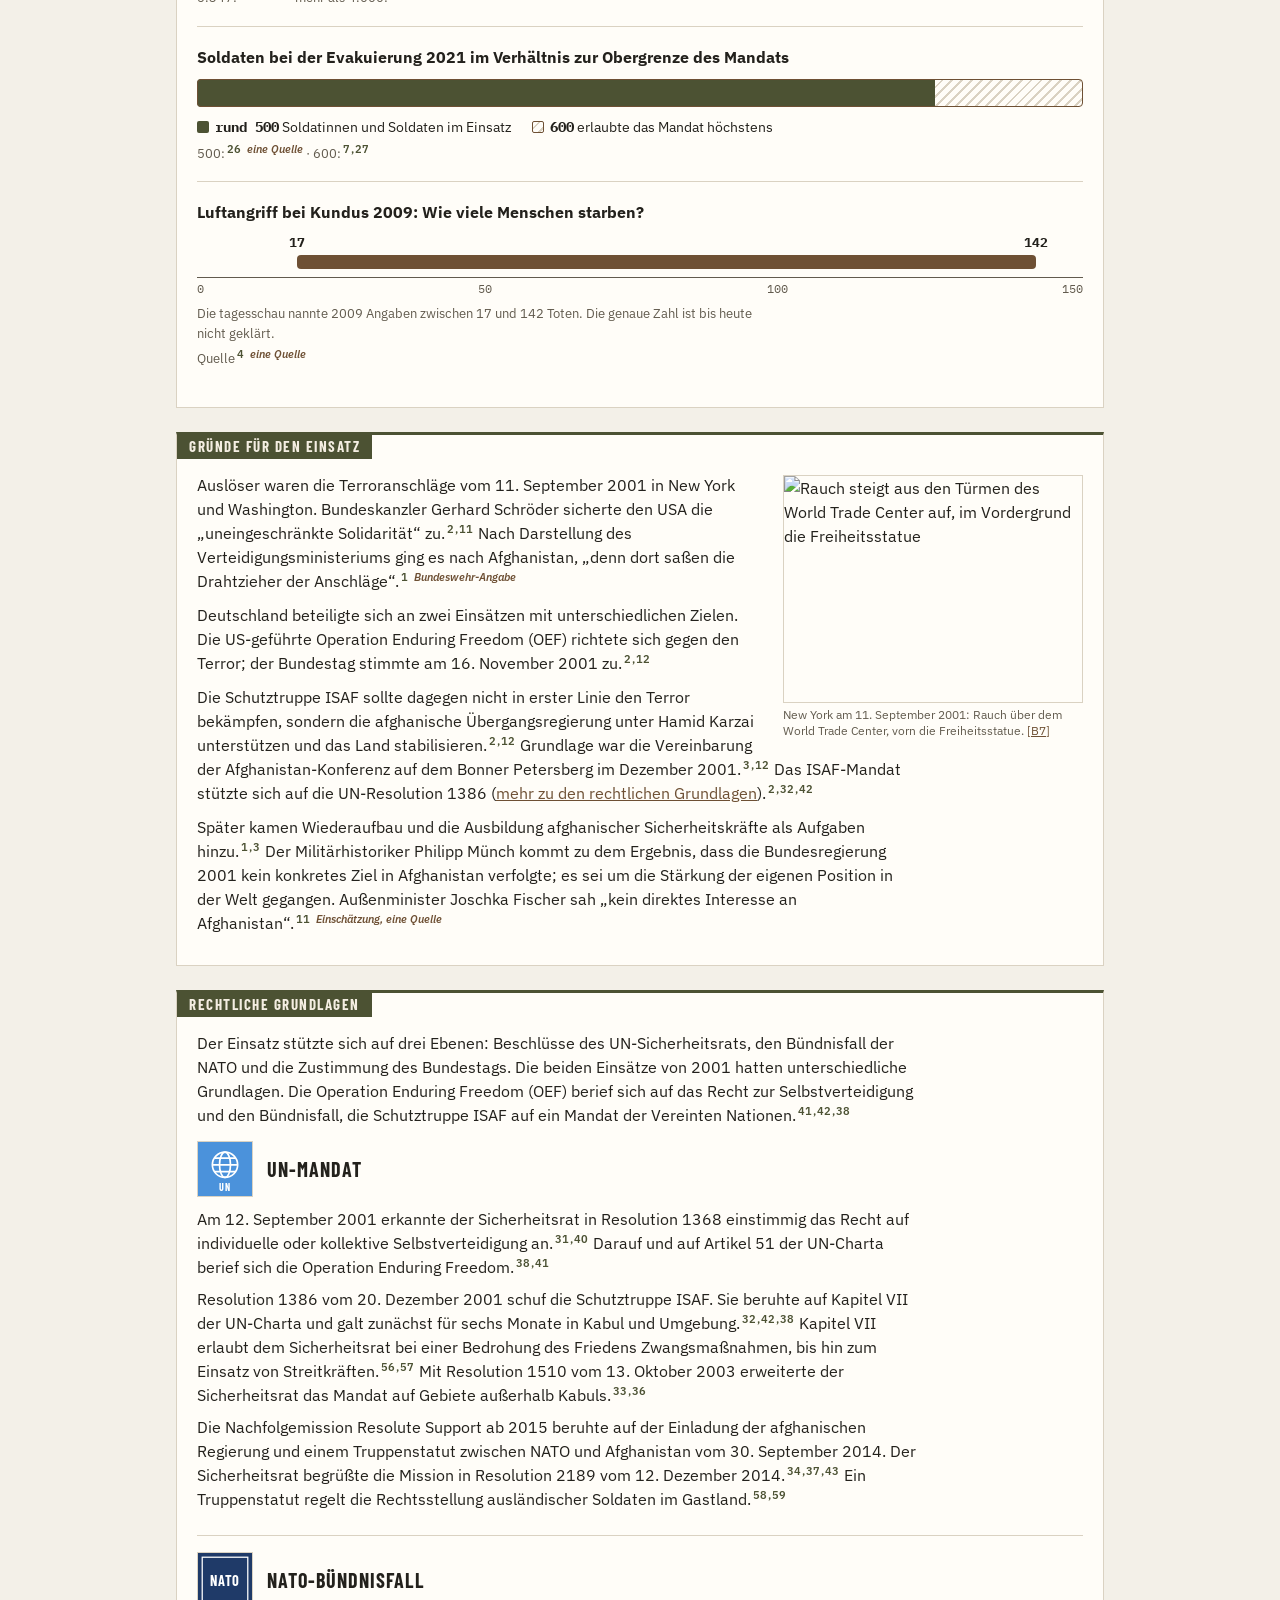
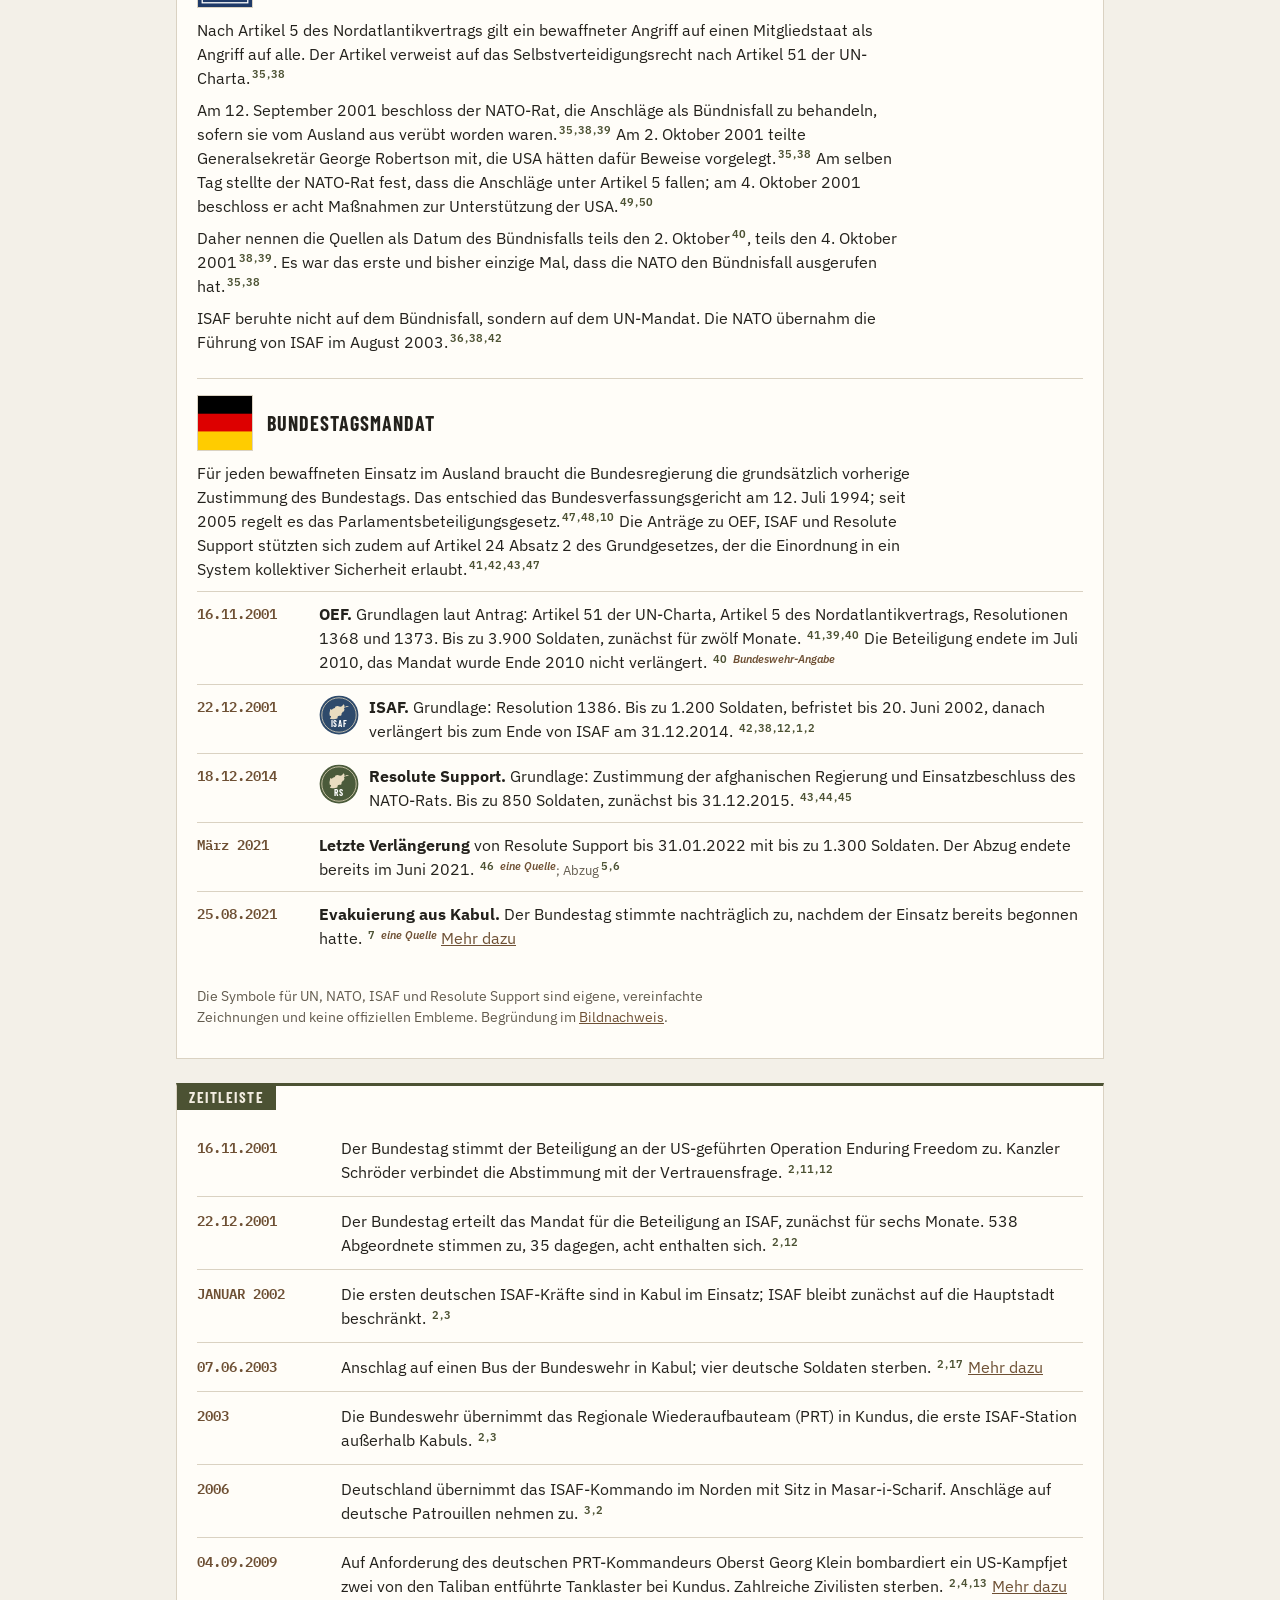
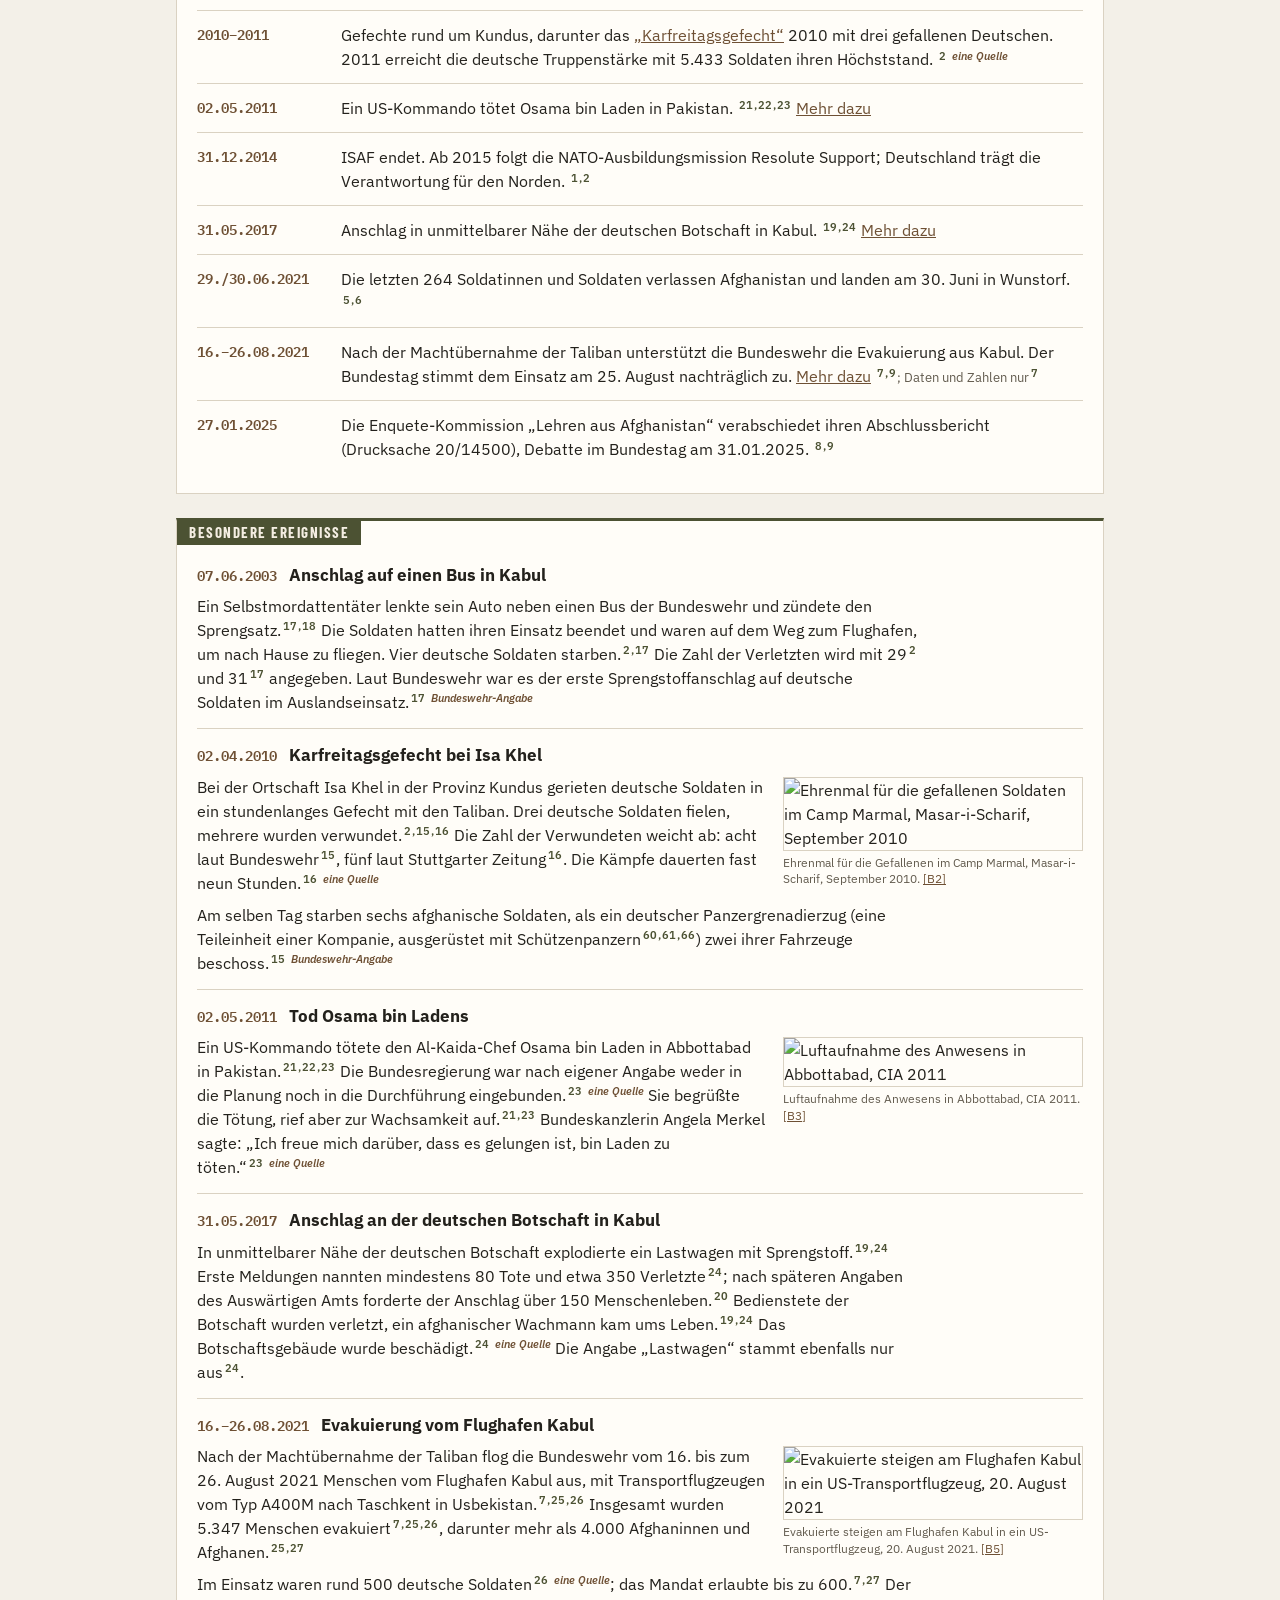
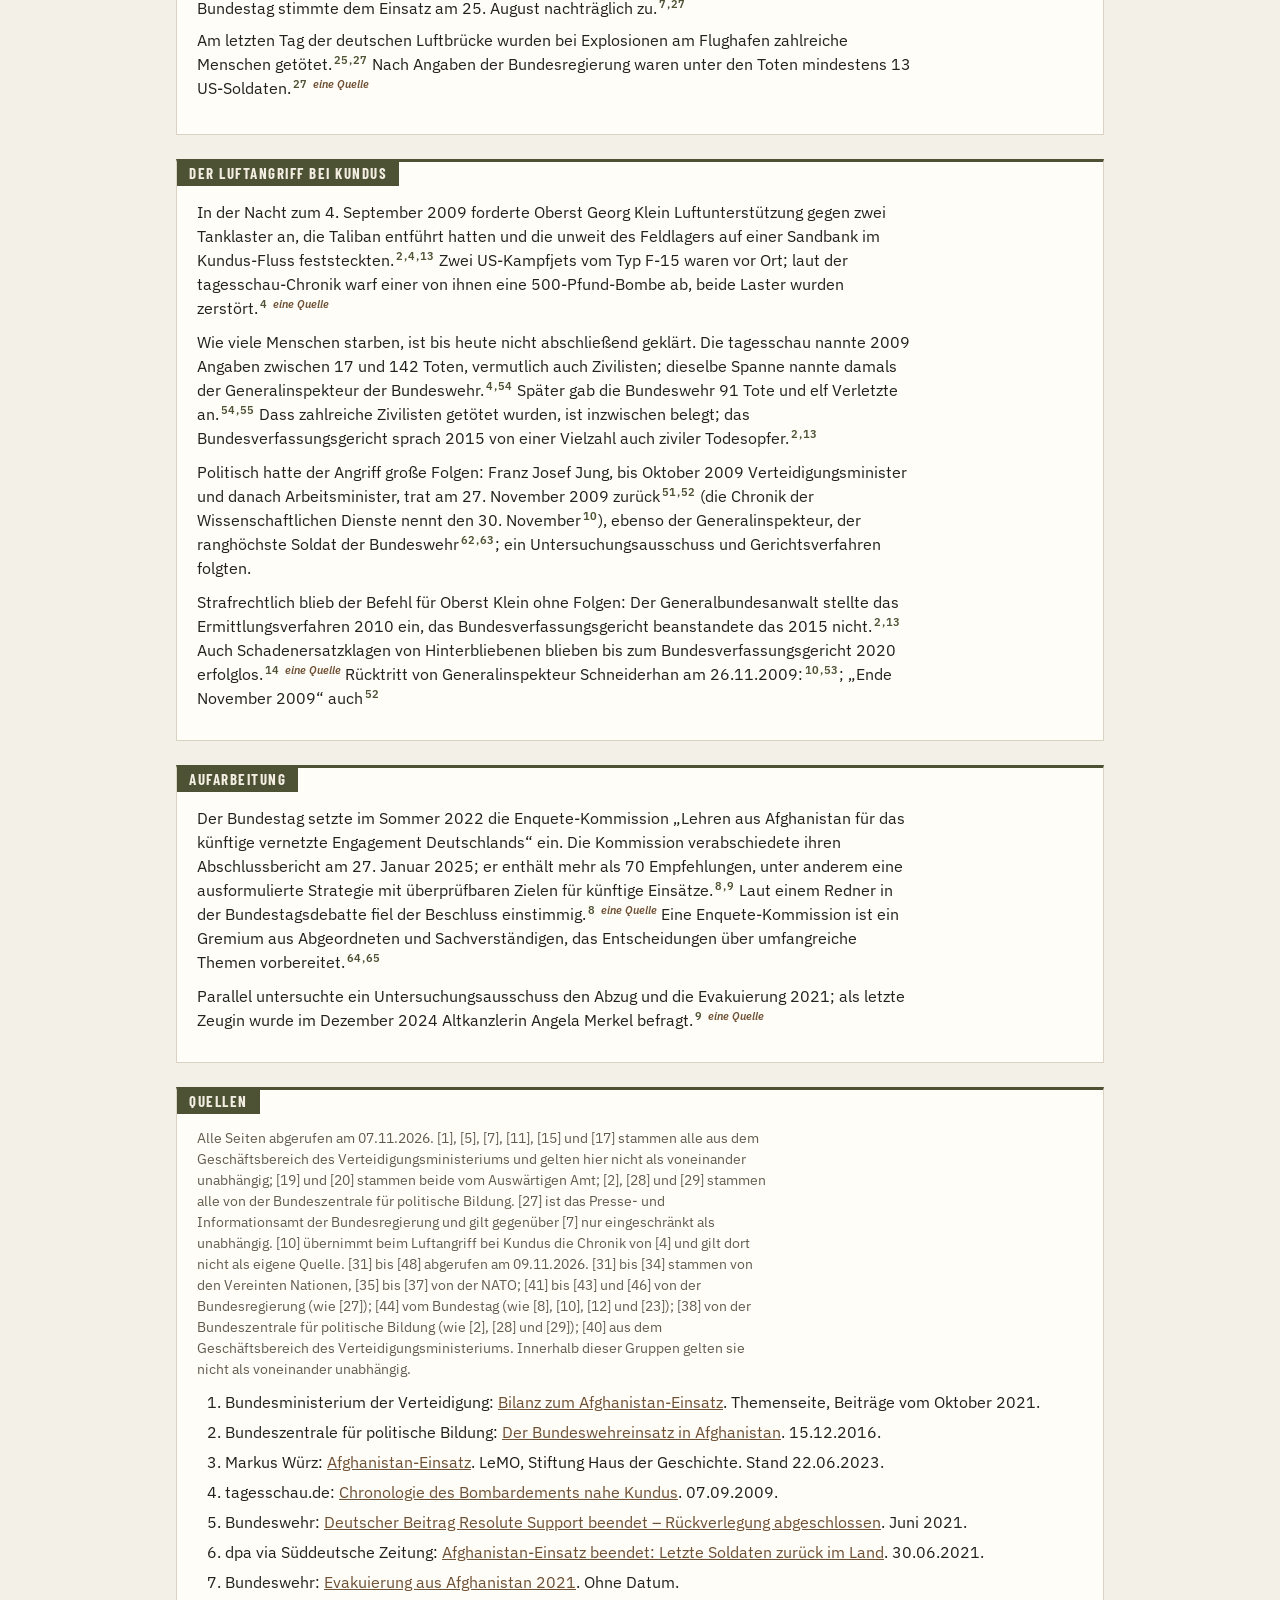
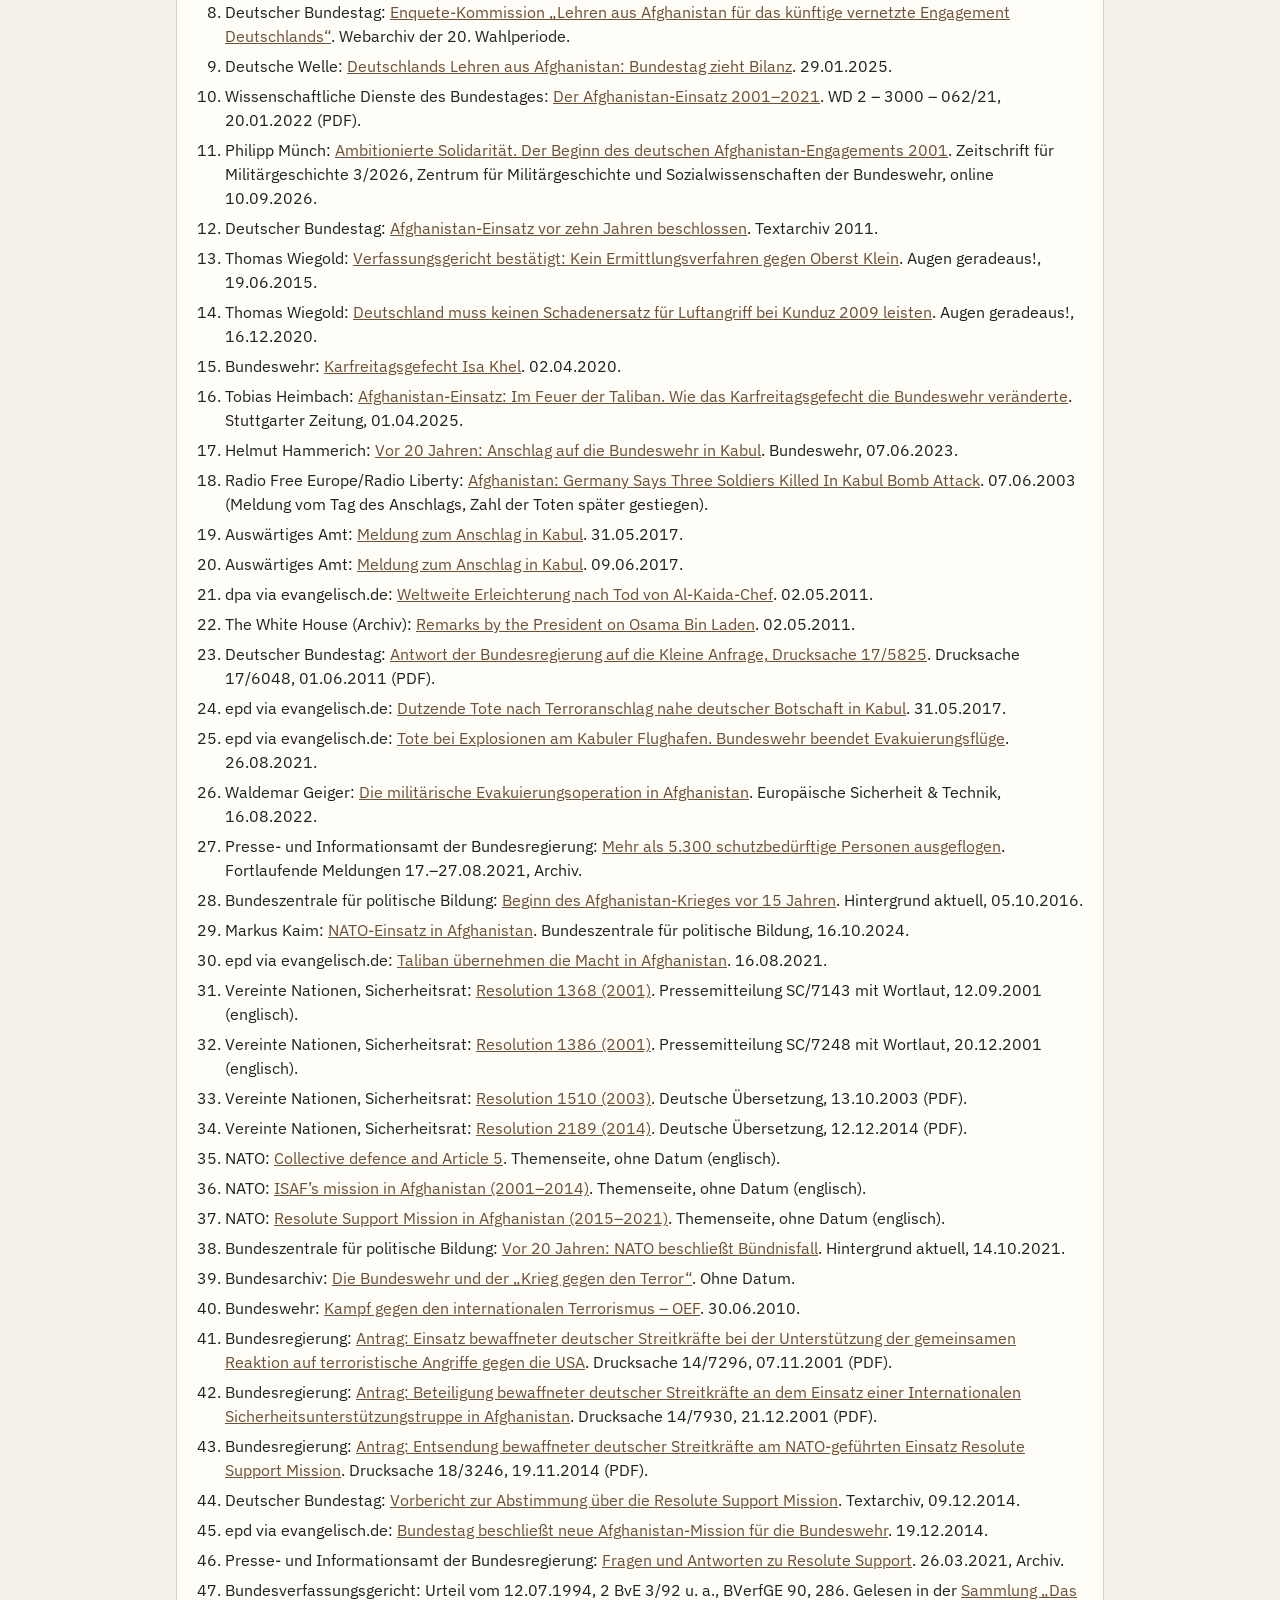
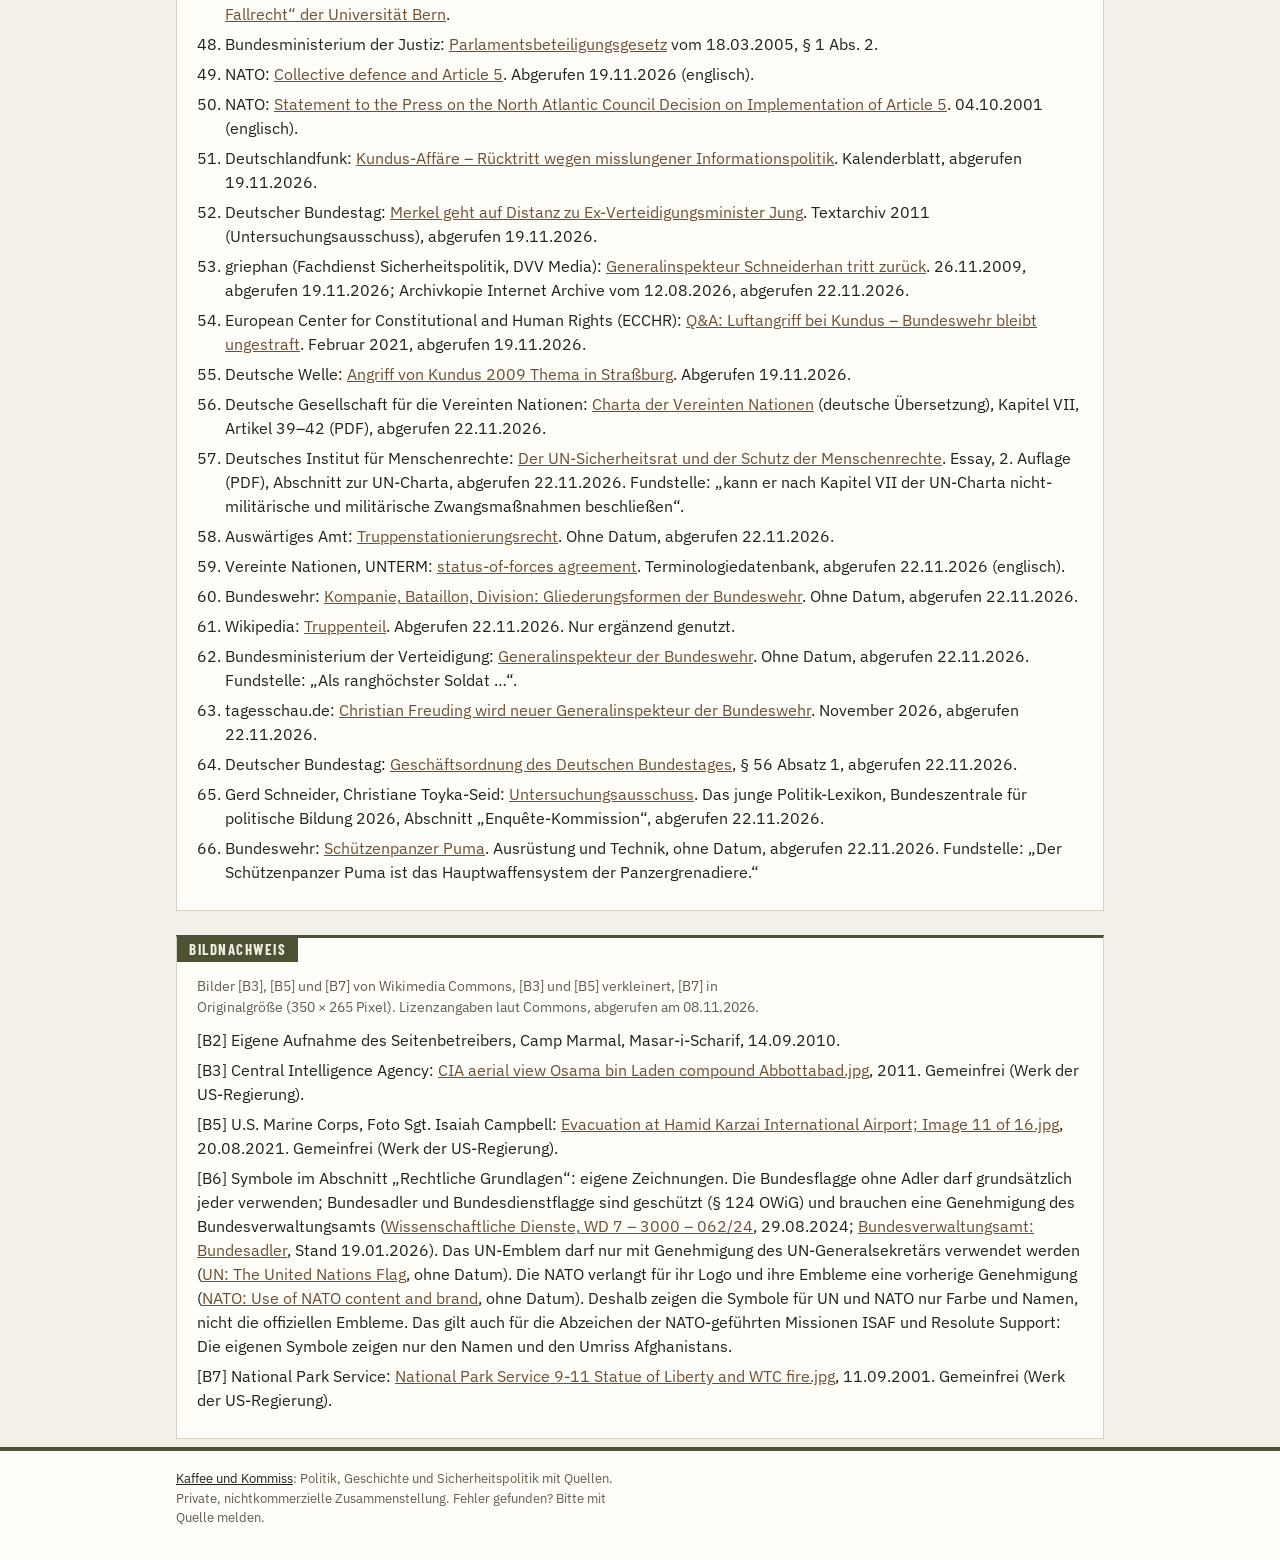
==== commit 2f500b43: "Quellenlinks: Weiterleitungen und nicht erreichbare Quellen ersetzen Weitergeleitete Adressen auf ih" ====
--- a/index.html
+++ b/index.html
@@ -311,9 +311,9 @@
       <li id="q32">Vereinte Nationen, Sicherheitsrat: <a href="https://press.un.org/en/2001/sc7248.doc.htm">Resolution 1386 (2001)</a>. Pressemitteilung SC/7248 mit Wortlaut, 20.12.2001 (englisch).</li>
       <li id="q33">Vereinte Nationen, Sicherheitsrat: <a href="https://digitallibrary.un.org/record/503843/files/S_RES_1510%282003%29-DE.pdf">Resolution 1510 (2003)</a>. Deutsche Übersetzung, 13.10.2003 (PDF).</li>
       <li id="q34">Vereinte Nationen, Sicherheitsrat: <a href="https://digitallibrary.un.org/record/784885/files/S_RES_2189%282014%29-DE.pdf">Resolution 2189 (2014)</a>. Deutsche Übersetzung, 12.12.2014 (PDF).</li>
-      <li id="q35">NATO: <a href="https://www.nato.int/cps/en/natohq/topics_110496.htm">Collective defence and Article 5</a>. Themenseite, ohne Datum (englisch).</li>
-      <li id="q36">NATO: <a href="https://www.nato.int/cps/en/natohq/topics_69366.htm">ISAF’s mission in Afghanistan (2001–2014)</a>. Themenseite, ohne Datum (englisch).</li>
-      <li id="q37">NATO: <a href="https://www.nato.int/cps/en/natohq/topics_113694.htm">Resolute Support Mission in Afghanistan (2015–2021)</a>. Themenseite, ohne Datum (englisch).</li>
+      <li id="q35">NATO: <a href="https://www.nato.int/en/what-we-do/introduction-to-nato/collective-defence-and-article-5">Collective defence and Article 5</a>. Themenseite, ohne Datum (englisch).</li>
+      <li id="q36">NATO: <a href="https://www.nato.int/en/what-we-do/operations-and-missions/isafs-mission-in-afghanistan-2001-2014">ISAF’s mission in Afghanistan (2001–2014)</a>. Themenseite, ohne Datum (englisch).</li>
+      <li id="q37">NATO: <a href="https://www.nato.int/en/what-we-do/operations-and-missions/resolute-support-mission-in-afghanistan-2015-2021">Resolute Support Mission in Afghanistan (2015–2021)</a>. Themenseite, ohne Datum (englisch).</li>
       <li id="q38">Bundeszentrale für politische Bildung: <a href="https://www.bpb.de/kurz-knapp/hintergrund-aktuell/342066/vor-20-jahren-nato-beschliesst-buendnisfall/">Vor 20 Jahren: NATO beschließt Bündnisfall</a>. Hintergrund aktuell, 14.10.2021.</li>
       <li id="q39">Bundesarchiv: <a href="https://www.bundesarchiv.de/staat-militaer-und-gesellschaft/einsatz-jenseits-der-grenzen/die-bundeswehr-und-der-krieg-gegen-den-terror/">Die Bundeswehr und der „Krieg gegen den Terror“</a>. Ohne Datum.</li>
       <li id="q40">Bundeswehr: <a href="https://www.bundeswehr.de/de/auftrag/einsaetze/missionen/abgeschlossene-einsaetze-der-bundeswehr/kampf-gegen-den-internationalen-terrorismus">Kampf gegen den internationalen Terrorismus – OEF</a>. 30.06.2010.</li>
@@ -329,7 +329,7 @@
       <li id="q50">NATO: <a href="https://www.nato.int/en/news-and-events/events/transcripts/2001/10/04/statement-to-the-press">Statement to the Press on the North Atlantic Council Decision on Implementation of Article 5</a>. 04.10.2001 (englisch).</li>
       <li id="q51">Deutschlandfunk: <a href="https://www.deutschlandfunk.de/kundus-affaere-ruecktritt-wegen-misslungener-100.html">Kundus-Affäre – Rücktritt wegen misslungener Informationspolitik</a>. Kalenderblatt, abgerufen 19.11.2026.</li>
       <li id="q52">Deutscher Bundestag: <a href="https://www.bundestag.de/webarchiv/textarchiv/2011/33282457_kw06_pa_kundus-204526">Merkel geht auf Distanz zu Ex-Verteidigungsminister Jung</a>. Textarchiv 2011 (Untersuchungsausschuss), abgerufen 19.11.2026.</li>
-      <li id="q53">griephan (Fachdienst Sicherheitspolitik, DVV Media): <a href="https://www.griephan.de/griephan-aktuell/politik/detail/news/generalinspekteur-schneiderhan-tritt-zurueck.html">Generalinspekteur Schneiderhan tritt zurück</a>. 26.11.2009, abgerufen 19.11.2026.</li>
+      <li id="q53">griephan (Fachdienst Sicherheitspolitik, DVV Media): <a href="https://web.archive.org/web/20260812091915/https://www.griephan.de/griephan-aktuell/politik/detail/news/generalinspekteur-schneiderhan-tritt-zurueck.html">Generalinspekteur Schneiderhan tritt zurück</a>. 26.11.2009, abgerufen 19.11.2026; Archivkopie Internet Archive vom 12.08.2026, abgerufen 22.11.2026.</li>
       <li id="q54">European Center for Constitutional and Human Rights (ECCHR): <a href="https://www.ecchr.eu/fileadmin/Q_As/QA_Kundus_Februar2021.pdf">Q&amp;A: Luftangriff bei Kundus – Bundeswehr bleibt ungestraft</a>. Februar 2021, abgerufen 19.11.2026.</li>
       <li id="q55">Deutsche Welle: <a href="https://www.dw.com/de/gerichtshof-f%C3%BCr-menschenrechte-verhandelt-%C3%BCber-luftangriff-von-kundus-2009/a-52537190">Angriff von Kundus 2009 Thema in Straßburg</a>. Abgerufen 19.11.2026.</li>
       <li id="q56">Deutsche Gesellschaft für die Vereinten Nationen: <a href="https://dgvn.de/publications/PDFs/Sonstiges/Charta-der-Vereinten-Nationen.pdf">Charta der Vereinten Nationen</a> (deutsche Übersetzung), Kapitel VII, Artikel 39–42 (PDF), abgerufen 22.11.2026.</li>
@@ -352,7 +352,7 @@
       <li id="b2">[B2] Eigene Aufnahme des Seitenbetreibers, Camp Marmal, Masar-i-Scharif, 14.09.2010.</li>
       <li id="b3">[B3] Central Intelligence Agency: <a href="https://commons.wikimedia.org/wiki/File:CIA_aerial_view_Osama_bin_Laden_compound_Abbottabad.jpg">CIA aerial view Osama bin Laden compound Abbottabad.jpg</a>, 2011. Gemeinfrei (Werk der US-Regierung).</li>
       <li id="b5">[B5] U.S. Marine Corps, Foto Sgt. Isaiah Campbell: <a href="https://commons.wikimedia.org/wiki/File:Evacuation_at_Hamid_Karzai_International_Airport;_Image_11_of_16.jpg">Evacuation at Hamid Karzai International Airport; Image 11 of 16.jpg</a>, 20.08.2021. Gemeinfrei (Werk der US-Regierung).</li>
-      <li id="b6">[B6] Symbole im Abschnitt „Rechtliche Grundlagen“: eigene Zeichnungen. Die Bundesflagge ohne Adler darf grundsätzlich jeder verwenden; Bundesadler und Bundesdienstflagge sind geschützt (§ 124 OWiG) und brauchen eine Genehmigung des Bundesverwaltungsamts (<a href="https://bundestag.de/resource/blob/1022234/09a26d4505e975f08fa3fca5865c7069/WD-7-062-24-pdf.pdf">Wissenschaftliche Dienste, WD 7 – 3000 – 062/24</a>, 29.08.2024; <a href="https://www.bva.bund.de/SharedDocs/Aufgaben/DE/B/bundesadler.html">Bundesverwaltungsamt: Bundesadler</a>, Stand 19.01.2026). Das UN-Emblem darf nur mit Genehmigung des UN-Generalsekretärs verwendet werden (<a href="https://www.un.org/sites/un2.un.org/files/nflag.pdf">UN: The United Nations Flag</a>, ohne Datum). Die NATO verlangt für ihr Logo und ihre Embleme eine vorherige Genehmigung (<a href="https://nato.int/en/about-us/official-texts-and-resources/use-of-nato-content-and-brand">NATO: Use of NATO content and brand</a>, ohne Datum). Deshalb zeigen die Symbole für UN und NATO nur Farbe und Namen, nicht die offiziellen Embleme. Das gilt auch für die Abzeichen der NATO-geführten Missionen ISAF und Resolute Support: Die eigenen Symbole zeigen nur den Namen und den Umriss Afghanistans.</li>
+      <li id="b6">[B6] Symbole im Abschnitt „Rechtliche Grundlagen“: eigene Zeichnungen. Die Bundesflagge ohne Adler darf grundsätzlich jeder verwenden; Bundesadler und Bundesdienstflagge sind geschützt (§ 124 OWiG) und brauchen eine Genehmigung des Bundesverwaltungsamts (<a href="https://www.bundestag.de/resource/blob/1022234/09a26d4505e975f08fa3fca5865c7069/WD-7-062-24-pdf.pdf">Wissenschaftliche Dienste, WD 7 – 3000 – 062/24</a>, 29.08.2024; <a href="https://www.bva.bund.de/SharedDocs/Aufgaben/DE/B/bundesadler.html">Bundesverwaltungsamt: Bundesadler</a>, Stand 19.01.2026). Das UN-Emblem darf nur mit Genehmigung des UN-Generalsekretärs verwendet werden (<a href="https://www.un.org/sites/un2.un.org/files/nflag.pdf">UN: The United Nations Flag</a>, ohne Datum). Die NATO verlangt für ihr Logo und ihre Embleme eine vorherige Genehmigung (<a href="https://nato.int/en/about-us/official-texts-and-resources/use-of-nato-content-and-brand">NATO: Use of NATO content and brand</a>, ohne Datum). Deshalb zeigen die Symbole für UN und NATO nur Farbe und Namen, nicht die offiziellen Embleme. Das gilt auch für die Abzeichen der NATO-geführten Missionen ISAF und Resolute Support: Die eigenen Symbole zeigen nur den Namen und den Umriss Afghanistans.</li>
       <li id="b7">[B7] National Park Service: <a href="https://commons.wikimedia.org/wiki/File:National_Park_Service_9-11_Statue_of_Liberty_and_WTC_fire.jpg">National Park Service 9-11 Statue of Liberty and WTC fire.jpg</a>, 11.09.2001. Gemeinfrei (Werk der US-Regierung).</li>
     </ol>
   </section>
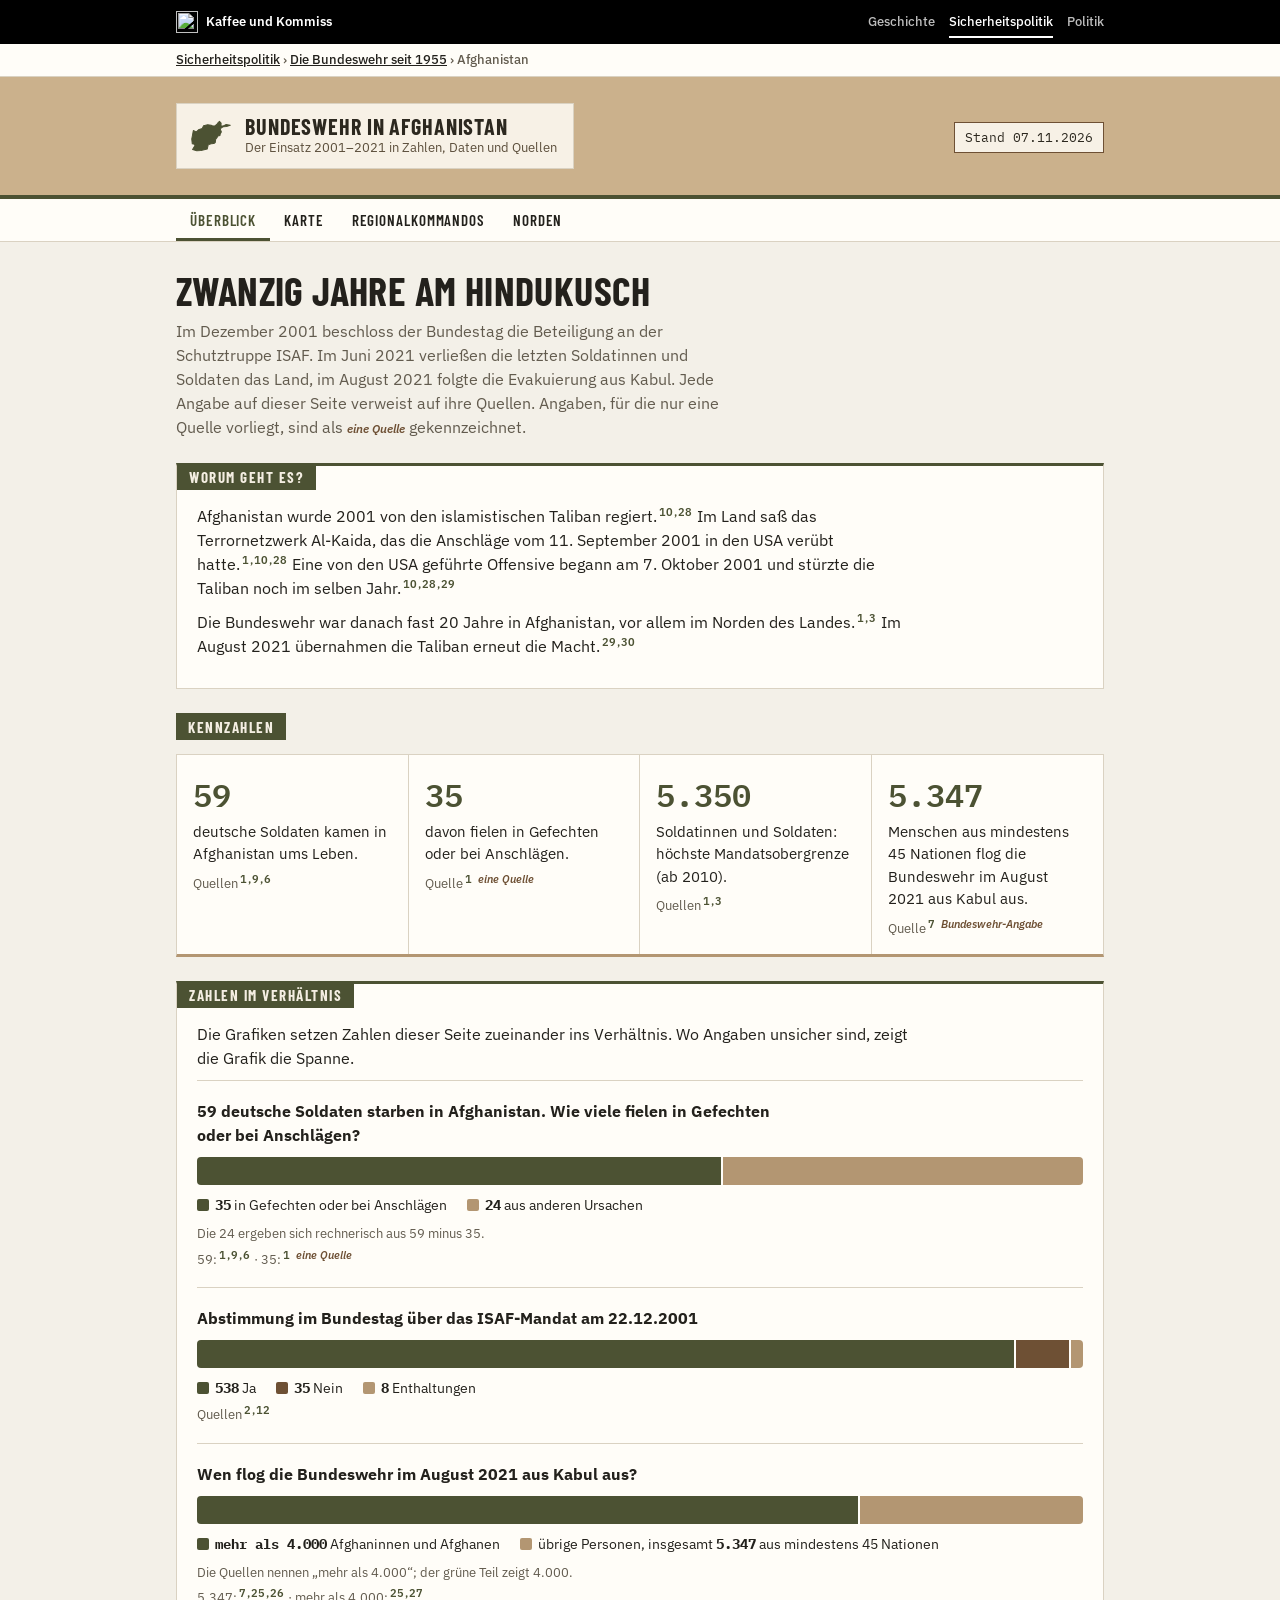
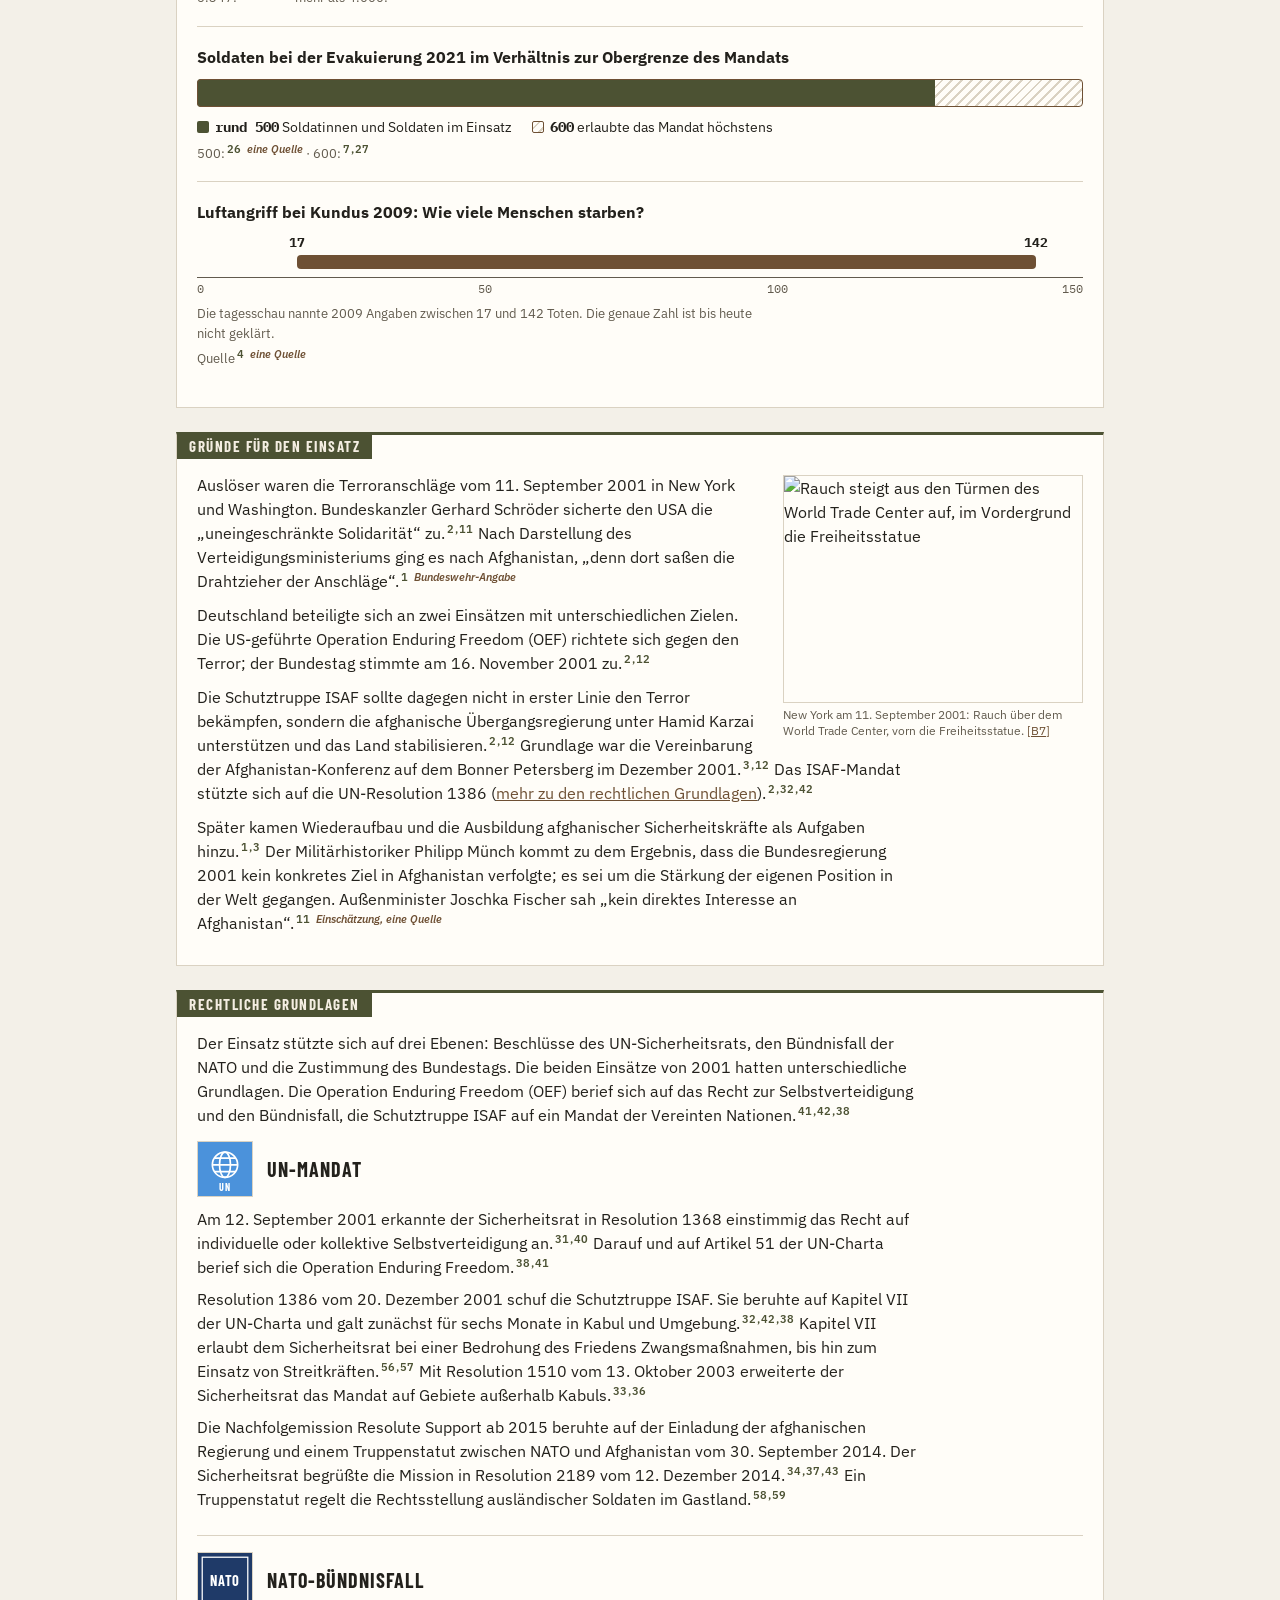
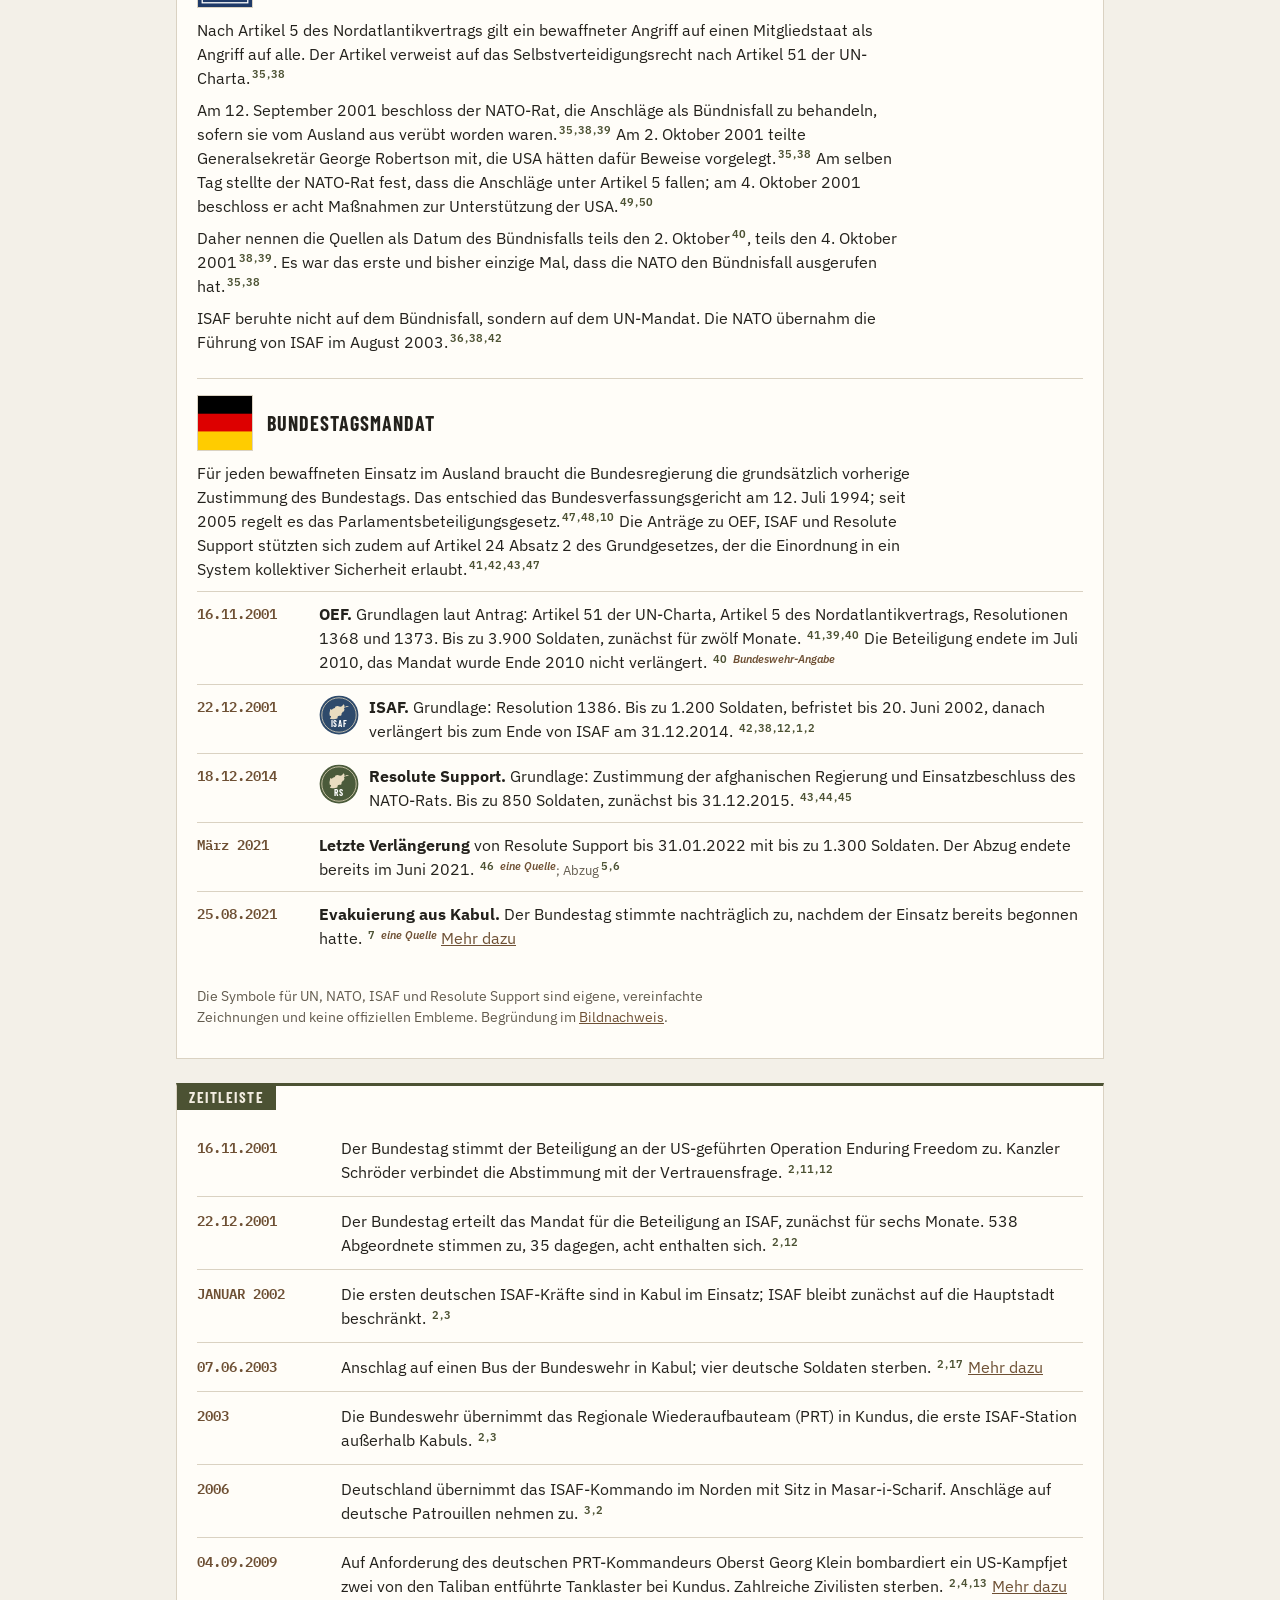
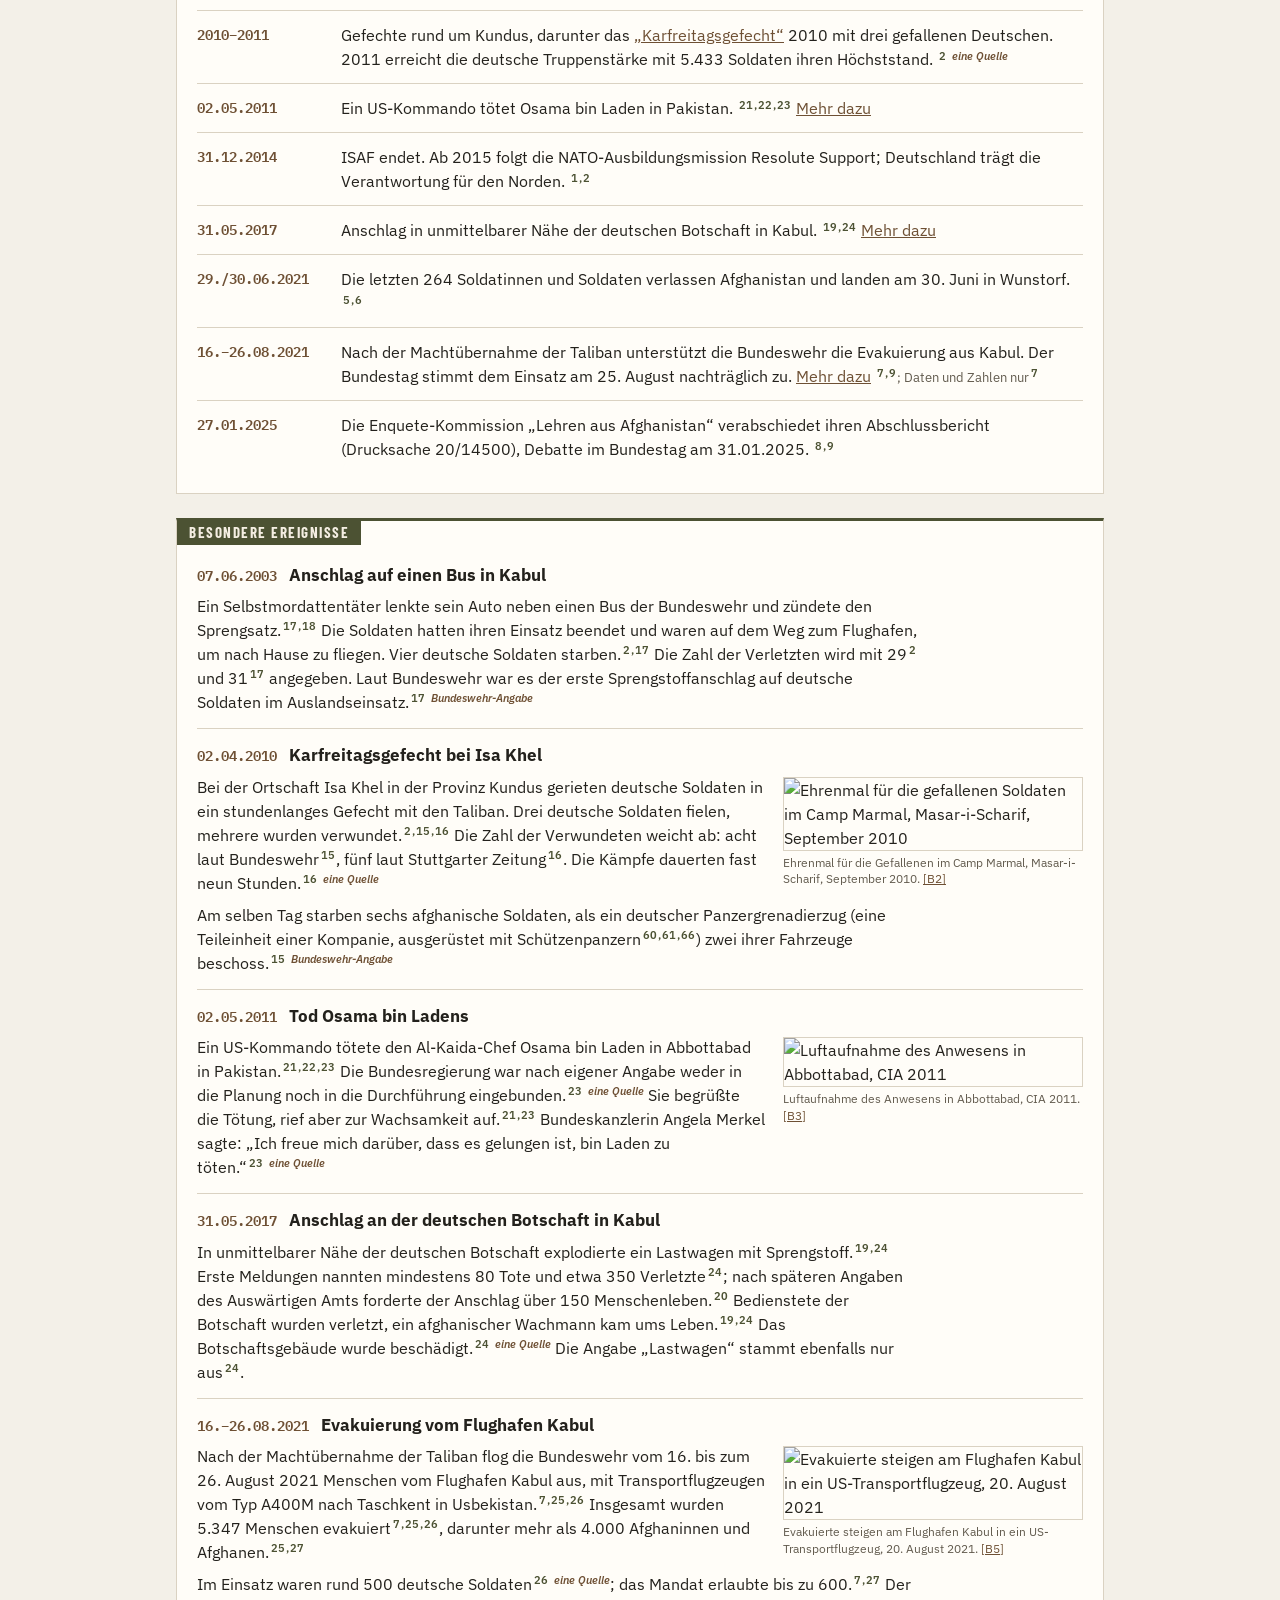
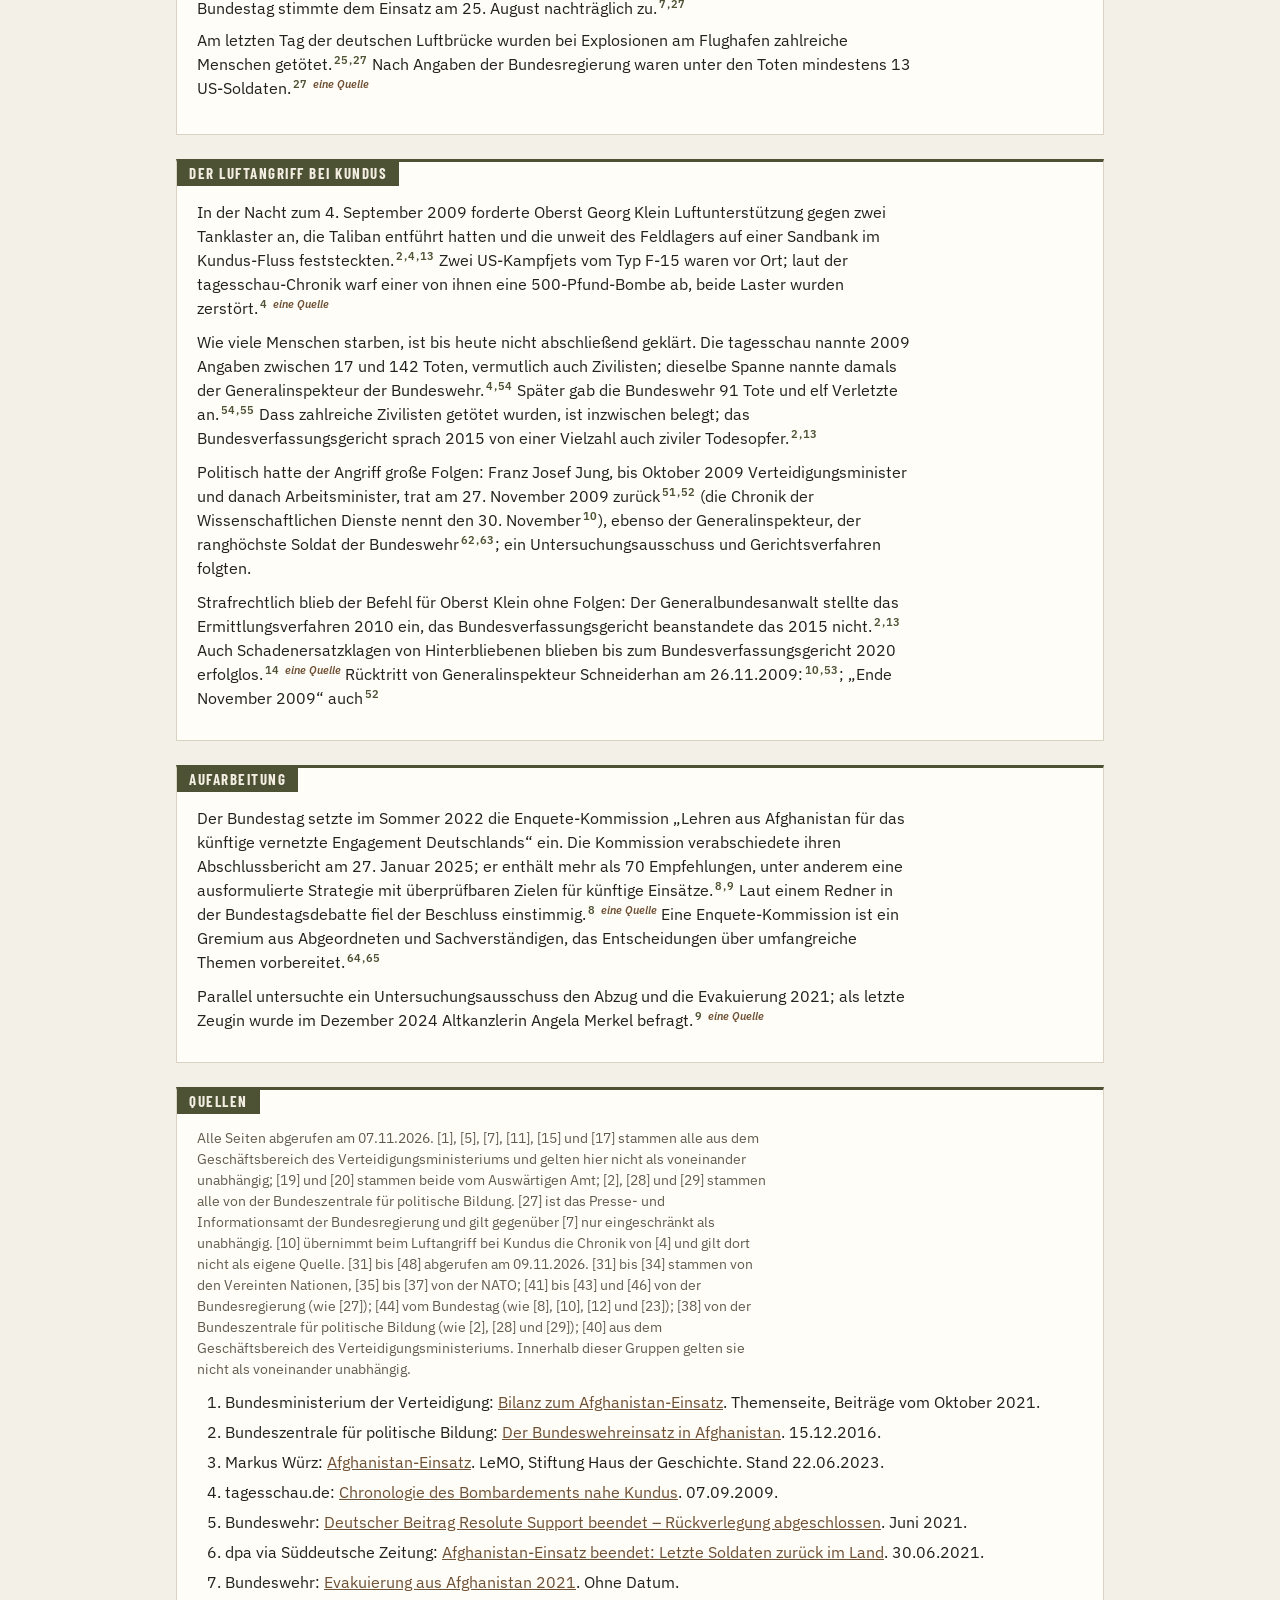
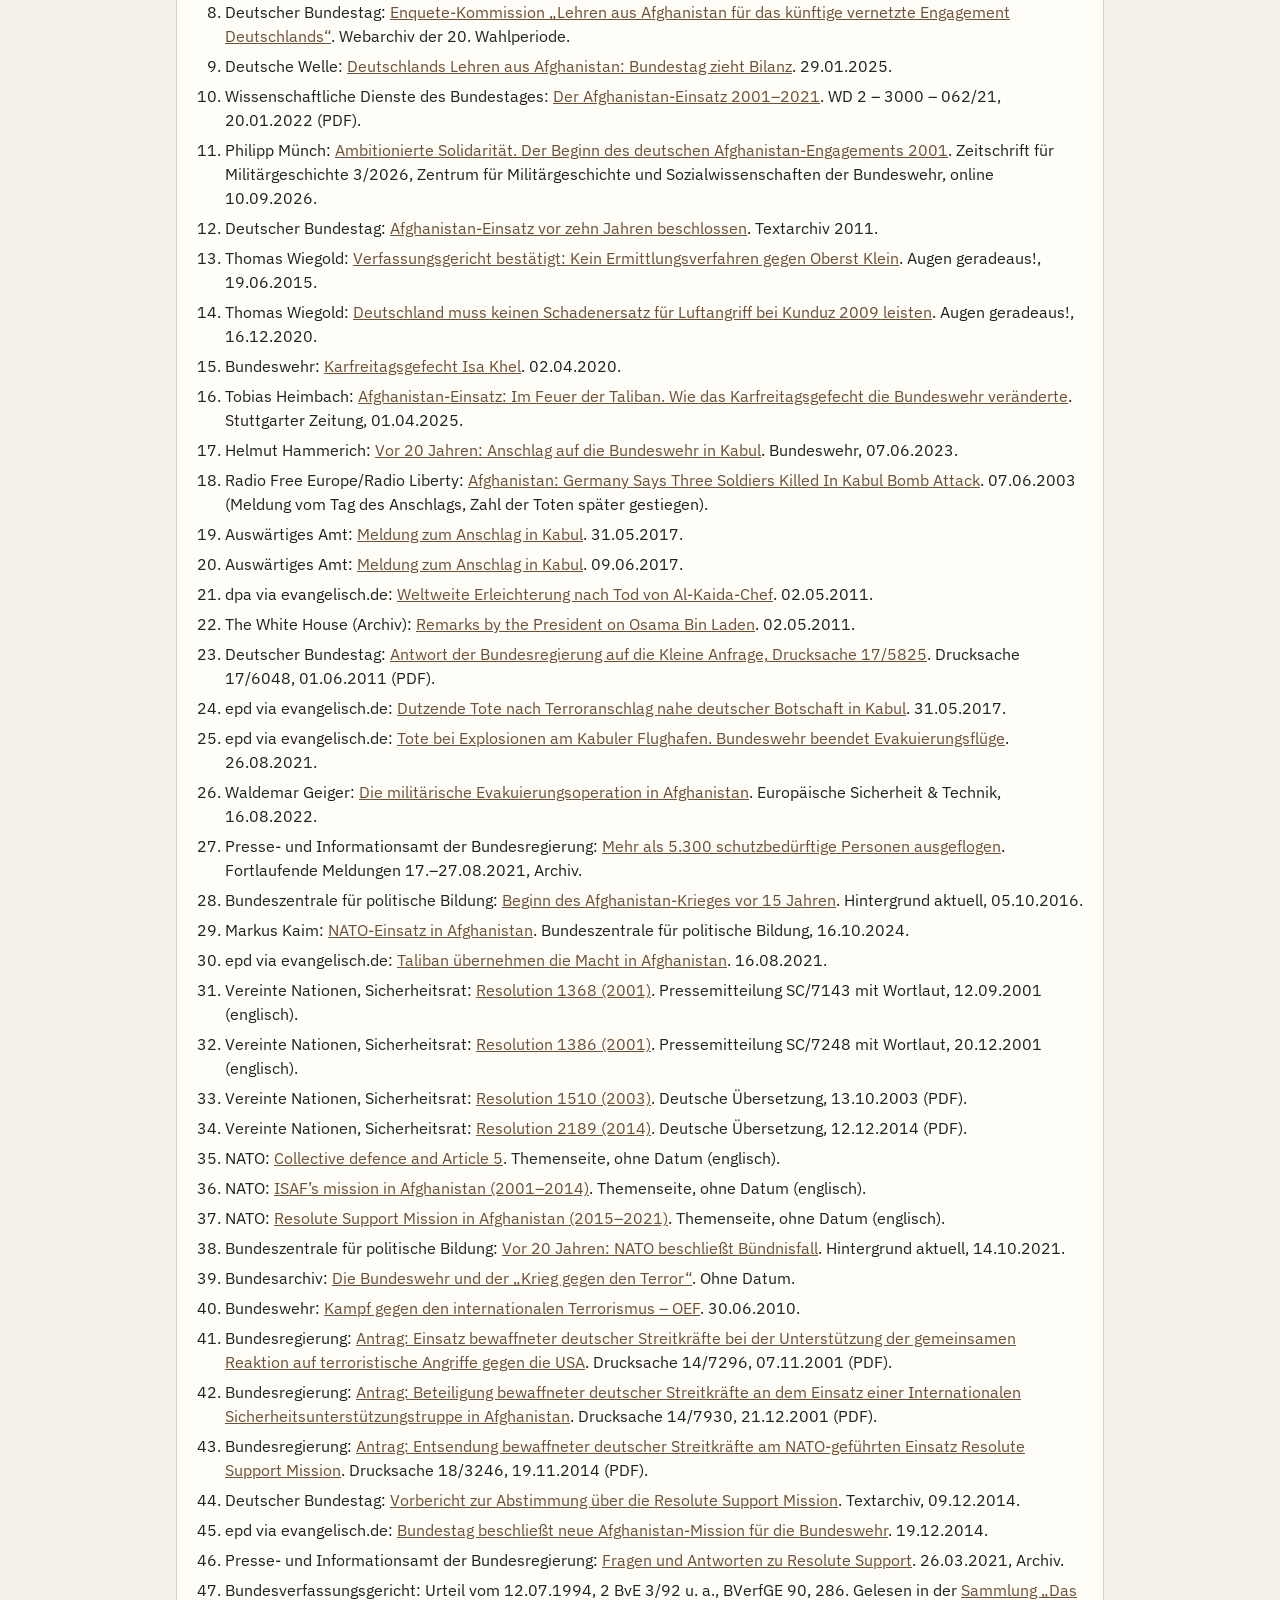
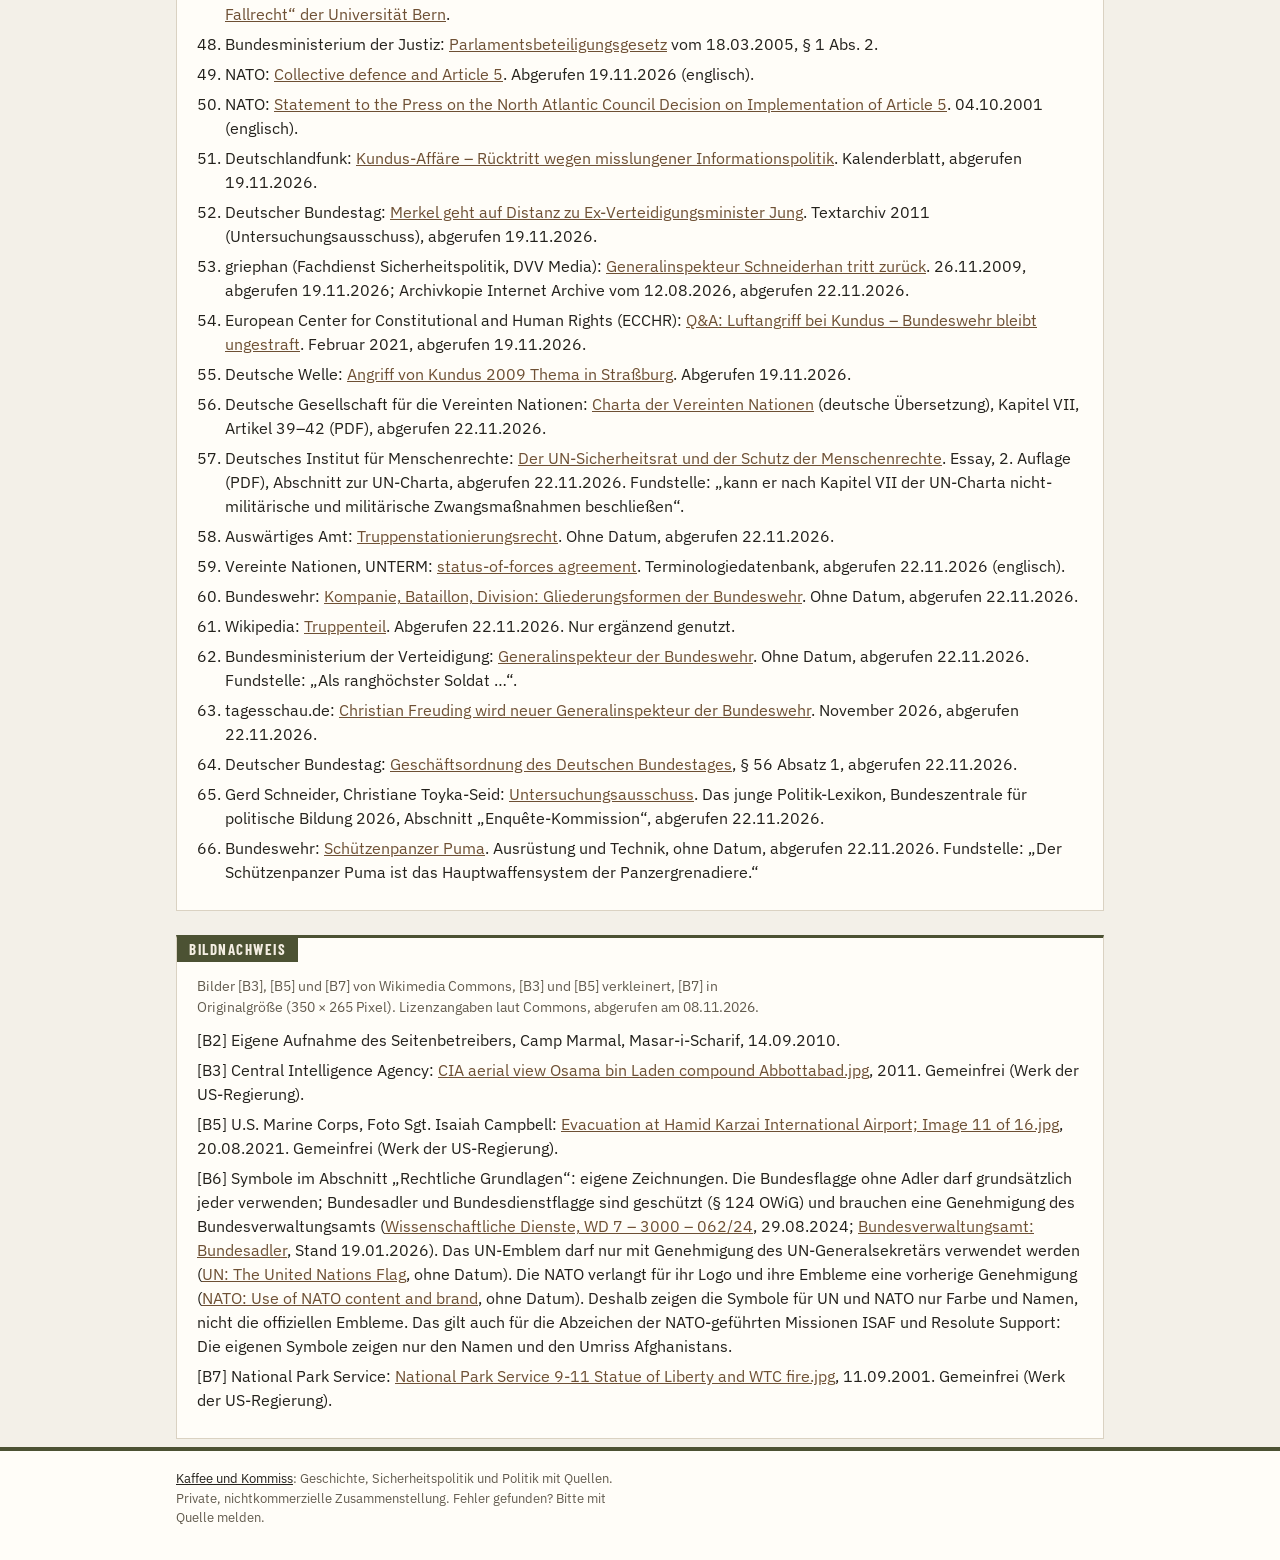
==== commit cd24bc85: "Fußzeile/Untertitel: Reihenfolge Geschichte, Sicherheitspolitik, Politik wie Kopfleiste Co-Authored-" ====
--- a/index.html
+++ b/index.html
@@ -359,7 +359,7 @@
 </main>
 
 <footer class="kk-fuss"><div class="kk-in">
-  <p><a href="https://kaffeeundkommiss.github.io/">Kaffee und Kommiss</a>: Politik, Geschichte und Sicherheitspolitik mit Quellen. Private, nichtkommerzielle Zusammenstellung. Fehler gefunden? Bitte mit Quelle melden.</p>
+  <p><a href="https://kaffeeundkommiss.github.io/">Kaffee und Kommiss</a>: Geschichte, Sicherheitspolitik und Politik mit Quellen. Private, nichtkommerzielle Zusammenstellung. Fehler gefunden? Bitte mit Quelle melden.</p>
 </div></footer>
 </body>
 </html>
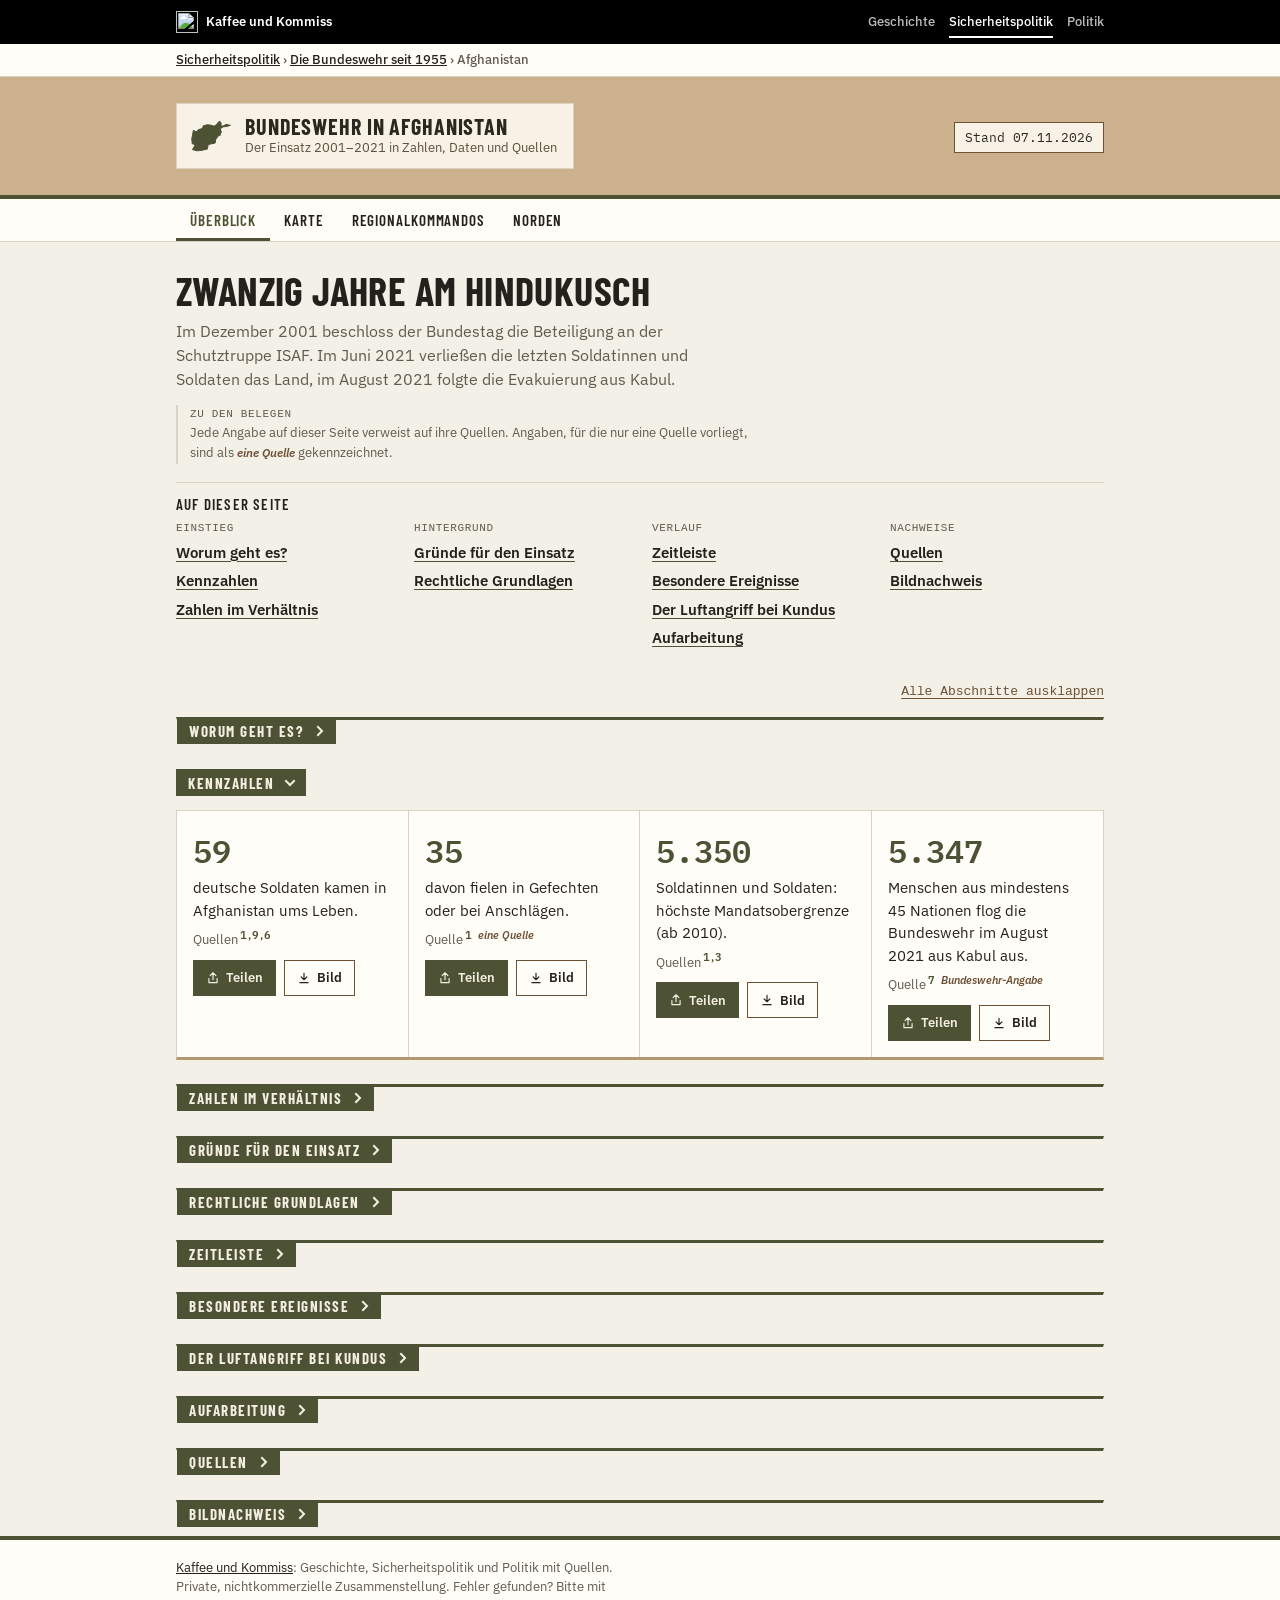
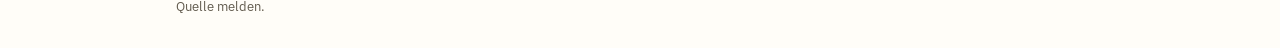
==== commit 6282da29: "Einstieg: Inhaltsverzeichnis nach Themen, Belegsystem als eigener Hinweis - Einleitung nennt zuerst " ====
--- a/index.html
+++ b/index.html
@@ -57,7 +57,17 @@
 <main>
   <section class="einleitung">
     <h1>Zwanzig Jahre am Hindukusch</h1>
-    <p>Im Dezember 2001 beschloss der Bundestag die Beteiligung an der Schutztruppe ISAF. Im Juni 2021 verließen die letzten Soldatinnen und Soldaten das Land, im August 2021 folgte die Evakuierung aus Kabul. Jede Angabe auf dieser Seite verweist auf ihre Quellen. Angaben, für die nur eine Quelle vorliegt, sind als <span class="marke-einzel">eine Quelle</span> gekennzeichnet.</p>
+    <p>Im Dezember 2001 beschloss der Bundestag die Beteiligung an der Schutztruppe ISAF. Im Juni 2021 verließen die letzten Soldatinnen und Soldaten das Land, im August 2021 folgte die Evakuierung aus Kabul.</p>
+    <p class="beleg-hinweis"><span class="beleg-marke">Zu den Belegen</span> Jede Angabe auf dieser Seite verweist auf ihre Quellen. Angaben, für die nur eine Quelle vorliegt, sind als <span class="marke-einzel">eine Quelle</span> gekennzeichnet.</p>
+    <nav class="inhalt" aria-label="Inhalt dieser Seite">
+      <p class="inhalt-titel">Auf dieser Seite</p>
+      <div class="inhalt-gruppen">
+        <div><span class="inhalt-kopf">Einstieg</span><ul><li><a href="#h-worum">Worum geht es?</a></li><li><a href="#h-zahlen">Kennzahlen</a></li><li><a href="#h-verhaeltnis">Zahlen im Verhältnis</a></li></ul></div>
+        <div><span class="inhalt-kopf">Hintergrund</span><ul><li><a href="#h-gruende">Gründe für den Einsatz</a></li><li><a href="#h-recht">Rechtliche Grundlagen</a></li></ul></div>
+        <div><span class="inhalt-kopf">Verlauf</span><ul><li><a href="#h-zeit">Zeitleiste</a></li><li><a href="#h-ereignisse">Besondere Ereignisse</a></li><li><a href="#kundus">Der Luftangriff bei Kundus</a></li><li><a href="#h-aufarbeitung">Aufarbeitung</a></li></ul></div>
+        <div><span class="inhalt-kopf">Nachweise</span><ul><li><a href="#h-quellen">Quellen</a></li><li><a href="#h-bildnachweis">Bildnachweis</a></li></ul></div>
+      </div>
+    </nav>
   </section>
 
   <section aria-labelledby="h-worum" class="karte block">
--- a/style.css
+++ b/style.css
@@ -329,3 +329,15 @@
 .kartesvg .massstab .a{fill:var(--k-text)}
 .kartesvg .massstab .b{fill:var(--k-halo)}
 .kartesvg .massstab text{text-anchor:middle;font-weight:600;fill:var(--k-text)}
+
+/* Einstieg (23.11.2026): Belegsystem als zurückhaltender Hinweis, darunter ein nach Themen gruppiertes Inhaltsverzeichnis.
+   Die Links klappen den Zielabschnitt auf (seite.js). Startwerte: 13 px Hinweis, Spalten ab 180 px. */
+.einleitung p.beleg-hinweis{margin-top:14px;padding:2px 0 2px 12px;border-left:2px solid var(--kk-linie);font-size:13px;line-height:1.5;color:var(--kk-grau);max-width:44em}
+.beleg-hinweis .beleg-marke{display:block;margin-bottom:2px;font:500 11px/1.3 var(--kk-mono);letter-spacing:.06em;text-transform:uppercase}
+nav.inhalt{margin-top:18px;padding:12px 0 4px;border-top:1px solid var(--kk-linie)}
+nav.inhalt .inhalt-titel{margin:0 0 8px;font:600 15px/1.2 var(--kk-titel);letter-spacing:.08em;text-transform:uppercase;color:var(--kk-tinte);max-width:none}
+.inhalt-gruppen{display:grid;grid-template-columns:repeat(auto-fit,minmax(180px,1fr));gap:10px 24px}
+.inhalt-kopf{display:block;margin-bottom:4px;font:500 11px/1.3 var(--kk-mono);letter-spacing:.06em;text-transform:uppercase;color:var(--kk-grau)}
+nav.inhalt ul{list-style:none;margin:0;padding:0;display:grid;gap:4px}
+nav.inhalt a{color:var(--kk-tinte);font-size:15px;font-weight:600;text-decoration-color:var(--kk-akzent);text-underline-offset:3px}
+@media (max-width:640px){.inhalt-gruppen{grid-template-columns:1fr 1fr}}
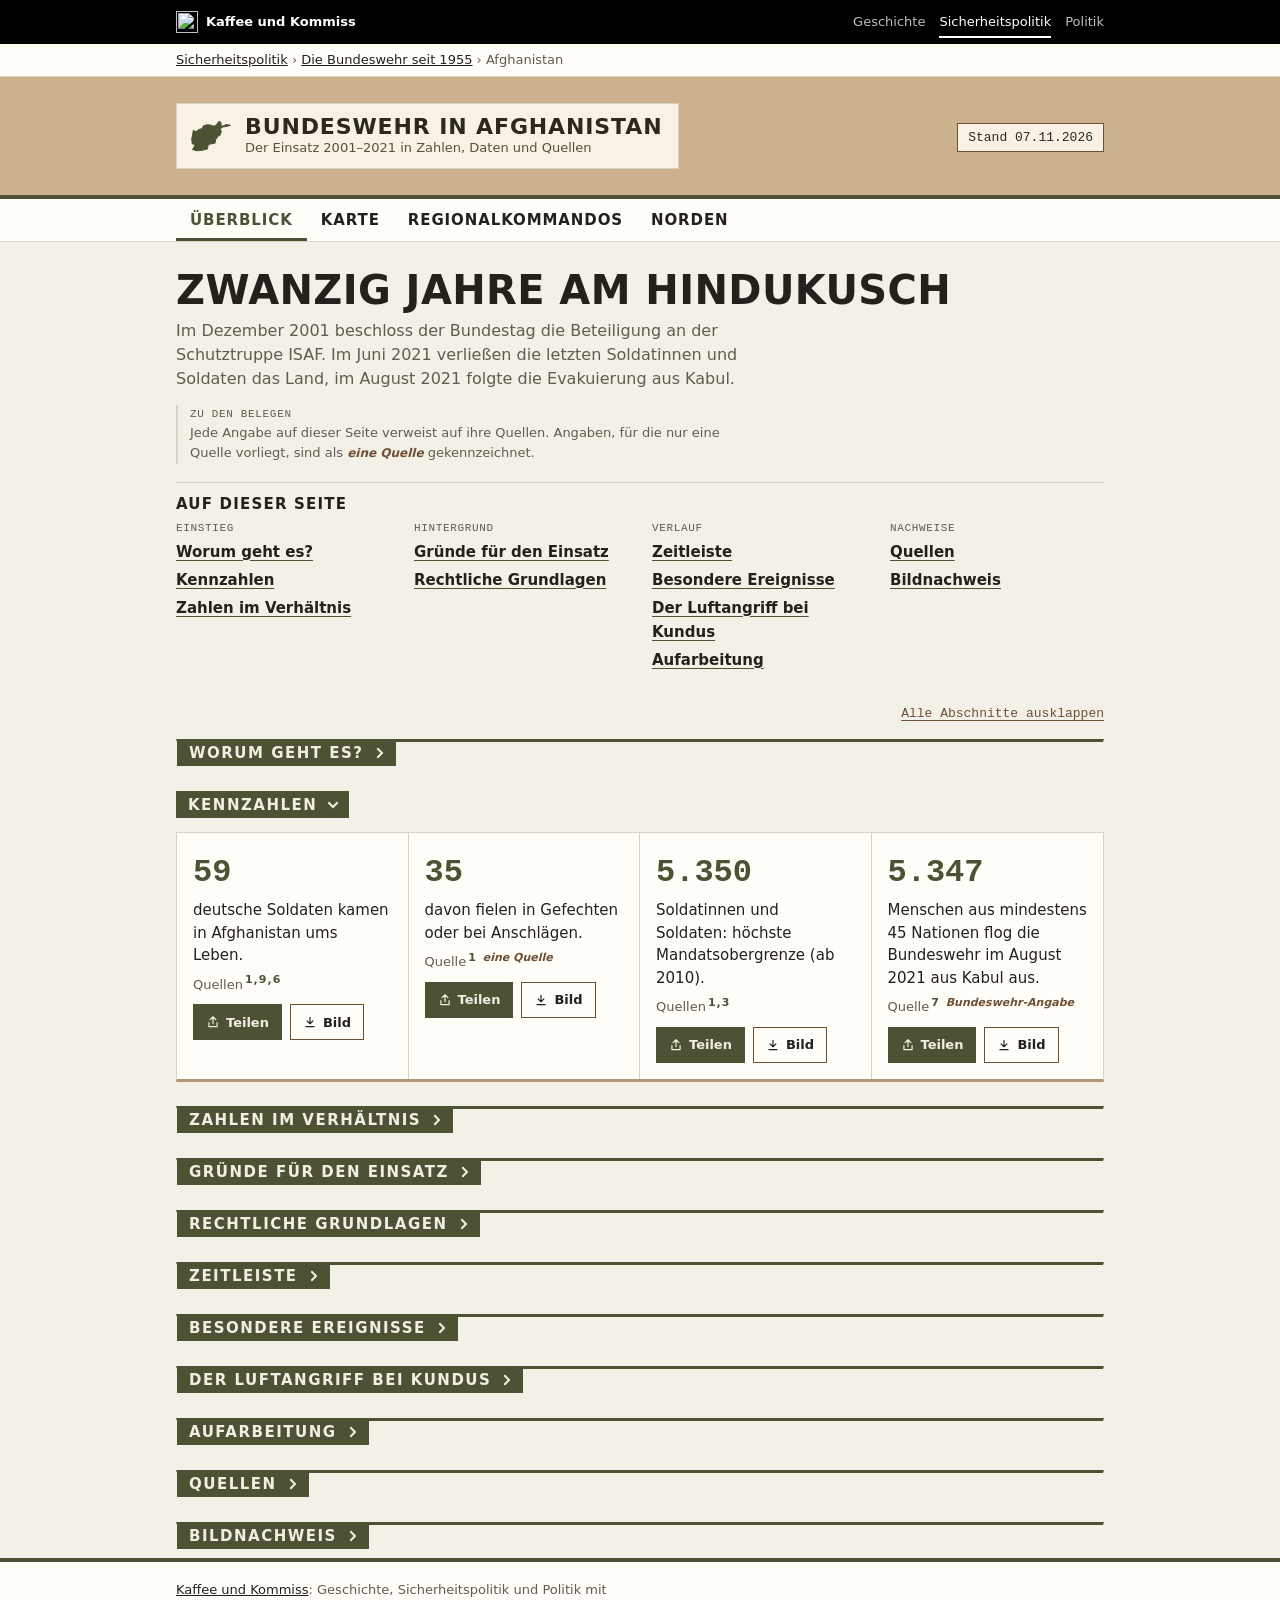
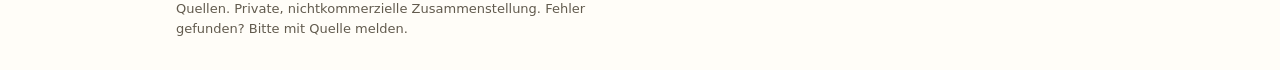
==== commit 2cb76f58: "Schriften von kaffeeundkommiss.github.io statt Google Fonts laden Google-Fonts-Links und preconnect " ====
--- a/index.html
+++ b/index.html
@@ -20,9 +20,7 @@
 <link rel="icon" href="favicon.svg" type="image/svg+xml">
 <link rel="icon" href="favicon-32.png" type="image/png" sizes="32x32">
 <link rel="apple-touch-icon" href="apple-touch-icon.png">
-<link rel="preconnect" href="https://fonts.googleapis.com">
-<link rel="preconnect" href="https://fonts.gstatic.com" crossorigin>
-<link rel="stylesheet" href="https://fonts.googleapis.com/css2?family=Barlow+Condensed:wght@500;600;700&family=IBM+Plex+Sans:wght@400;500;600;700&family=IBM+Plex+Mono:wght@400;500;600&display=swap">
+<link rel="stylesheet" href="https://kaffeeundkommiss.github.io/schriften/schriften.css">
 <link rel="stylesheet" href="basis.css">
 <link rel="stylesheet" href="style.css">
 <script src="seite.js" defer></script>
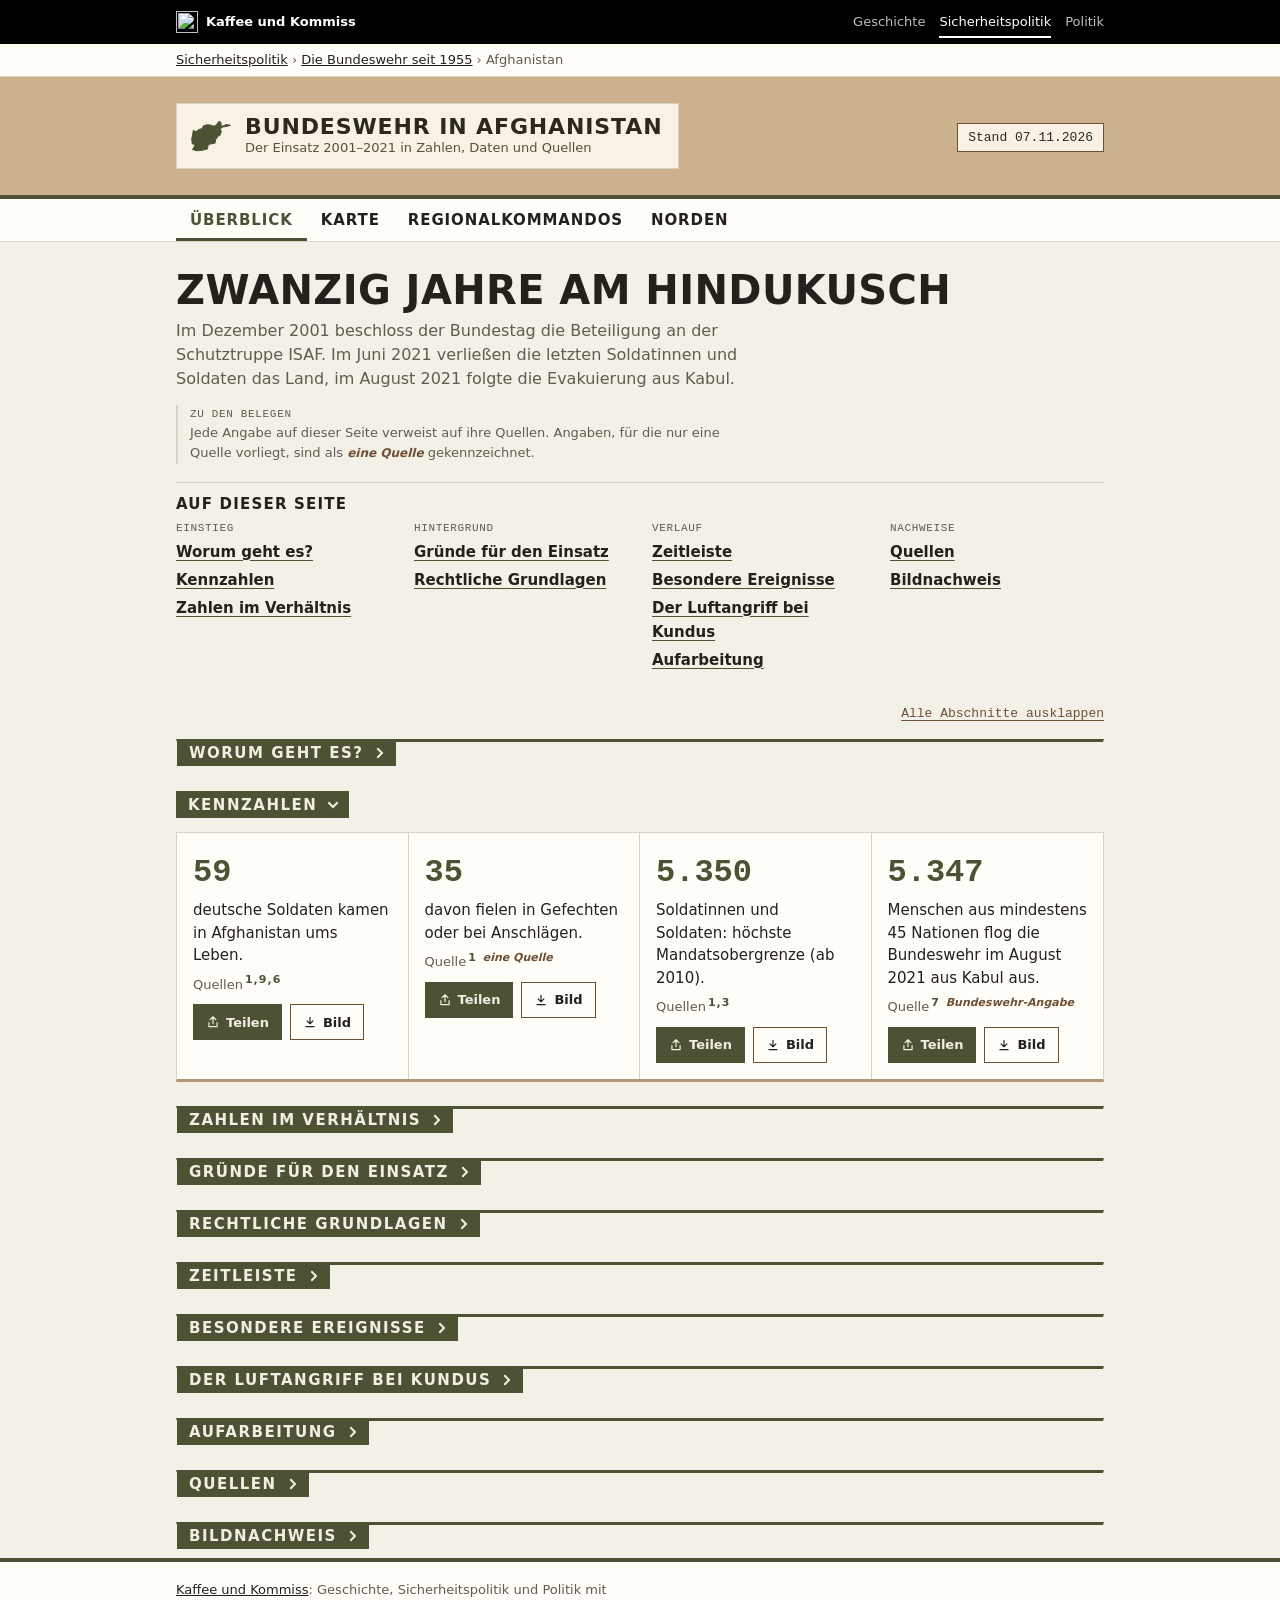
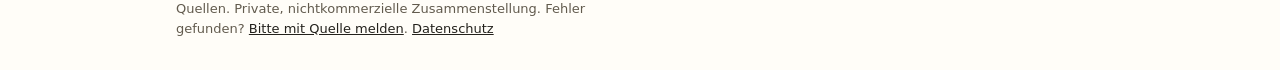
==== commit c1ad6c1a: "Fußzeile: Meldeweg und Datenschutz verlinken „Bitte mit Quelle melden“ verweist auf https://kaffeeun" ====
--- a/index.html
+++ b/index.html
@@ -367,7 +367,7 @@
 </main>
 
 <footer class="kk-fuss"><div class="kk-in">
-  <p><a href="https://kaffeeundkommiss.github.io/">Kaffee und Kommiss</a>: Geschichte, Sicherheitspolitik und Politik mit Quellen. Private, nichtkommerzielle Zusammenstellung. Fehler gefunden? Bitte mit Quelle melden.</p>
+  <p><a href="https://kaffeeundkommiss.github.io/">Kaffee und Kommiss</a>: Geschichte, Sicherheitspolitik und Politik mit Quellen. Private, nichtkommerzielle Zusammenstellung. Fehler gefunden? <a href="https://kaffeeundkommiss.github.io/kontakt/">Bitte mit Quelle melden</a>. <a href="https://kaffeeundkommiss.github.io/kontakt/#datenschutz">Datenschutz</a></p>
 </div></footer>
 </body>
 </html>
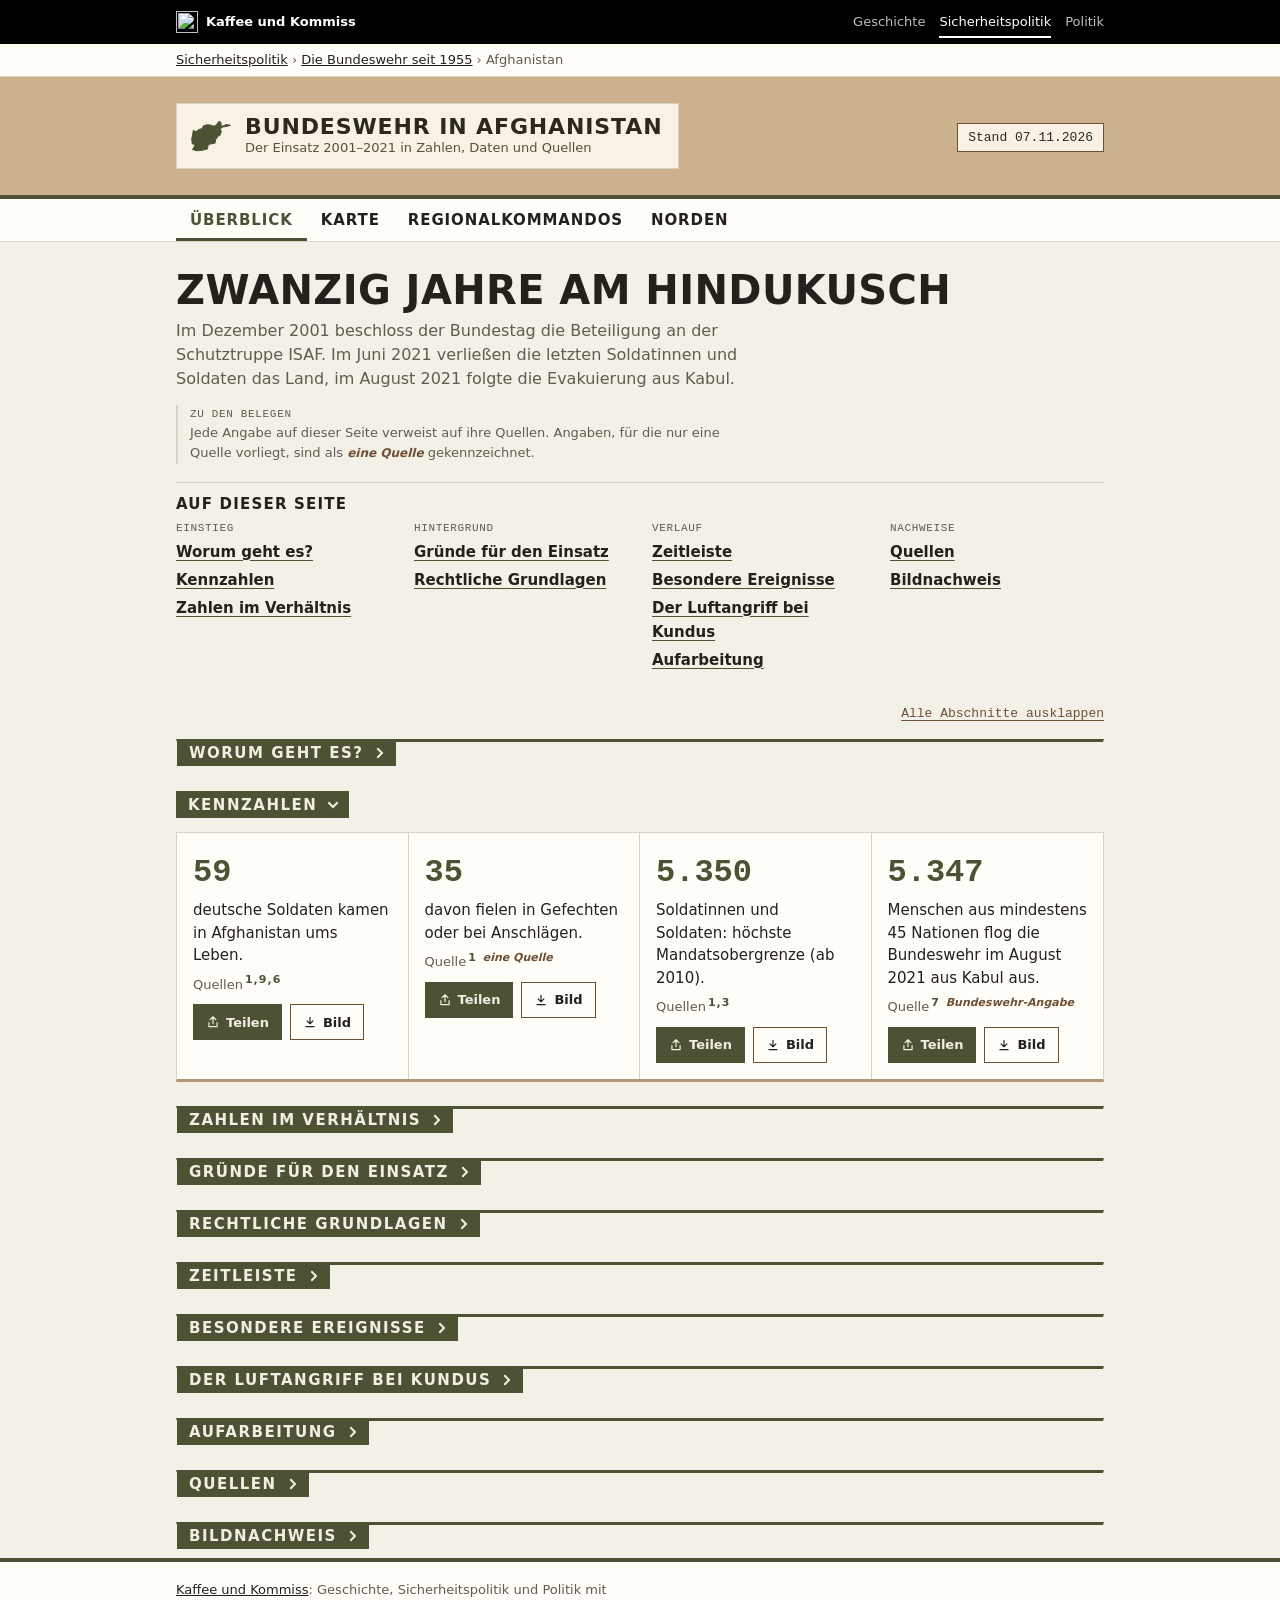
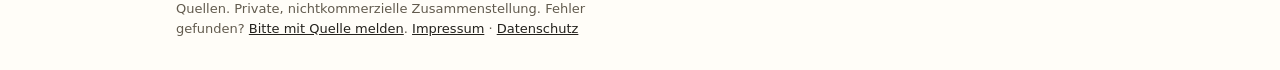
==== commit ea77eae2: "Fußzeile: Link Impressum ergänzen Co-Authored-By: Claude Opus 5.5 <noreply@anthropic.com> Claude-Ses" ====
--- a/index.html
+++ b/index.html
@@ -367,7 +367,7 @@
 </main>
 
 <footer class="kk-fuss"><div class="kk-in">
-  <p><a href="https://kaffeeundkommiss.github.io/">Kaffee und Kommiss</a>: Geschichte, Sicherheitspolitik und Politik mit Quellen. Private, nichtkommerzielle Zusammenstellung. Fehler gefunden? <a href="https://kaffeeundkommiss.github.io/kontakt/">Bitte mit Quelle melden</a>. <a href="https://kaffeeundkommiss.github.io/kontakt/#datenschutz">Datenschutz</a></p>
+  <p><a href="https://kaffeeundkommiss.github.io/">Kaffee und Kommiss</a>: Geschichte, Sicherheitspolitik und Politik mit Quellen. Private, nichtkommerzielle Zusammenstellung. Fehler gefunden? <a href="https://kaffeeundkommiss.github.io/kontakt/">Bitte mit Quelle melden</a>. <a href="https://kaffeeundkommiss.github.io/kontakt/#impressum">Impressum</a> · <a href="https://kaffeeundkommiss.github.io/kontakt/#datenschutz">Datenschutz</a></p>
 </div></footer>
 </body>
 </html>
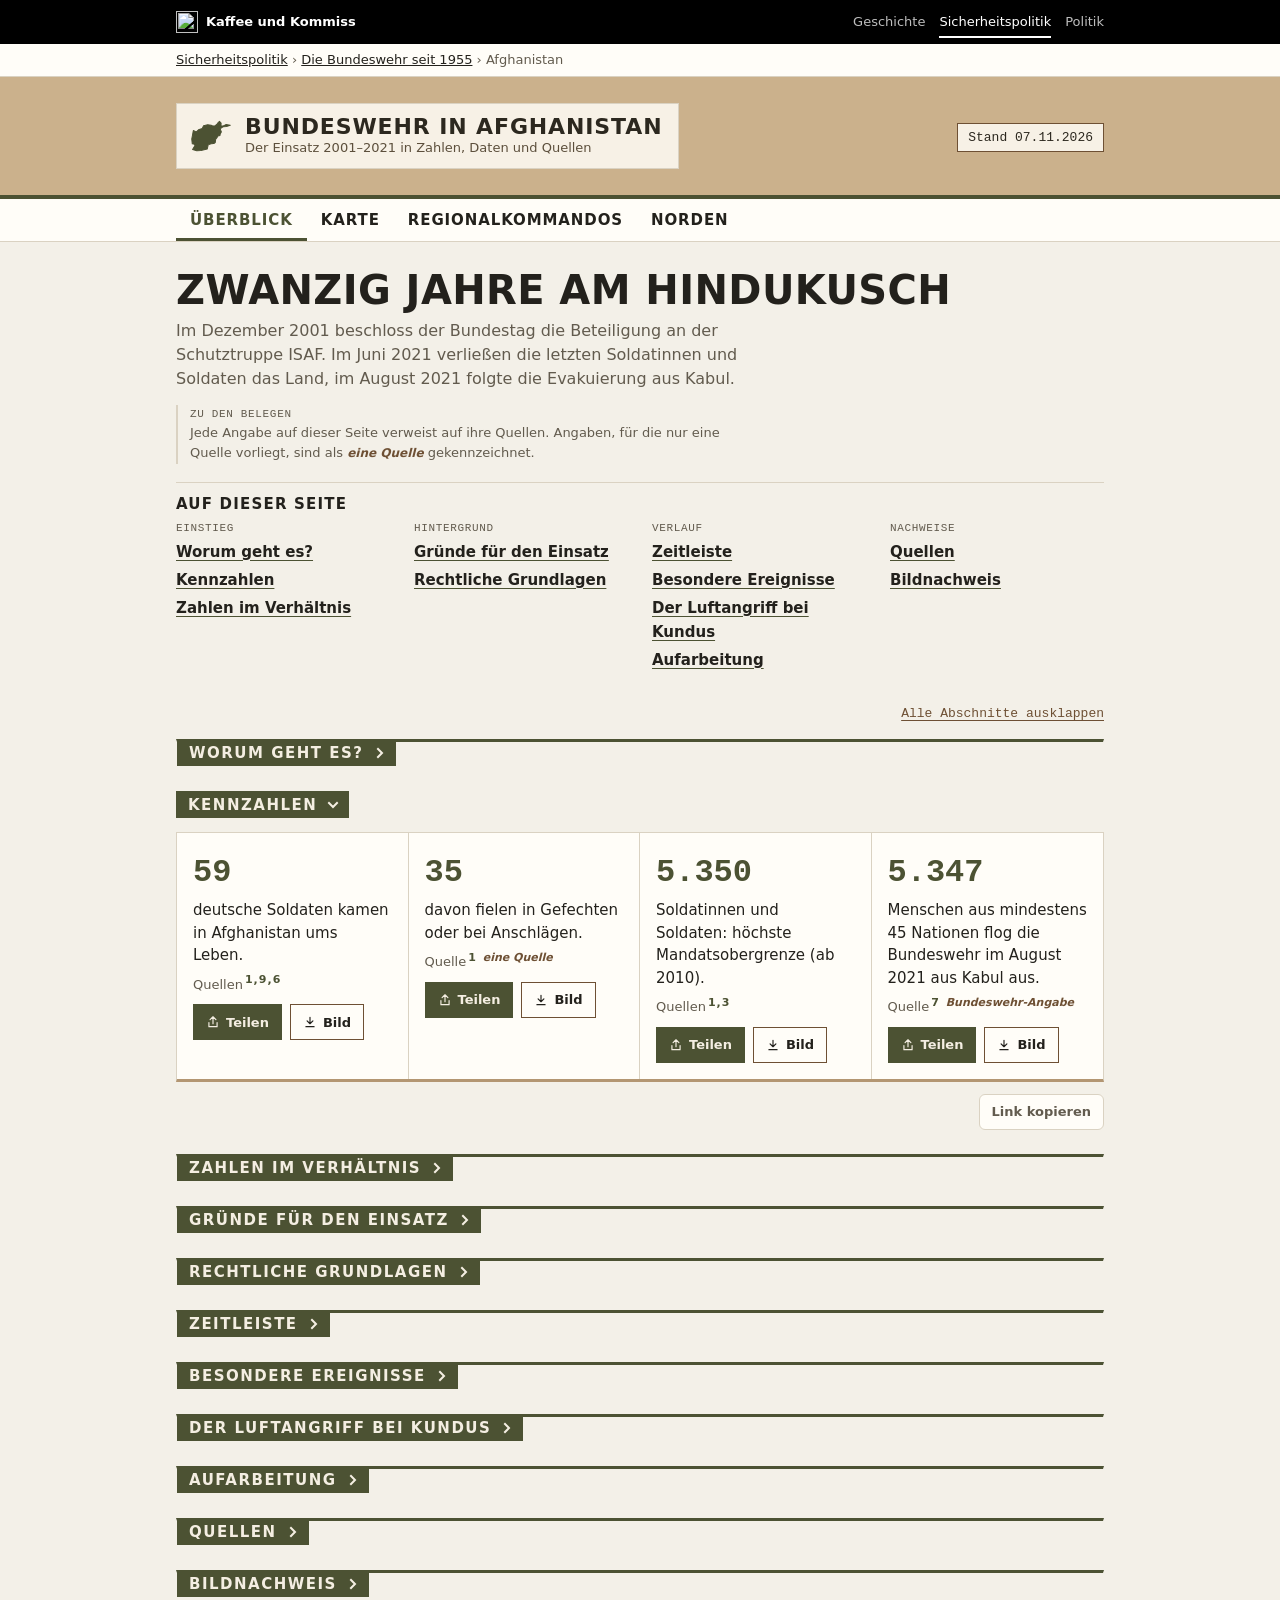
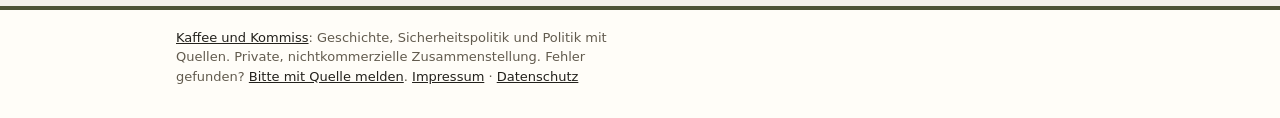
==== commit c5e48829: "Link teilen: „Link kopieren“ je Abschnitt wie in den Parteimonitoren Neues Skript link-teilen.js set" ====
--- a/index.html
+++ b/index.html
@@ -369,5 +369,6 @@
 <footer class="kk-fuss"><div class="kk-in">
   <p><a href="https://kaffeeundkommiss.github.io/">Kaffee und Kommiss</a>: Geschichte, Sicherheitspolitik und Politik mit Quellen. Private, nichtkommerzielle Zusammenstellung. Fehler gefunden? <a href="https://kaffeeundkommiss.github.io/kontakt/">Bitte mit Quelle melden</a>. <a href="https://kaffeeundkommiss.github.io/kontakt/#impressum">Impressum</a> · <a href="https://kaffeeundkommiss.github.io/kontakt/#datenschutz">Datenschutz</a></p>
 </div></footer>
+<script src="link-teilen.js?v=1" defer></script>
 </body>
 </html>
